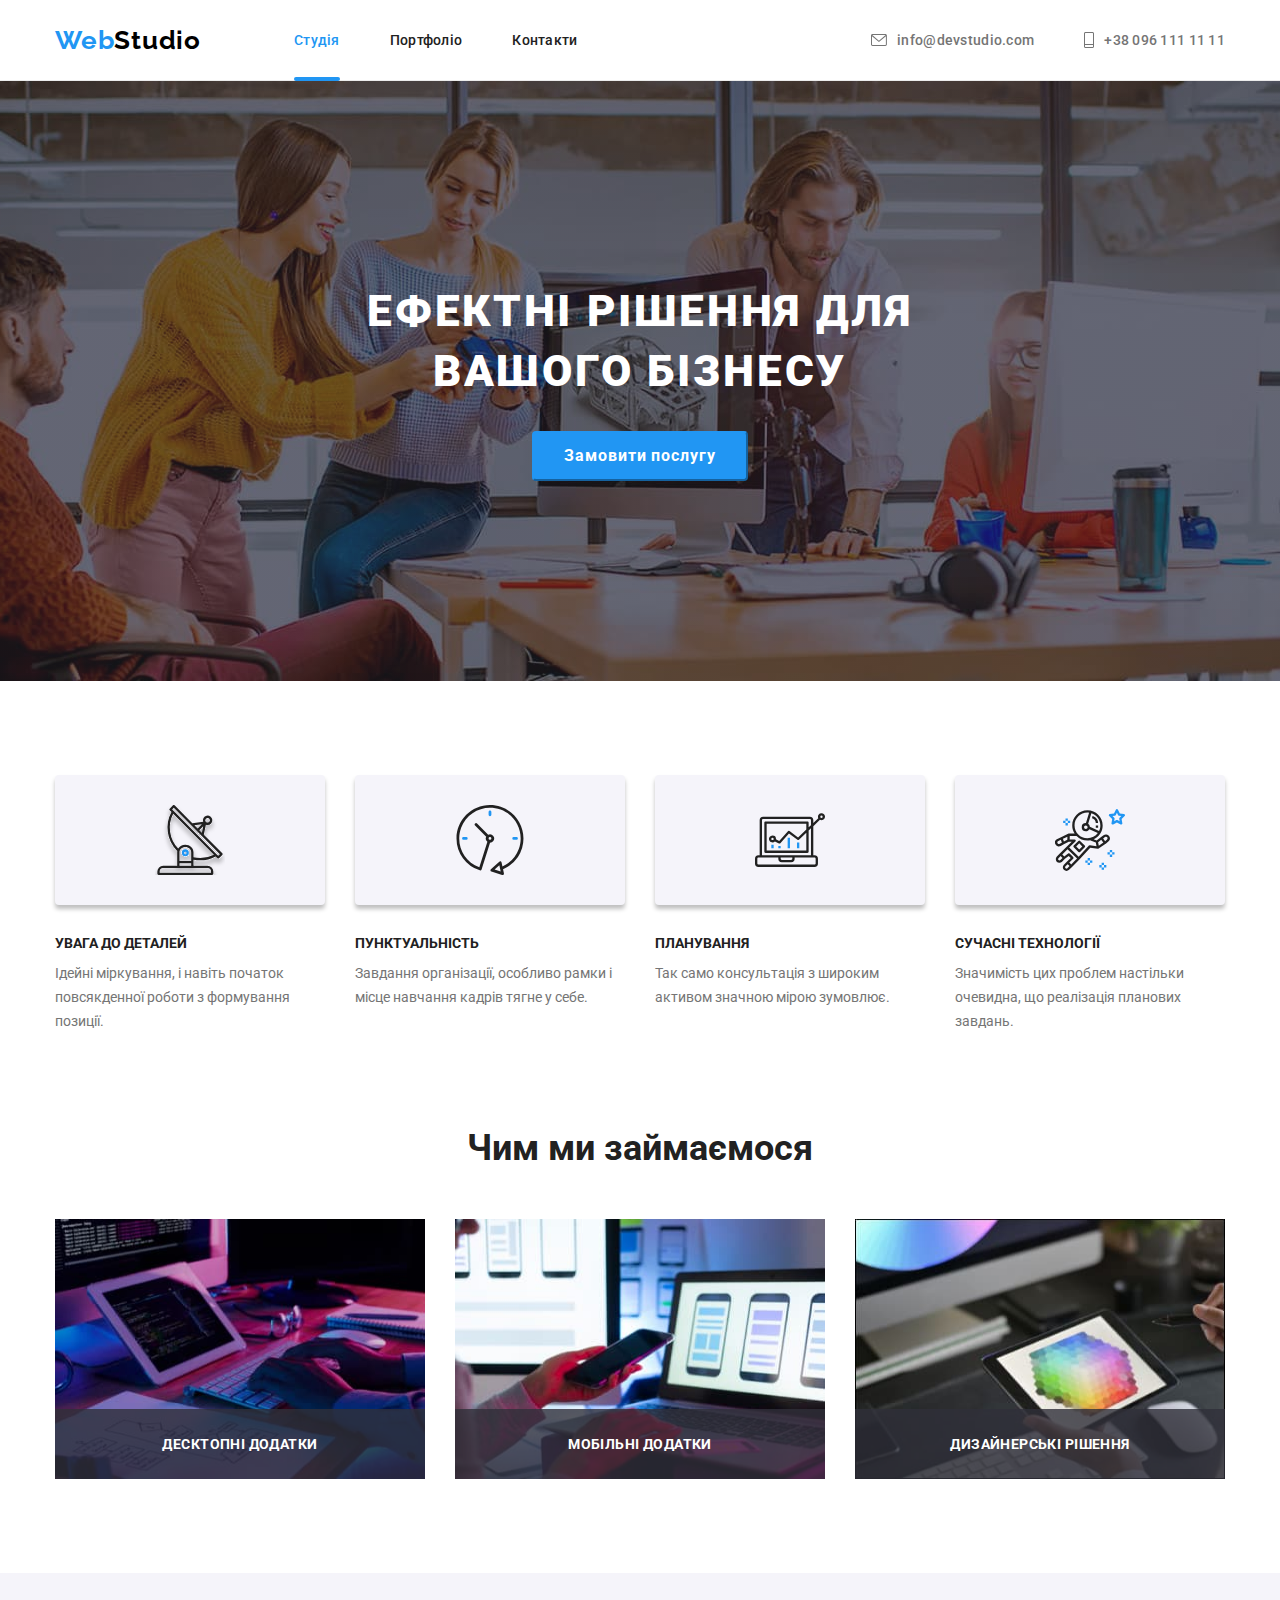
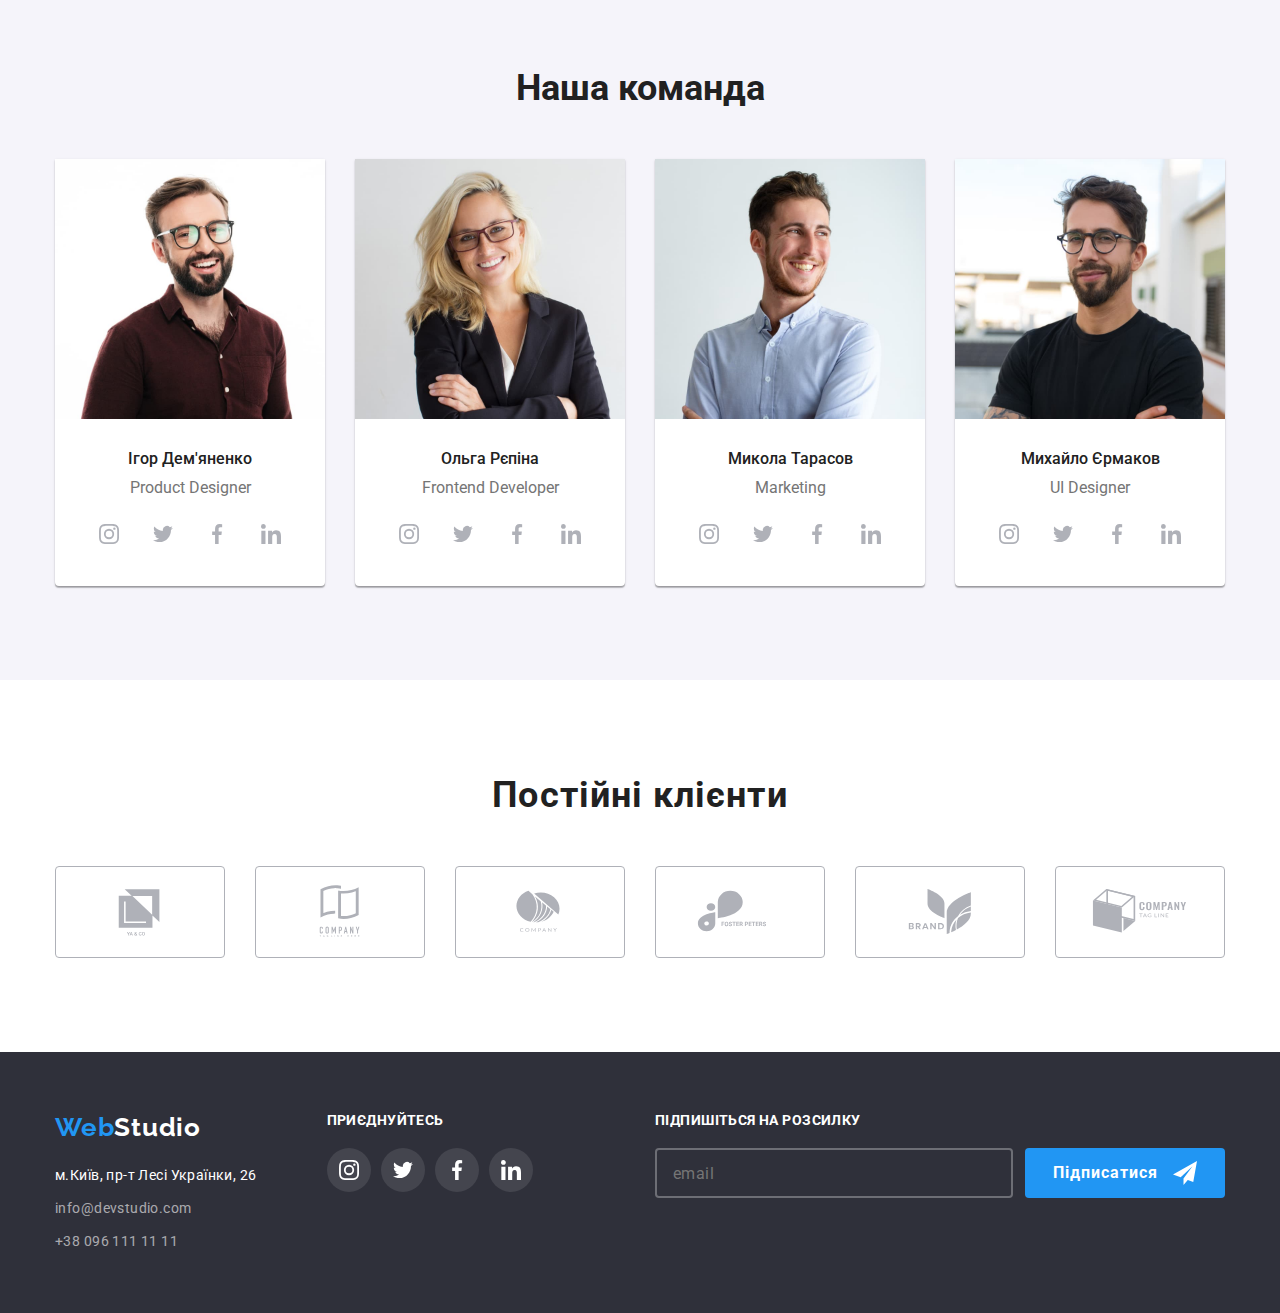
==== index.html @ 6671d9d4 "HM7" ====
<!DOCTYPE html>
<html lang="uk">

<head>
    <meta charset="UTF-8">
    <meta http-equiv="X-UA-Compatible" content="IE=edge">
    <meta name="viewport" content="width=device-width, initial-scale=1.0">
    <title>Home Work 6</title>
    <link
        href="https://fonts.googleapis.com/css2?family=Raleway:wght@700&family=Roboto:wght@400;500;700;900&display=swap"
        rel="stylesheet">
    <link rel="stylesheet"
        href="https://cdnjs.cloudflare.com/ajax/libs/modern-normalize/1.0.0/modern-normalize.min.css">
    <link rel="stylesheet" href="./css/styles.css" />
</head>

<body>
    <!--Header-->
    <header class="header">
        <div class="container header-container">
            <nav class="header-nav">
                <a class="link-logo link" href="./index.html" title="Посилання на початкову сторінку"><span
                        class="logo-web">Web</span>Studio</a>
                <ul class="header-list list">
                    <li class="header-list-text">
                        <a class="link current" href="./index.html" title="Посилання на сторінку: Студія">Студія</a>
                    </li>
                    <li class="header-list-text">
                        <a class="link" href="./portfolio.html" title="Посилання на сторінку: Портфоліо">Портфоліо</a>
                    </li>
                    <li class="header-list-text"> <a class="link" href="#"
                            title="Посилання на сторінку: Контакти">Контакти</a> </li>
                </ul>
            </nav>
            <ul class="header-contact list">
                <li class="header-contact-text">
                    <a class="contact-mail link" href="mailto:info@devstudio.com"
                        title="Посилання на електронну скриньку">
                        <svg class="header-icon" width="16" height="32">
                            <use href="./images/icons.svg#icon-envelope"> </use>
                        </svg>
                        info@devstudio.com
                    </a>
                </li>
                <li class="header-contact-text">
                    <a class="contact-tel link" href="tel:+380961111111" title="За телефонувати">
                        <svg class="header-icon" width="10" height="16">
                            <use href="./images/icons.svg#icon-vector"> </use>
                        </svg>
                        +38 096 111 11 11
                    </a>
                </li>
            </ul>

        </div>
    </header>
    <main>
        <!-- Hero-->
        <section class="hero hero-background">
            <div class="hero-container container">
                <h1 class="hero-title">Ефектні рішення для <br> вашого бізнесу</h1>
                <button class="btn" type="button" data-modal-open>Замовити послугу</button>
                <div class="backdrop is-hidden" data-modal>
                    <div class="modal">
                        <button type="button" class="button-modal-close" data-modal-close>
                            <svg class="button-modal-svg" width="14" height="14">
                                <use href="./images/icons.svg#icon-close"> </use>
                            </svg>
                        </button>
                        <h2 class="modal-title">Залиште свої дані, ми вам передзвонимо</h2>
                        <form class="modal-form js-speaker-form" name="signup_form" autocomplete="on" novalidate>

                            <label class="input-field">
                                <span class="input-name">Ім'я</span>
                                <input class="input-text" type="text" name="username" autofocus placeholder=" " />
                                <span class="input-icon">
                                    <svg width="18" height="18">
                                        <use href="./images/icons.svg#icon-person"> </use>
                                </span>
                            </label>

                            <label class="input-field">
                                <span class="input-name"> Телефон </span>
                                <input class="input-text" type="tel" name="phone-number" placeholder=" " />

                                <span class="input-icon">
                                    <svg width="18" height="18">
                                        <use href="./images/icons.svg#icon-phone"> </use>
                                </span>
                            </label>

                            <label class="input-field">
                                <span class="input-name">Пошта</span>
                                <input class="input-text" type="email" name="email" placeholder=" " />
                                <span class="input-icon">
                                    <svg width="18" height="18">
                                        <use href="./images/icons.svg#icon-email"> </use>
                                </span>
                            </label>

                            <label class="input-field">
                                <span class="input-name">Коментар</span>
                                <textarea class="input-feetback" name="feedback" placeholder="Введіть текст"></textarea>
                            </label>

                            <div>
                                <label class="input-field">
                                    <input class="checkbox" type="checkbox" name="License" value="License" id="License">
                                    <span class="checkbox-icon"></span>
                                    <span class="checkbox-text">Погоджуюся з розсилкою та приймаю <a
                                            class="checkbox-link link" href="">Умови договору</a> </span>

                                </label>
                            </div>

                            <button class="button-submit" type="submit">Submit</button>
                        </form>
                    </div>
                </div>
            </div>
        </section>
        <!-- Our rules for success-->
        <section class="rules">
            <div class="container rules-container">
                <h2 class="rules-title visually-hidden">Наші правила успіху</h2>
                <ul class="rules-list list">
                    <li class="rules-list-text">
                        <h3 class="rules-list-title">УВАГА ДО ДЕТАЛЕЙ</h3>
                        <p class="rules-list-item">Ідейні міркування, і навіть початок повсякденної роботи з формування
                            позиції.</p>
                    </li>
                    <li class="rules-list-text">
                        <h3 class="rules-list-title">ПУНКТУАЛЬНІСТЬ</h3>
                        <p class="rules-list-item">Завдання організації, особливо рамки і місце навчання кадрів тягне у
                            себе.</p>

                    <li class="rules-list-text">
                        <h3 class="rules-list-title">ПЛАНУВАННЯ</h3>
                        <p class="rules-list-item">Так само консультація з широким активом значною мірою зумовлює.</p>
                    </li>
                    <li class="rules-list-text">
                        <h3 class="rules-list-title">СУЧАСНІ ТЕХНОЛОГІЇ</h3>
                        <p class="rules-list-item">Значимість цих проблем настільки очевидна, що реалізація планових
                            завдань.</p>
                    </li>
                </ul>
            </div>
        </section>
        <!-- Development -->
        <section class="development">
            <div class="development-container container">
                <h2 class="development-title">Чим ми займаємося</h2>
                <ul class="development-list list">
                    <li class="development-list-text">
                        <img width="370" height="260" src="./images/box-1.jpg" alt="Розробка сайту">
                        <h3 class="development-list-title">Десктопні додатки</h3>
                    </li>
                    <li class="development-list-text">
                        <img width="370" height="260" src="./images/box-2.jpg" alt="Дизайн сайту">
                        <h3 class="development-list-title">Мобільні додатки</h3>
                    </li>
                    <li class="development-list-text">
                        <img width="370" height="260" src="./images/box-3.jpg" alt="Оформлення сайту">
                        <h3 class="development-list-title">Дизайнерські рішення</h3>
                    </li>
                </ul>
            </div>
        </section>
        <!--Our Team-->
        <section class="team">
            <div class="team-container container">
                <h2 class="team-title">Наша команда</h2>
                <ul class="team-list list">
                    <li class="team-list-item">
                        <img width="270" src="./images/team-1-igor_demyanenko.jpg" alt="Ігор Дем'яненко">
                        <div class="team-profession">
                            <h3 class="team-list-title">Ігор Дем'яненко</h3>
                            <p class="team-list-text" lang="en">Product Designer</p>
                            <ul class="team-soc-list list">
                                <li class="team-soc-text">
                                    <a class="team-soc-link link" href="#">
                                        <svg class="team-soc-icon" width="20" height="20">
                                            <use href="./images/icons.svg#icon-instagram"> </use>
                                        </svg>
                                    </a>
                                </li>
                                <li class="team-soc-text">
                                    <a class="team-soc-link link" href="#">
                                        <svg class="team-soc-icon" width="20" height="20">
                                            <use href="./images/icons.svg#icon-twitter" widht="20"> </use>
                                        </svg>
                                    </a>
                                </li>
                                <li class="team-soc-text">
                                    <a class="team-soc-link link" href="">
                                        <svg class="team-soc-icon" width="20" height="20">
                                            <use href="./images/icons.svg#icon-facebook"> </use>
                                        </svg>
                                    </a>
                                </li>
                                <li class="team-soc-text">
                                    <a class="team-soc-link link" href="">
                                        <svg class="team-soc-icon" width="20" height="20">
                                            <use href="./images/icons.svg#icon-linkedin"> </use>
                                        </svg>
                                    </a>
                                </li>
                            </ul>
                        </div>
                    </li>
                    <li class="team-list-item">
                        <img width="270" src="./images/team-2-olga_repina.jpg" alt="Ольга Рєпіна">
                        <div class="team-profession">
                            <h3 class="team-list-title">Ольга Рєпіна</h3>
                            <p class="team-list-text" lang="en">Frontend Developer</p>
                            <ul class="team-soc-list list">
                                <li class="team-soc-text">
                                    <a class="team-soc-link link" href="#">
                                        <svg class="team-soc-icon" width="20" height="20">
                                            <use href="./images/icons.svg#icon-instagram"> </use>
                                        </svg>
                                    </a>
                                </li>
                                <li class="team-soc-text">
                                    <a class="team-soc-link link" href="#">
                                        <svg class="team-soc-icon" width="20" height="20">
                                            <use href="./images/icons.svg#icon-twitter" widht="20"> </use>
                                        </svg>
                                    </a>
                                </li>
                                <li class="team-soc-text">
                                    <a class="team-soc-link link" href="">
                                        <svg class="team-soc-icon" width="20" height="20">
                                            <use href="./images/icons.svg#icon-facebook"> </use>
                                        </svg>
                                    </a>
                                </li>
                                <li class="team-soc-text">
                                    <a class="team-soc-link link" href="">
                                        <svg class="team-soc-icon" width="20" height="20">
                                            <use href="./images/icons.svg#icon-linkedin"> </use>
                                        </svg>
                                    </a>
                                </li>
                            </ul>
                        </div>
                    </li>
                    <li class="team-list-item">
                        <img width="270" src="./images/team-3-mykola_tarasov.jpg" alt="Микола Тарасов">
                        <div class="team-profession">
                            <h3 class="team-list-title">Микола Тарасов</h3>
                            <p class="team-list-text" lang="en">Marketing</p>
                            <ul class="team-soc-list list">
                                <li class="team-soc-text">
                                    <a class="team-soc-link link" href="#">
                                        <svg class="team-soc-icon" width="20" height="20">
                                            <use href="./images/icons.svg#icon-instagram"> </use>
                                        </svg>
                                    </a>
                                </li>
                                <li class="team-soc-text">
                                    <a class="team-soc-link link" href="#">
                                        <svg class="team-soc-icon" width="20" height="20">
                                            <use href="./images/icons.svg#icon-twitter" widht="20"> </use>
                                        </svg>
                                    </a>
                                </li>
                                <li class="team-soc-text">
                                    <a class="team-soc-link link" href="">
                                        <svg class="team-soc-icon" width="20" height="20">
                                            <use href="./images/icons.svg#icon-facebook"> </use>
                                        </svg>
                                    </a>
                                </li>
                                <li class="team-soc-text">
                                    <a class="team-soc-link link" href="">
                                        <svg class="team-soc-icon" width="20" height="20">
                                            <use href="./images/icons.svg#icon-linkedin"> </use>
                                        </svg>
                                    </a>
                                </li>
                            </ul>
                        </div>
                    </li>
                    <li class="team-list-item">
                        <img width="270" src="./images/team-4-myschajlo_jermakov.jpg" alt="Михайло Єрмаков">
                        <div class="team-profession">
                            <h3 class="team-list-title">Михайло Єрмаков</h3>
                            <p class="team-list-text" lang="en">UI Designer</p>
                            <ul class="team-soc-list list">
                                <li class="team-soc-text">
                                    <a class="team-soc-link link" href="#">
                                        <svg class="team-soc-icon" width="20" height="20">
                                            <use href="./images/icons.svg#icon-instagram"> </use>
                                        </svg>
                                    </a>
                                </li>
                                <li class="team-soc-text">
                                    <a class="team-soc-link link" href="#">
                                        <svg class="team-soc-icon" width="20" height="20">
                                            <use href="./images/icons.svg#icon-twitter" widht="20"> </use>
                                        </svg>
                                    </a>
                                </li>
                                <li class="team-soc-text">
                                    <a class="team-soc-link link" href="">
                                        <svg class="team-soc-icon" width="20" height="20">
                                            <use href="./images/icons.svg#icon-facebook"> </use>
                                        </svg>
                                    </a>
                                </li>
                                <li class="team-soc-text">
                                    <a class="team-soc-link link" href="">
                                        <svg class="team-soc-icon" width="20" height="20">
                                            <use href="./images/icons.svg#icon-linkedin"> </use>
                                        </svg>
                                    </a>
                                </li>
                            </ul>
                    </li>
            </div>
            </ul>
            </div>
        </section>
        <!-- Section Customers -->
        <section class="customers">
            <div class="customers-container container">
                <h2 class="customers-title">Постійні клієнти</h2>
                <ul class="customers-list list">
                    <li class="customers-list-item">
                        <a class="customers-list-link" href="">
                            <svg class="customers-link-text" width="106px" height="60px">
                                <use href="./images/icons.svg#icon-logo-1">
                                </use>
                            </svg>
                        </a>
                    </li>
                    <li class="customers-list-item">
                        <a class="customers-list-link" href="#">
                            <svg class="customers-link-text" width="106px" height="60px">
                                <use href="./images/icons.svg#icon-logo-2">
                                </use>
                            </svg>
                        </a>
                    </li>
                    <li class="customers-list-item">
                        <a class="customers-list-link" href="#">
                            <svg class="customers-link-text" width="106px" height="60px">
                                <use href="./images/icons.svg#icon-logo-3">
                                </use>
                            </svg>
                        </a>
                    </li>
                    <li class="customers-list-item">
                        <a class="customers-list-link" href="#">
                            <svg class="customers-link-text" width="106px" height="60px">
                                <use href="./images/icons.svg#icon-logo-4">
                                </use>
                            </svg>
                        </a>
                    </li>
                    <li class="customers-list-item">
                        <a class="customers-list-link" href="#">
                            <svg class="customers-link-text" width="106px" height="60px">
                                <use href="./images/icons.svg#icon-logo-5">
                                </use>
                            </svg>
                        </a>
                    </li>
                    <li class="customers-list-item">
                        <a class="customers-list-link" href="#">
                            <svg class="customers-link-text" width="106px" height="60px">
                                <use href="./images/icons.svg#icon-logo-6">
                                </use>
                            </svg>
                        </a>
                    </li>
                </ul>
            </div>
        </section>
    </main>
    <!-- Footer -->
    <footer class="footer">
        <div class="footer-container container">
            <div>
                <a class="link-logo link" href="./index.html" title="Посилання на початкову сторінку"><span
                        class="logo-web">Web</span>Studio</a>
                <address class="footer-address">
                    <ul class="footer-list list">
                        <li> <a class="footer-item link" href="https://goo.gl/maps/MokrkqMKt1EXJKq38" target="_blank"
                                rel="noopener noreferrer" title="Google Maps"> м.Київ,
                                пр-т Лесі Українки, 26 </a> </li>
                        <li><a class="footer-item link" href="mailto:info@devstudio.com"
                                title="Посилання на електронну скриньку">info@devstudio.com</a></li>
                        <li><a class="footer-item link" href="tel:+380961111111" title="За телефонувати">+38 096 111 11
                                11</a>
                        </li>
                    </ul>
                </address>
            </div>

            <div class="footer-soc">
                <h2 class="footer-soc-title">Приєднуйтесь</h2>
                <ul class="footer-soc-list list">
                    <li class="footer-soc-text">
                        <a class="footer-soc-link link" href="#">
                            <svg class="footer-soc-icon" width="20" height="20">
                                <use href="./images/icons.svg#icon-instagram"> </use>
                            </svg>
                        </a>
                    </li>
                    <li class="footer-soc-text">
                        <a class="footer-soc-link link" href="#">
                            <svg class="footer-soc-icon" width="20" height="20">
                                <use href="./images/icons.svg#icon-twitter" widht="20"> </use>
                            </svg>
                        </a>
                    </li>
                    <li class="footer-soc-text">
                        <a class="footer-soc-link link" href="">
                            <svg class="footer-soc-icon" width="20" height="20">
                                <use href="./images/icons.svg#icon-facebook"> </use>
                            </svg>
                        </a>
                    </li>
                    <li class="footer-soc-text">
                        <a class="footer-soc-link link" href="">
                            <svg class="footer-soc-icon" width="20" height="20">
                                <use href="./images/icons.svg#icon-linkedin"> </use>
                            </svg>
                        </a>
                    </li>
                </ul>
            </div>
            <div class="subscribe">
                <h2 class="subscribe-title">Підпишіться на розсилку</h2>

                <div class="subscribe-input-field">
                    <!-- <span class="input-name">Пошта</span> -->
                    <input class="subscribe-input-text" type="email" name="email" placeholder="email" />
                    <div class="qwert">
                        <button class="footer-btn" type="submit">Підписатися <svg class="subscribe-icon" width="24"
                                height="24">
                                <use href="./images/icons.svg#icon-icon-send-1"> </use></button>
                        <!-- <svg class="subscribe-icon" width="24" height="24">
                            <use href="./images/icons.svg#icon-icon-send-1"> </use> -->
                    </div>
                </div>
            </div>

        </div>
    </footer>
    <script>
        (() => {
            document
                .querySelector('.js-speaker-form')
                .addEventListener('submit', e => {
                    e.preventDefault();

                    new FormData(e.currentTarget).forEach((value, name) =>
                        console.log(`${name}: ${value}`),
                    );

                    e.currentTarget.reset();
                });
        })();
    </script>
    <script src="./js/modal.js"></script>
</body>

</html>
---- css/styles.css ----
/*  
logo                  #000000
logo                  #2196F3
active page           #2196F3
nav text              #212121
h1                    #ffffff
h2,h3                 #212121
P                     #757575

background:
nav                   #FFFFFF
header                #2F303A 
Our rules for succes  #F5F5F5
Development           #F5F5F5
Our Team              #F5F4FA

footer                #2F303A
portfolio             #F5F5F5

*/
:root {
  /* General colors */
  --general-black: #000000;
  --general-wight: #ffffff;
  /* Text color */
  --primary-text-color: #212121;
  --secondary-text-color: #757575;
  --accent-color: #2196f3;
  /* Background color */
  --background-color: #f5f5f5;
  --hero-background: #c4c4c4;
  --section-bgr: #f5f4fa;
  --hero-bgr-color: #2f303a;
  --btn-background: #f5f4fa;
  --btn-hover-color: #188ce8;
  --frame-color: #eeeeee;
  --secondary-frame-color: #ececec;
  --svg-gray: #afb1b8;
}

h1,
h2,
h3,
h4,
h5,
h6,
a,
p {
  margin: 0;
}

ul {
  /* list-style: none; */
  margin: 0;
  padding: 0;
}
img {
  display: block;
}

.container {
  width: 1200px;
  padding-left: 15px;
  padding-right: 15px;
  margin: 0 auto;
  /* outline: 2px solid orange; */
}

.visually-hidden {
  position: absolute;
  width: 1px;
  height: 1px;
  margin: -1px;
  border: 0;
  padding: 0;
  white-space: nowrap;
  clip-path: inset(100%);
  clip: rect(0 0 0 0);
  overflow: hidden;
}

body {
  /* background-color: var(--background-color); */
  color: var(--primary-text-color);
  font-family: Roboto, sans-serif;
  font-style: normal;
  font-size: 16px;
  line-height: 1.2;
}
.link {
  text-decoration: none;
  list-style: none;

  transition-property: color, transform;
  transition-duration: 250ms;
  transition-timing-function: cubic-bezier(0.4, 0, 0.2, 1);
}

.link:hover,
.link:focus {
  color: var(--accent-color);
  transform: color;
}

.list {
  list-style: none;
  margin: 0;
  padding: 0;
}

/* Heder */
.header {
  background-color: var(--general-wight);
  border-bottom: 1px solid var(--secondary-frame-color);
}

.header-container {
  display: flex;
  align-items: center;
  height: 80px;
}

.link-logo {
  display: flex;
  align-items: center;
  font-family: "Raleway";
  font-weight: 700;
  font-size: 26px;
  line-height: calc(31 / 26);
  letter-spacing: 0.03em;
}

.header .link-logo {
  color: var(--general-black);
}
.logo-web {
  color: var(--accent-color);
  font-family: "Raleway";
  font-weight: 700;
  font-size: 26px;
  line-height: calc(31 / 26);
}
.link-logo:hover,
.link-logo:focus {
  color: var(--accent-color);
}

.header-nav {
  display: flex;
  margin-right: auto;
  height: 100%;
}
.header-list-text {
}
.header-list-text .current {
  color: var(--accent-color);
  width: 100%;
  height: 100%;
  position: relative;
}
.current::after {
  display: inline-flex;
  content: "";
  width: 100%;
  height: 4px;
  border-radius: 2px;
  bottom: -1px;
  left: 0;
  background-color: #2196f3;
  position: absolute;
}

.header-list {
  display: flex;
  margin-left: 93px;
  gap: 50px;
  font-family: "Roboto";
  font-weight: 500;
  font-size: 14px;
  line-height: calc(16 / 14);
  letter-spacing: 0.02em;
}
.header-list .link {
  display: block;
  padding-top: 32px;
  padding-bottom: 32px;
}
.header-contact {
  display: flex;
  align-items: center;
  gap: 50px;
  font-family: "Roboto";
  font-weight: 500;
  font-size: 14px;
  line-height: calc(16 / 14);
  letter-spacing: 0.02em;
}
.header-list a {
  color: var(--primary-text-color);
}
.header-contact a {
}
.header-contact-text a {
  padding-top: 32px;
  padding-bottom: 32px;
  color: var(--secondary-text-color);
  fill: var(--secondary-text-color);
  transition-property: fill, color, transform;
  transition-duration: 250ms;
  transition-timing-function: cubic-bezier(0.4, 0, 0.2, 1);
}

.header-contact-text .contact-mail:hover,
.header-contact-text .contact-mail:focus,
.header-contact-text .contact-tel:hover,
.header-contact-text .contact-tel:focus {
  color: var(--accent-color);
  fill: var(--accent-color);
  transform: fill, color;
}
.contact-tel {
}
.contact-mail,
.contact-tel {
  display: flex;
  align-items: center;
  margin-right: auto;
}
.header-icon {
  margin-right: 10px;
}
/* ---------------- Main ---------------- */
/* **************** Hero **************** */
.hero {
  padding-top: 200px;
  padding-bottom: 200px;
}
.hero-background {
  max-width: 1600px;
  height: 600px;
  margin-left: auto;
  margin-right: auto;

  background-image: linear-gradient(
      rgba(47, 48, 58, 0.4),
      rgba(47, 48, 58, 0.4)
    ),
    url(../images/hero-image.jpg);
  background-repeat: no-repeat;
  background-position: center;
  background-size: cover;
  background-color: var(--hero-background);
}
.hero-container {
  display: flex;
  flex-direction: column;
  align-items: center;
}
.hero-title {
  margin-bottom: 30px;
  color: var(--general-wight);
  text-transform: uppercase;
  font-weight: 900;
  font-size: 44px;
  line-height: calc(60 / 44);
  text-align: center;
  letter-spacing: 0.06em;

  /* **************** Our rules for success**************** */
}

.rules {
  padding-top: 94px;
  padding-bottom: 94px;
  background-color: var(--general-wight);
}

.rules-container {
}
.rules-title {
}
.rules-list-text {
  display: inline-flex;
  flex-direction: column;
}
.rules-list-text::before {
  margin-bottom: 30px;
  content: "";
  width: 270px;
  height: 130px;
  background-color: var(--section-bgr);
  background-repeat: no-repeat;
  background-position: 50% 50%;
  background-size: 70px 70px;
  border-radius: 4px;
  box-shadow: 0px 4px 4px rgba(0, 0, 0, 0.25);
}
.rules-list-text:nth-child(1)::before {
  background-image: url(../images/antenna.svg);
}
.rules-list-text:nth-child(2)::before {
  background-image: url(../images/clock.svg);
}
.rules-list-text:nth-child(3)::before {
  background-image: url(../images/diagram.svg);
}
.rules-list-text:nth-child(4)::before {
  background-image: url(../images/astronaut.svg);
}

.rules-list {
  display: flex;
  gap: 30px;
}
.rules-list li {
  /* width: 270px; */
}

.rules-list-title {
  margin-bottom: 10px;
  font-weight: 700;
  font-size: 14px;
  line-height: calc(16 / 14);
}
.rules-list-item {
  color: var(--secondary-text-color);
  font-size: 14px;
  line-height: calc(24 / 14);
}
/* ****************Development *****************/
.development {
  /* padding-top: 94px; */
  padding-bottom: 94px;
  background-color: var(--general-wight);
}
.development-container {
}
.development-title {
  font-size: 36px;
  line-height: calc(42 / 36);
  text-align: center;
}

.development-list {
  display: flex;
  justify-content: center;
  gap: 30px;
  margin-top: 50px;
}
.development-list-text {
  display: flex;
  justify-content: center;
  margin: 0 auto;
  position: relative;
}

.development-list-title {
  display: flex;
  justify-content: center;
  align-items: center;
  width: 100%;
  height: 70px;

  font-size: 14px;
  line-height: calc(16 / 14);
  text-align: center;
  letter-spacing: 0.03em;
  text-transform: uppercase;
  color: var(--general-wight);
  background: rgba(47, 48, 58, 0.8);
  position: absolute;
  bottom: 0;
}

/* Our Team */
.team {
  padding-top: 94px;
  padding-bottom: 94px;
  background-color: var(--section-bgr);
}
.team-container {
}

.team-title {
  margin-bottom: 50px;
  font-weight: 700;
  font-size: 36px;
  line-height: calc(42 / 36);
  text-align: center;
}
.team-list {
  display: flex;
  justify-content: center;
  gap: 30px;
  /* padding-top: 50px;
  padding-bottom: 94px; */
  text-align: center;
}
.team-list-item {
  background-color: var(--general-wight);
  box-shadow: 0px 1px 3px rgba(0, 0, 0, 0.12), 0px 1px 1px rgba(0, 0, 0, 0.14),
    0px 2px 1px rgba(0, 0, 0, 0.2);
  border-radius: 0px 0px 4px 4px;
}

.team-list-item img {
  display: block;
}
.team-list-title {
  font-weight: 500;
  font-size: 16px;
  line-height: calc(19 / 16);
}
.team .team-list-text {
  margin-top: 10px;
  color: var(--secondary-text-color);
  font-size: 16px;
  line-height: calc(19 / 16);
}
.team-profession {
  padding-top: 30px;
  padding-bottom: 30px;
}
/* _________________Team soc_______________ */
.team-soc-list {
  margin-top: 15px;
  display: flex;
  justify-content: center;
  gap: 10px;
}
.team-soc-text {
  width: 44px;
  height: 44px;
}
.team-soc-link {
  width: 100%;
  height: 100%;
  display: flex;
  justify-content: center;
  align-items: center;
  background-color: rgba(255, 255, 255, 0.1);
  border-radius: 50%;
  transition-property: background-color, transform;
  transition-duration: 250ms;
  transition-timing-function: cubic-bezier(0.4, 0, 0.2, 1);
}
.team-soc-icon {
  fill: var(--svg-gray);
  transition-property: fill, transform;
  transition-duration: 250ms;
  transition-timing-function: cubic-bezier(0.4, 0, 0.2, 1);
}
.team-soc-link:hover,
.team-soc-link:focus {
  background-color: var(--accent-color);
  transform: background-color;
}
.team-soc-link:hover .team-soc-icon,
.team-soc-link:focus .team-soc-icon {
  fill: var(--general-wight);
  transform: fill;
}
/* _________________Customers_______________ */
.customers-container {
  padding-top: 94px;
  padding-bottom: 94px;
}
.customers-title {
  margin-bottom: 50px;
  font-size: 36px;
  line-height: calc(42 / 36);
  text-align: center;
  letter-spacing: 0.03em;
}
.customers-list {
  display: flex;
  gap: 30px;
}
.customers-list-item {
  width: 172px;
  height: 92px;
}

.customers-list-link {
  display: flex;
  justify-content: center;
  align-items: center;

  width: 100%;
  height: 100%;
  border: 1px solid #afb1b8;
  border-radius: 4px;
  fill: var(--svg-gray);

  transition-property: fill, border-color, transform;
  transition-duration: 250ms;
  transition-timing-function: cubic-bezier(0.4, 0, 0.2, 1);
}
.customers-link-text {
}
.customers-list-link:hover,
.customers-list-link:focus,
.customers-list-item:hover {
  border-color: var(--accent-color);
  fill: var(--accent-color);
  transform: fill;
}
/* _________________footer_______________ */

.footer {
  padding-top: 60px;
  padding-bottom: 60px;
  background-color: var(--hero-bgr-color);

}
.footer-container {
  display: flex;
}

.footer .link-logo {
  padding-bottom: 20px;
  color: var(--general-wight);
}

.footer-address {
}

.footer-list {
  display: flex;
  flex-direction: column;
  gap: 9px;

  color: var(--general-wight);
  font-style: normal;
  font-size: 14px;
  line-height: calc(24 / 14);
  letter-spacing: 0.03em;
}
.footer-item {
}

.footer [href*="https:"] {
  color: var(--general-wight);
}

.footer [href*="mailto"],
.footer [href*="tel"] {
  color: rgba(255, 255, 255, 0.6);
}
.footer .link:hover,
.footer .link:focus {
  color: var(--accent-color);
}

.footer-soc {
  margin-left: 70px;
}
.footer-soc-title {
  margin-bottom: 20px;
  font-weight: 700;
  font-size: 14px;
  line-height: calc(16 / 14);
  letter-spacing: 0.03em;
  text-transform: uppercase;
  color: var(--general-wight);
}
.footer-soc-list {
  display: flex;
  justify-content: center;
  gap: 10px;
}
.footer-soc-text {
  width: 44px;
  height: 44px;
}
.footer-soc-link {
  width: 100%;
  height: 100%;
  display: flex;
  justify-content: center;
  align-items: center;
  background-color: rgba(255, 255, 255, 0.1);
  border-radius: 50%;

  transition-property: background-color, transform;
  transition-duration: 250ms;
  transition-timing-function: cubic-bezier(0.4, 0, 0.2, 1);
}
.footer-soc-icon {
  fill: var(--general-wight);
}
.footer-soc-link:hover,
.footer-soc-link:focus {
  background-color: var(--accent-color);
  transform: background-color;
}
.footer-soc-link:hover .footer-soc-icon,
.footer-soc-link:focus .footer-soc-icon {
  fill: var(--general-wight);
  transform: ;
}

.subscribe {
  margin-left: auto;
  /* margin-left: 93px; */
}

.subscribe-title {
  margin-bottom: 20px;
  font-size: 14px;
  line-height: calc(16 / 14);
  letter-spacing: 0.03em;
  text-transform: uppercase;
  color: var(--general-wight);
}
.subscribe-input-field {
  display: flex;
  justify-content: center;
  align-items: center;
  gap: 12px;
}
.subscribe-input-text {
  width: 358px;
  height: 50px;

  padding-top: 15px;
  padding-bottom: 15px;
  padding-left: 16px;

  font-style: normal;
  font-weight: 400;
  font-size: 16px;
  color: rgba(255, 255, 255, 0.6);
  line-height: calc(20 / 16);
  letter-spacing: 0.03em;

  border: 2px solid rgba(255, 255, 255, 0.3);
  border-radius: 4px;
  background-color: var(--hero-bgr-color);
  outline: none;
}
.footer-btn {
  display: flex;
  justify-content: left;
  align-items: center;

  padding-left: 28px;
  width: 200px;
  height: 50px;

  font-style: normal;
  font-weight: 700;
  font-size: 16px;
  line-height: calc(30/16);
  letter-spacing: 0.06em;
  color: var(--general-wight);

  background-color: var(--accent-color);
  border-radius: 4px;
  border-style: none;
}
.qwert{position: relative;
}
.subscribe-icon{
  margin-left: 10px;
  top:50%;
  right: 28px;
  transform: translateY(-50%);
  position: absolute;
  fill:var(--general-wight)
}
/*============= Portfolio =============*/
/* Section Example */
.example {
  padding-top: 92px;
  padding-bottom: 96px;
  background-color: var(--general-wight);
}
.container-example {
}

.filters {
}

.filters-list {
  display: flex;
  justify-content: center;
  gap: 8px;
}

.example-list {
  display: flex;
  flex-wrap: wrap;
  gap: 30px;
  text-align: left;
  margin-top: 50px;
}

.example-list-item {
  display: block;
  box-sizing: border-box;
  width: 370px;
}
.example-list-item img {
}

.example-link {
  display: block;
  box-sizing: border-box;
  width: 100%;
  height: 100%;
  transition-property: box-shadow, transform;
  transition-duration: 250ms;
  transition-timing-function: cubic-bezier(0.4, 0, 0.2, 1);
}
.example-hidden {
  position: relative;
  overflow: hidden;
}
.example-hidden-text {
  display: flex;
  position: absolute;
  top: 0;

  height: 100%;

  padding-top: 63px;
  padding-bottom: 63px;
  padding-left: 24px;
  padding-right: 24px;

  font-family: "Roboto";
  font-style: normal;
  font-weight: 400;
  font-size: 18px;
  line-height: calc(28 / 18);
  color: var(--general-wight);
  letter-spacing: 0.03em;
  background-color: rgba(33, 150, 243, 0.9);

  transform: translateY(100%);
  transition-property: transform;
  transition-duration: 250ms;
  transition-timing-function: cubic-bezier(0.4, 0, 0.2, 1);
  overflow: auto;
}

.example-list-item:hover .example-hidden-text {
  /* opacity: 1; */
  transform: translateY(0%);
}

.example-link:hover,
.example-link:focus {
  box-shadow: 0px 1px 1px rgba(0, 0, 0, 0.12), 0px 4px 4px rgba(0, 0, 0, 0.06),
    1px 4px 6px rgba(0, 0, 0, 0.16);
  transform: box-shadow;
}

.example-item {
  position: relative;
  padding-top: 20px;
  padding-bottom: 20px;
  padding-left: 24px;
  padding-right: 24px;
  border-right: 1px solid var(--frame-color);
  border-bottom: 1px solid var(--frame-color);
  border-left: 1px solid var(--frame-color);
}
.example-title {
  margin-bottom: 4px;
  color: var(--primary-text-color);
  font-weight: 700;
  font-size: 18px;
  line-height: calc(36 / 18);
  letter-spacing: 0.06em;
}
.example-text {
  color: var(--secondary-text-color);
  font-weight: 400;
  font-size: 16px;
  line-height: calc(30 / 18);
  letter-spacing: 0.03em;
}
/* Buttons styles */
.btn {
  display: flex;
  justify-content: center;
  align-items: center;
  font-family: "Roboto";
  font-style: normal;
  text-align: center;
}
.hero .btn {
  width: 216px;
  height: 50px;
  font-weight: 700;
  font-size: 16px;
  line-height: calc(30 / 16);
  letter-spacing: 0.06em;
  color: var(--general-wight);
  background-color: var(--accent-color);
  border-color: var(--accent-color);
  border-radius: 4px;
}
.filters-list .btn {
  padding-top: 6px;
  padding-bottom: 6px;
  padding-left: 22px;
  padding-right: 22px;

  font-weight: 500;
  font-size: 16px;
  line-height: calc(26 / 16);
  letter-spacing: 0.03em;
  color: var(--general-black);
  background-color: var(--btn-background);
  border-color: transparent;
  border-radius: 4px;

  transition-property: background-color, color, transform;
  transition-duration: 250ms;
  transition-timing-function: cubic-bezier(0.4, 0, 0.2, 1);
}
.filters-list .btn-all {
  padding-top: 6px;
  padding-bottom: 6px;
  padding-left: 25px;
  padding-right: 25px;
}
.btn:hover,
.btn:focus {
  color: var(--general-wight);
  background-color: var(--accent-color);
  transform: color, background-color;
}

.filters-list .btn:hover,
.filters-list .btn:focus {
  color: var(--general-wight);
  background-color: var(--accent-color);
  box-shadow: 0px 3px 1px rgba(0, 0, 0, 0.1), 0px 1px 2px rgba(0, 0, 0, 0.08),
    0px 2px 2px rgba(0, 0, 0, 0.12);
}

.backdrop {
  z-index: 10;
  position: fixed;
  top: 0;
  left: 0;
  width: 100%;
  height: 100%;

  background-color: rgba(0, 0, 0, 0.2);
  transition: opacity 250ms cubic-bezier(0.4, 0, 0.2, 1),
    visibility 250ms cubic-bezier(0.4, 0, 0.2, 1);
}

.modal {
  position: absolute;
  width: 528px;
  min-height: 581px;
  left: 50%;
  top: 50%;
  transform: translate(-50%, -50%);

  background-color: var(--general-wight);
  box-shadow: 0px 1px 3px rgba(0, 0, 0, 0.12), 0px 1px 1px rgba(0, 0, 0, 0.14),
    0px 2px 1px rgba(0, 0, 0, 0.2);
  border-radius: 4px;

  transform: translate(-50%, -50%) scale(1);
  transition: transform 250ms cubic-bezier(0.4, 0, 0.2, 1);
  padding-top: 40px;
  padding-bottom: 40px;
  padding-left: 40px;
  padding-right: 40px;
}
.backdrop.is-hidden .modal {
  transform: translate(-50%, -50%) scale(0);
}
.button-modal-close {
  position: absolute;
  top: 8px;
  right: 8px;

  display: flex;
  justify-content: center;
  align-items: center;
  width: 30px;
  height: 30px;

  border-radius: 50%;
  background: var(--general-wight);
  border: 1px solid rgba(0, 0, 0, 0.1);
  fill: var(--general-black);
}

.button-modal-close:focus,
.button-modal-close:hover {
  fill: var(--accent-color);
}
.is-hidden {
  opacity: 0;
  visibility: hidden;
  pointer-events: none;
}
/* //------------------------------------------------------------- */
.modal-title {
  /* padding-top: 40px; */
  margin-bottom: 40px;
  font-family: "Roboto";
  font-style: normal;
  font-weight: 700;
  font-size: 20px;
  line-height: calc(23 / 20);
  text-align: center;
  letter-spacing: 0.03em;
  color: var(--primary-text-color);
}
.modal-form {
  display: flex;
  flex-direction: column;
  justify-content: center;
  align-items: center;
  gap: 28px;
}

.input-field {
  position: relative;
  display: flex;
  justify-content: center;
  align-items: center;
  /* outline: 1px solid black; */
}

.input-text {
  padding-top: 12px;
  padding-bottom: 12px;
  padding-left: 42px;

  width: 448px;
  height: 40px;

  font-family: "Roboto";
  font-style: normal;
  font-weight: 400;
  font-size: 12px;
  color: var(--secondary-text-color);
  line-height: calc(14 / 12);
  letter-spacing: 0.01em;

  border: 1px solid rgba(33, 33, 33, 0.2);
  border-radius: 4px;
  outline: transparent;

  transition-property: outline, transform;
  transition-duration: 250ms;
  transition-timing-function: cubic-bezier(0.4, 0, 0.2, 1);
}

.input-name {
  display: block;
  position: absolute;
  top: 0;
  left: 0;
  padding-bottom: 4px;

  transform: translateY(-100%);

  font-weight: 400;
  font-size: 12px;
  line-height: calc(14 / 12);
  letter-spacing: 0.01em;

  color: var(--secondary-text-color);
}
.input-icon {
  display: block;
  margin-left: 12px;
  margin-right: 12px;
  position: absolute;
  width: 20px;
  height: 20px;
  top: 50%;
  left: 0;
  transform: translateY(-50%);

  transition-property: fill, transform;
  transition-duration: 250ms;
  transition-timing-function: cubic-bezier(0.4, 0, 0.2, 1);
}

.input-feetback {
  resize: none;
  width: 448px;
  height: 120px;

  padding-top: 12px;
  padding-bottom: 12px;
  padding-left: 16px;
  padding-right: 16px;

  font-size: 12px;
  line-height: calc(14 / 12);
  letter-spacing: 0.01em;
  color: rgba(117, 117, 117, 0.5);

  border: 1px solid rgba(33, 33, 33, 0.2);
  border-radius: 4px;

  transition-property: outline, transform;
  transition-duration: 250ms;
  transition-timing-function: cubic-bezier(0.4, 0, 0.2, 1);
}

.input-text:hover,
.input-text:focus,
.input-feetback:hover,
.input-feetback:focus {
  transform: outline;
  outline: 1px solid var(--accent-color);
}

.input-text:hover + .input-icon {
  transform: fill;
  fill: var(--accent-color);
}

.input-field:focus-within > .input-icon {
  fill: var(--accent-color);
}

.button-submit {
  display: flex;
  justify-content: center;
  align-items: center;
  text-align: center;
  width: 200px;
  height: 50px;

  font-weight: 700;
  font-size: 16px;
  line-height: calc(30 / 16);
  color: var(--general-wight);

  background-color: var(--accent-color);
  border-radius: 4px;
  border-style: none;

  transition-property: background-color;
  transition-duration: 250ms;
  transition-timing-function: cubic-bezier(0.4, 0, 0.2, 1);
}

.button-submit:hover,
.button-submit:focus {
  transform: background-color;
  background-color: var(--btn-hover-color);
}

.checkbox {
  -webkit-appearance: none;
  -moz-appearance: none;
  appearance: none;
  position: absolute;
}

.checkbox-icon {
  width: 16px;
  height: 15px;
  border: 2px solid var(--primary-text-color);
  border-radius: 2px;
}
.checkbox:checked + .checkbox-icon {
  border-color: var(--accent-color);
  background-color: var(--accent-color);
  background-image: url(../images/checkbox.svg);
  fill: var(--accent-color);
  background-size: contain;
  background-origin: content-box;
}
.checkbox-text {
  margin-left: 8px;
  font-size: 14px;
  line-height: calc(24 / 14);
  letter-spacing: 0.03em;
  color: var(--secondary-text-color);
}
.checkbox-link {
  color: var(--accent-color);
  text-decoration: none;
  position: relative;
}

.checkbox-link::after {
  display: inline-flex;
  content: "";
  width: 100%;
  height: 1px;
  border-radius: 2px;
  bottom: 0px;
  left: 0;
  background-color: var(--accent-color);
  position: absolute;
}
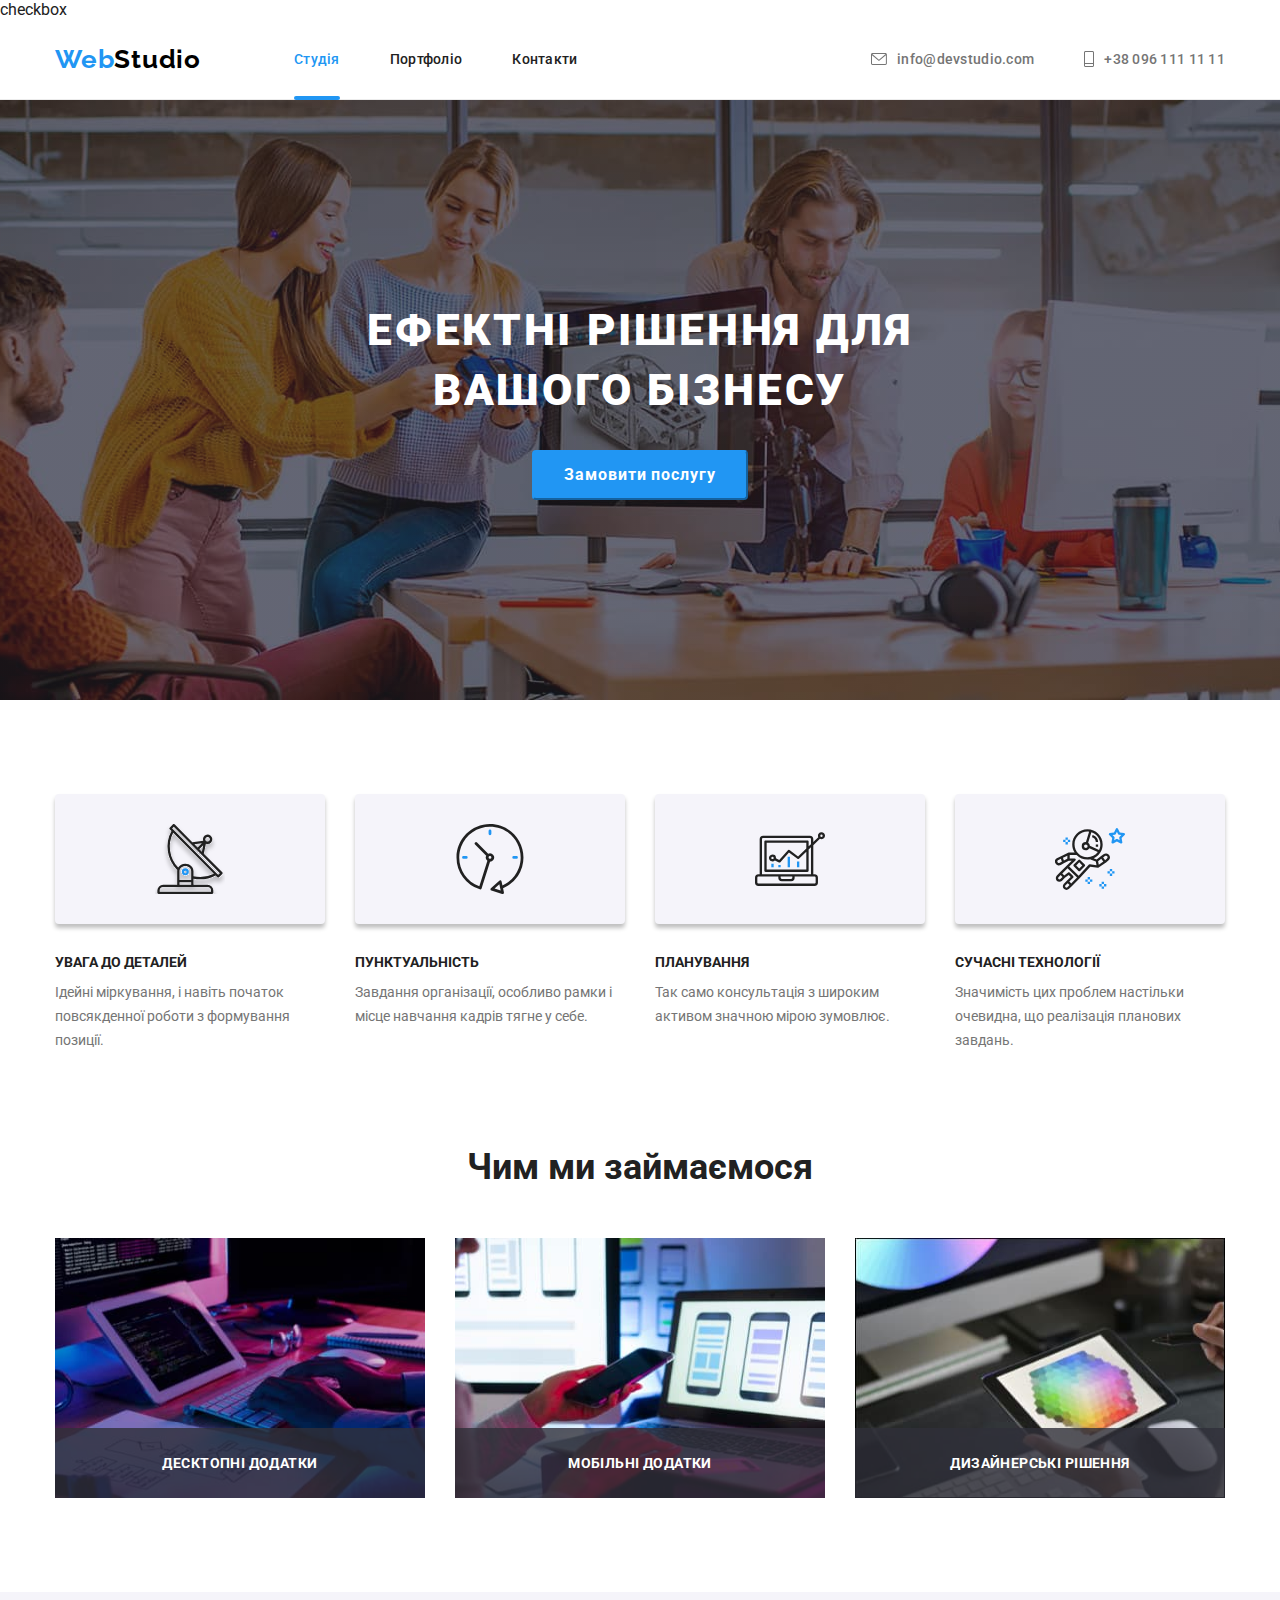
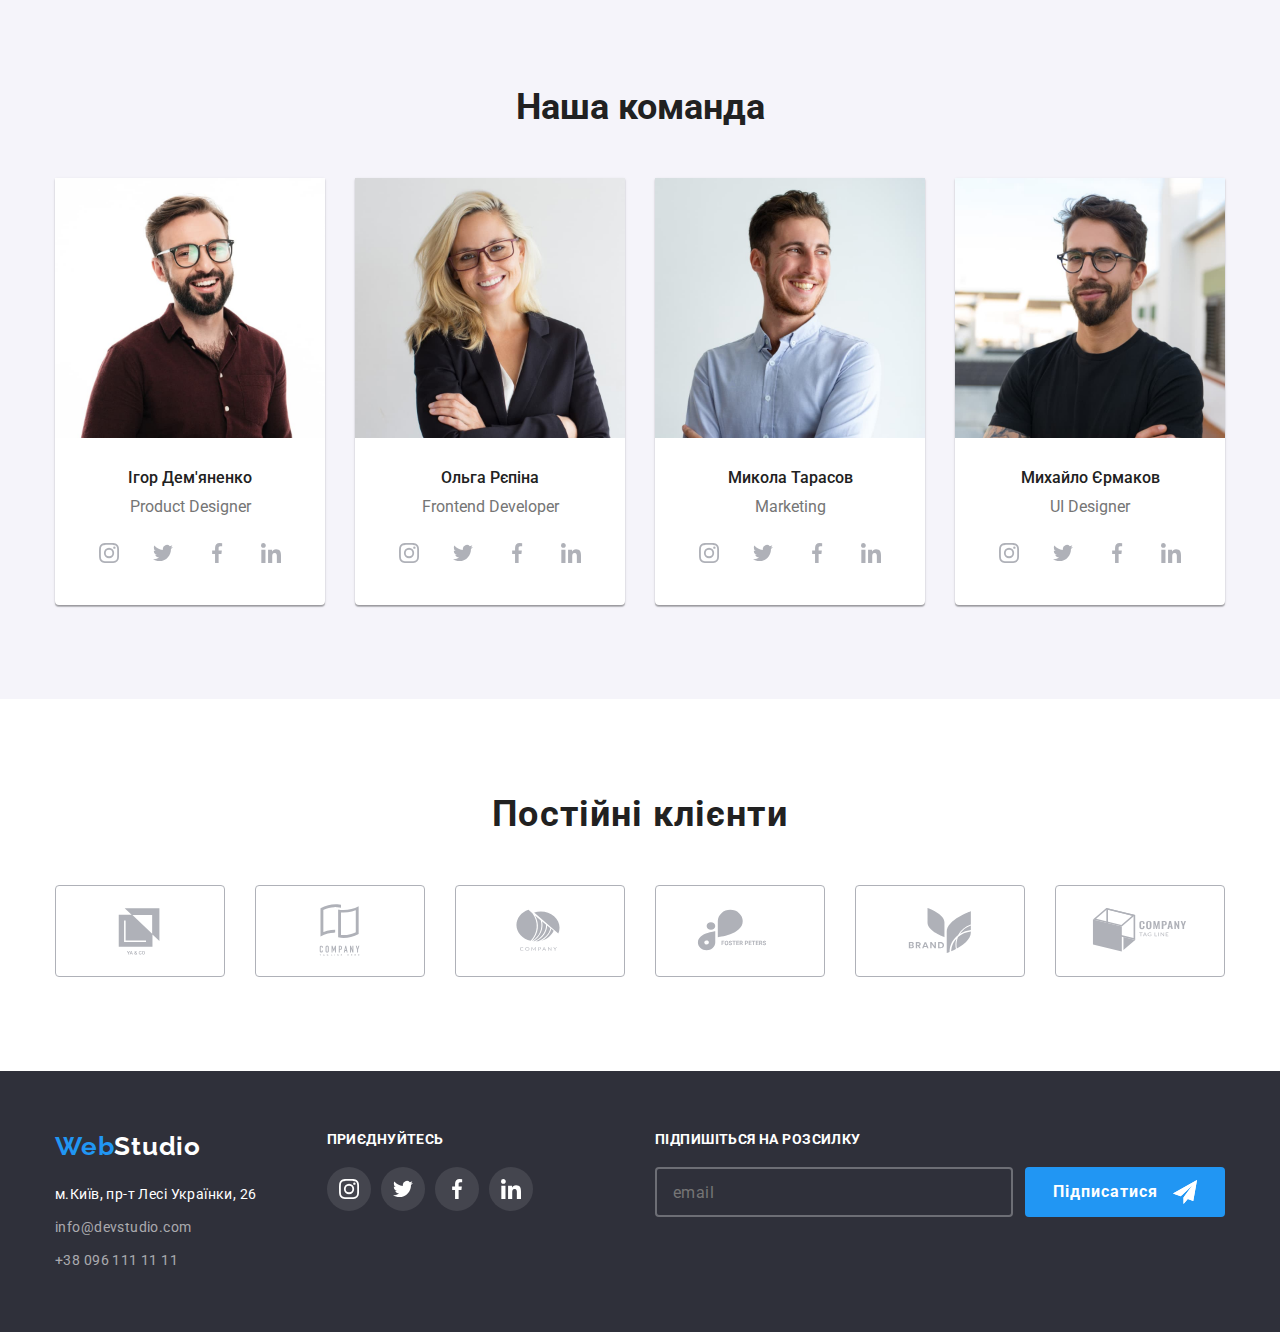
==== commit 8043808b: "scss" ====
--- a/index.html
+++ b/index.html
@@ -1,4 +1,4 @@
-<!DOCTYPE html>
+<!DOCTYPE html>checkbox
 <html lang="uk">
 
 <head>
@@ -11,7 +11,8 @@
         rel="stylesheet">
     <link rel="stylesheet"
         href="https://cdnjs.cloudflare.com/ajax/libs/modern-normalize/1.0.0/modern-normalize.min.css">
-    <link rel="stylesheet" href="./css/styles.css" />
+    <link rel="stylesheet" href="./css/styles.css">
+    <link rel="stylesheet" href="./css/main.min.css">
 </head>
 
 <body>
@@ -438,12 +439,12 @@
                 <div class="subscribe-input-field">
                     <!-- <span class="input-name">Пошта</span> -->
                     <input class="subscribe-input-text" type="email" name="email" placeholder="email" />
-                    <div class="qwert">
+                    <div class="subscribe-qwert">
                         <button class="footer-btn" type="submit">Підписатися <svg class="subscribe-icon" width="24"
                                 height="24">
                                 <use href="./images/icons.svg#icon-icon-send-1"> </use></button>
-                        <!-- <svg class="subscribe-icon" width="24" height="24">
-                            <use href="./images/icons.svg#icon-icon-send-1"> </use> -->
+                        <svg class="subscribe-icon" width="24" height="24">
+                            <use href="./images/icons.svg#icon-icon-send-1"> </use>
                     </div>
                 </div>
             </div>
--- a/css/styles.css
+++ b/css/styles.css
@@ -1,1106 +1,25 @@
-/*  
-logo                  #000000
-logo                  #2196F3
-active page           #2196F3
-nav text              #212121
-h1                    #ffffff
-h2,h3                 #212121
-P                     #757575
 
-background:
-nav                   #FFFFFF
-header                #2F303A 
-Our rules for succes  #F5F5F5
-Development           #F5F5F5
-Our Team              #F5F4FA
 
-footer                #2F303A
-portfolio             #F5F5F5
 
-*/
-:root {
-  /* General colors */
-  --general-black: #000000;
-  --general-wight: #ffffff;
-  /* Text color */
-  --primary-text-color: #212121;
-  --secondary-text-color: #757575;
-  --accent-color: #2196f3;
-  /* Background color */
-  --background-color: #f5f5f5;
-  --hero-background: #c4c4c4;
-  --section-bgr: #f5f4fa;
-  --hero-bgr-color: #2f303a;
-  --btn-background: #f5f4fa;
-  --btn-hover-color: #188ce8;
-  --frame-color: #eeeeee;
-  --secondary-frame-color: #ececec;
-  --svg-gray: #afb1b8;
-}
 
-h1,
-h2,
-h3,
-h4,
-h5,
-h6,
-a,
-p {
-  margin: 0;
-}
-
-ul {
-  /* list-style: none; */
-  margin: 0;
-  padding: 0;
-}
-img {
-  display: block;
-}
-
-.container {
-  width: 1200px;
-  padding-left: 15px;
-  padding-right: 15px;
-  margin: 0 auto;
-  /* outline: 2px solid orange; */
-}
-
-.visually-hidden {
-  position: absolute;
-  width: 1px;
-  height: 1px;
-  margin: -1px;
-  border: 0;
-  padding: 0;
-  white-space: nowrap;
-  clip-path: inset(100%);
-  clip: rect(0 0 0 0);
-  overflow: hidden;
-}
-
-body {
-  /* background-color: var(--background-color); */
-  color: var(--primary-text-color);
-  font-family: Roboto, sans-serif;
-  font-style: normal;
-  font-size: 16px;
-  line-height: 1.2;
-}
-.link {
-  text-decoration: none;
-  list-style: none;
-
-  transition-property: color, transform;
-  transition-duration: 250ms;
-  transition-timing-function: cubic-bezier(0.4, 0, 0.2, 1);
-}
-
-.link:hover,
-.link:focus {
-  color: var(--accent-color);
-  transform: color;
-}
-
-.list {
-  list-style: none;
-  margin: 0;
-  padding: 0;
-}
 
 /* Heder */
-.header {
-  background-color: var(--general-wight);
-  border-bottom: 1px solid var(--secondary-frame-color);
-}
 
-.header-container {
-  display: flex;
-  align-items: center;
-  height: 80px;
-}
-
-.link-logo {
-  display: flex;
-  align-items: center;
-  font-family: "Raleway";
-  font-weight: 700;
-  font-size: 26px;
-  line-height: calc(31 / 26);
-  letter-spacing: 0.03em;
-}
-
-.header .link-logo {
-  color: var(--general-black);
-}
-.logo-web {
-  color: var(--accent-color);
-  font-family: "Raleway";
-  font-weight: 700;
-  font-size: 26px;
-  line-height: calc(31 / 26);
-}
-.link-logo:hover,
-.link-logo:focus {
-  color: var(--accent-color);
-}
-
-.header-nav {
-  display: flex;
-  margin-right: auto;
-  height: 100%;
-}
-.header-list-text {
-}
-.header-list-text .current {
-  color: var(--accent-color);
-  width: 100%;
-  height: 100%;
-  position: relative;
-}
-.current::after {
-  display: inline-flex;
-  content: "";
-  width: 100%;
-  height: 4px;
-  border-radius: 2px;
-  bottom: -1px;
-  left: 0;
-  background-color: #2196f3;
-  position: absolute;
-}
-
-.header-list {
-  display: flex;
-  margin-left: 93px;
-  gap: 50px;
-  font-family: "Roboto";
-  font-weight: 500;
-  font-size: 14px;
-  line-height: calc(16 / 14);
-  letter-spacing: 0.02em;
-}
-.header-list .link {
-  display: block;
-  padding-top: 32px;
-  padding-bottom: 32px;
-}
-.header-contact {
-  display: flex;
-  align-items: center;
-  gap: 50px;
-  font-family: "Roboto";
-  font-weight: 500;
-  font-size: 14px;
-  line-height: calc(16 / 14);
-  letter-spacing: 0.02em;
-}
-.header-list a {
-  color: var(--primary-text-color);
-}
-.header-contact a {
-}
-.header-contact-text a {
-  padding-top: 32px;
-  padding-bottom: 32px;
-  color: var(--secondary-text-color);
-  fill: var(--secondary-text-color);
-  transition-property: fill, color, transform;
-  transition-duration: 250ms;
-  transition-timing-function: cubic-bezier(0.4, 0, 0.2, 1);
-}
-
-.header-contact-text .contact-mail:hover,
-.header-contact-text .contact-mail:focus,
-.header-contact-text .contact-tel:hover,
-.header-contact-text .contact-tel:focus {
-  color: var(--accent-color);
-  fill: var(--accent-color);
-  transform: fill, color;
-}
-.contact-tel {
-}
-.contact-mail,
-.contact-tel {
-  display: flex;
-  align-items: center;
-  margin-right: auto;
-}
-.header-icon {
-  margin-right: 10px;
-}
 /* ---------------- Main ---------------- */
 /* **************** Hero **************** */
-.hero {
-  padding-top: 200px;
-  padding-bottom: 200px;
-}
-.hero-background {
-  max-width: 1600px;
-  height: 600px;
-  margin-left: auto;
-  margin-right: auto;
 
-  background-image: linear-gradient(
-      rgba(47, 48, 58, 0.4),
-      rgba(47, 48, 58, 0.4)
-    ),
-    url(../images/hero-image.jpg);
-  background-repeat: no-repeat;
-  background-position: center;
-  background-size: cover;
-  background-color: var(--hero-background);
-}
-.hero-container {
-  display: flex;
-  flex-direction: column;
-  align-items: center;
-}
-.hero-title {
-  margin-bottom: 30px;
-  color: var(--general-wight);
-  text-transform: uppercase;
-  font-weight: 900;
-  font-size: 44px;
-  line-height: calc(60 / 44);
-  text-align: center;
-  letter-spacing: 0.06em;
 
   /* **************** Our rules for success**************** */
-}
 
-.rules {
-  padding-top: 94px;
-  padding-bottom: 94px;
-  background-color: var(--general-wight);
-}
 
-.rules-container {
-}
-.rules-title {
-}
-.rules-list-text {
-  display: inline-flex;
-  flex-direction: column;
-}
-.rules-list-text::before {
-  margin-bottom: 30px;
-  content: "";
-  width: 270px;
-  height: 130px;
-  background-color: var(--section-bgr);
-  background-repeat: no-repeat;
-  background-position: 50% 50%;
-  background-size: 70px 70px;
-  border-radius: 4px;
-  box-shadow: 0px 4px 4px rgba(0, 0, 0, 0.25);
-}
-.rules-list-text:nth-child(1)::before {
-  background-image: url(../images/antenna.svg);
-}
-.rules-list-text:nth-child(2)::before {
-  background-image: url(../images/clock.svg);
-}
-.rules-list-text:nth-child(3)::before {
-  background-image: url(../images/diagram.svg);
-}
-.rules-list-text:nth-child(4)::before {
-  background-image: url(../images/astronaut.svg);
-}
 
-.rules-list {
-  display: flex;
-  gap: 30px;
-}
-.rules-list li {
-  /* width: 270px; */
-}
+/* ****************Development *****************/
 
-.rules-list-title {
-  margin-bottom: 10px;
-  font-weight: 700;
-  font-size: 14px;
-  line-height: calc(16 / 14);
-}
-.rules-list-item {
-  color: var(--secondary-text-color);
-  font-size: 14px;
-  line-height: calc(24 / 14);
-}
-/* ****************Development *****************/
-.development {
-  /* padding-top: 94px; */
-  padding-bottom: 94px;
-  background-color: var(--general-wight);
-}
-.development-container {
-}
-.development-title {
-  font-size: 36px;
-  line-height: calc(42 / 36);
-  text-align: center;
-}
-
-.development-list {
-  display: flex;
-  justify-content: center;
-  gap: 30px;
-  margin-top: 50px;
-}
-.development-list-text {
-  display: flex;
-  justify-content: center;
-  margin: 0 auto;
-  position: relative;
-}
-
-.development-list-title {
-  display: flex;
-  justify-content: center;
-  align-items: center;
-  width: 100%;
-  height: 70px;
-
-  font-size: 14px;
-  line-height: calc(16 / 14);
-  text-align: center;
-  letter-spacing: 0.03em;
-  text-transform: uppercase;
-  color: var(--general-wight);
-  background: rgba(47, 48, 58, 0.8);
-  position: absolute;
-  bottom: 0;
-}
 
 /* Our Team */
-.team {
-  padding-top: 94px;
-  padding-bottom: 94px;
-  background-color: var(--section-bgr);
-}
-.team-container {
-}
 
-.team-title {
-  margin-bottom: 50px;
-  font-weight: 700;
-  font-size: 36px;
-  line-height: calc(42 / 36);
-  text-align: center;
-}
-.team-list {
-  display: flex;
-  justify-content: center;
-  gap: 30px;
-  /* padding-top: 50px;
-  padding-bottom: 94px; */
-  text-align: center;
-}
-.team-list-item {
-  background-color: var(--general-wight);
-  box-shadow: 0px 1px 3px rgba(0, 0, 0, 0.12), 0px 1px 1px rgba(0, 0, 0, 0.14),
-    0px 2px 1px rgba(0, 0, 0, 0.2);
-  border-radius: 0px 0px 4px 4px;
-}
-
-.team-list-item img {
-  display: block;
-}
-.team-list-title {
-  font-weight: 500;
-  font-size: 16px;
-  line-height: calc(19 / 16);
-}
-.team .team-list-text {
-  margin-top: 10px;
-  color: var(--secondary-text-color);
-  font-size: 16px;
-  line-height: calc(19 / 16);
-}
-.team-profession {
-  padding-top: 30px;
-  padding-bottom: 30px;
-}
-/* _________________Team soc_______________ */
-.team-soc-list {
-  margin-top: 15px;
-  display: flex;
-  justify-content: center;
-  gap: 10px;
-}
-.team-soc-text {
-  width: 44px;
-  height: 44px;
-}
-.team-soc-link {
-  width: 100%;
-  height: 100%;
-  display: flex;
-  justify-content: center;
-  align-items: center;
-  background-color: rgba(255, 255, 255, 0.1);
-  border-radius: 50%;
-  transition-property: background-color, transform;
-  transition-duration: 250ms;
-  transition-timing-function: cubic-bezier(0.4, 0, 0.2, 1);
-}
-.team-soc-icon {
-  fill: var(--svg-gray);
-  transition-property: fill, transform;
-  transition-duration: 250ms;
-  transition-timing-function: cubic-bezier(0.4, 0, 0.2, 1);
-}
-.team-soc-link:hover,
-.team-soc-link:focus {
-  background-color: var(--accent-color);
-  transform: background-color;
-}
-.team-soc-link:hover .team-soc-icon,
-.team-soc-link:focus .team-soc-icon {
-  fill: var(--general-wight);
-  transform: fill;
-}
-/* _________________Customers_______________ */
-.customers-container {
-  padding-top: 94px;
-  padding-bottom: 94px;
-}
-.customers-title {
-  margin-bottom: 50px;
-  font-size: 36px;
-  line-height: calc(42 / 36);
-  text-align: center;
-  letter-spacing: 0.03em;
-}
-.customers-list {
-  display: flex;
-  gap: 30px;
-}
-.customers-list-item {
-  width: 172px;
-  height: 92px;
-}
-
-.customers-list-link {
-  display: flex;
-  justify-content: center;
-  align-items: center;
-
-  width: 100%;
-  height: 100%;
-  border: 1px solid #afb1b8;
-  border-radius: 4px;
-  fill: var(--svg-gray);
-
-  transition-property: fill, border-color, transform;
-  transition-duration: 250ms;
-  transition-timing-function: cubic-bezier(0.4, 0, 0.2, 1);
-}
-.customers-link-text {
-}
-.customers-list-link:hover,
-.customers-list-link:focus,
-.customers-list-item:hover {
-  border-color: var(--accent-color);
-  fill: var(--accent-color);
-  transform: fill;
-}
 /* _________________footer_______________ */
 
-.footer {
-  padding-top: 60px;
-  padding-bottom: 60px;
-  background-color: var(--hero-bgr-color);
-
-}
-.footer-container {
-  display: flex;
-}
-
-.footer .link-logo {
-  padding-bottom: 20px;
-  color: var(--general-wight);
-}
-
-.footer-address {
-}
-
-.footer-list {
-  display: flex;
-  flex-direction: column;
-  gap: 9px;
-
-  color: var(--general-wight);
-  font-style: normal;
-  font-size: 14px;
-  line-height: calc(24 / 14);
-  letter-spacing: 0.03em;
-}
-.footer-item {
-}
-
-.footer [href*="https:"] {
-  color: var(--general-wight);
-}
-
-.footer [href*="mailto"],
-.footer [href*="tel"] {
-  color: rgba(255, 255, 255, 0.6);
-}
-.footer .link:hover,
-.footer .link:focus {
-  color: var(--accent-color);
-}
-
-.footer-soc {
-  margin-left: 70px;
-}
-.footer-soc-title {
-  margin-bottom: 20px;
-  font-weight: 700;
-  font-size: 14px;
-  line-height: calc(16 / 14);
-  letter-spacing: 0.03em;
-  text-transform: uppercase;
-  color: var(--general-wight);
-}
-.footer-soc-list {
-  display: flex;
-  justify-content: center;
-  gap: 10px;
-}
-.footer-soc-text {
-  width: 44px;
-  height: 44px;
-}
-.footer-soc-link {
-  width: 100%;
-  height: 100%;
-  display: flex;
-  justify-content: center;
-  align-items: center;
-  background-color: rgba(255, 255, 255, 0.1);
-  border-radius: 50%;
-
-  transition-property: background-color, transform;
-  transition-duration: 250ms;
-  transition-timing-function: cubic-bezier(0.4, 0, 0.2, 1);
-}
-.footer-soc-icon {
-  fill: var(--general-wight);
-}
-.footer-soc-link:hover,
-.footer-soc-link:focus {
-  background-color: var(--accent-color);
-  transform: background-color;
-}
-.footer-soc-link:hover .footer-soc-icon,
-.footer-soc-link:focus .footer-soc-icon {
-  fill: var(--general-wight);
-  transform: ;
-}
-
-.subscribe {
-  margin-left: auto;
-  /* margin-left: 93px; */
-}
-
-.subscribe-title {
-  margin-bottom: 20px;
-  font-size: 14px;
-  line-height: calc(16 / 14);
-  letter-spacing: 0.03em;
-  text-transform: uppercase;
-  color: var(--general-wight);
-}
-.subscribe-input-field {
-  display: flex;
-  justify-content: center;
-  align-items: center;
-  gap: 12px;
-}
-.subscribe-input-text {
-  width: 358px;
-  height: 50px;
-
-  padding-top: 15px;
-  padding-bottom: 15px;
-  padding-left: 16px;
-
-  font-style: normal;
-  font-weight: 400;
-  font-size: 16px;
-  color: rgba(255, 255, 255, 0.6);
-  line-height: calc(20 / 16);
-  letter-spacing: 0.03em;
-
-  border: 2px solid rgba(255, 255, 255, 0.3);
-  border-radius: 4px;
-  background-color: var(--hero-bgr-color);
-  outline: none;
-}
-.footer-btn {
-  display: flex;
-  justify-content: left;
-  align-items: center;
-
-  padding-left: 28px;
-  width: 200px;
-  height: 50px;
-
-  font-style: normal;
-  font-weight: 700;
-  font-size: 16px;
-  line-height: calc(30/16);
-  letter-spacing: 0.06em;
-  color: var(--general-wight);
-
-  background-color: var(--accent-color);
-  border-radius: 4px;
-  border-style: none;
-}
-.qwert{position: relative;
-}
-.subscribe-icon{
-  margin-left: 10px;
-  top:50%;
-  right: 28px;
-  transform: translateY(-50%);
-  position: absolute;
-  fill:var(--general-wight)
-}
 /*============= Portfolio =============*/
 /* Section Example */
-.example {
-  padding-top: 92px;
-  padding-bottom: 96px;
-  background-color: var(--general-wight);
-}
-.container-example {
-}
 
-.filters {
-}
-
-.filters-list {
-  display: flex;
-  justify-content: center;
-  gap: 8px;
-}
-
-.example-list {
-  display: flex;
-  flex-wrap: wrap;
-  gap: 30px;
-  text-align: left;
-  margin-top: 50px;
-}
-
-.example-list-item {
-  display: block;
-  box-sizing: border-box;
-  width: 370px;
-}
-.example-list-item img {
-}
-
-.example-link {
-  display: block;
-  box-sizing: border-box;
-  width: 100%;
-  height: 100%;
-  transition-property: box-shadow, transform;
-  transition-duration: 250ms;
-  transition-timing-function: cubic-bezier(0.4, 0, 0.2, 1);
-}
-.example-hidden {
-  position: relative;
-  overflow: hidden;
-}
-.example-hidden-text {
-  display: flex;
-  position: absolute;
-  top: 0;
-
-  height: 100%;
-
-  padding-top: 63px;
-  padding-bottom: 63px;
-  padding-left: 24px;
-  padding-right: 24px;
-
-  font-family: "Roboto";
-  font-style: normal;
-  font-weight: 400;
-  font-size: 18px;
-  line-height: calc(28 / 18);
-  color: var(--general-wight);
-  letter-spacing: 0.03em;
-  background-color: rgba(33, 150, 243, 0.9);
-
-  transform: translateY(100%);
-  transition-property: transform;
-  transition-duration: 250ms;
-  transition-timing-function: cubic-bezier(0.4, 0, 0.2, 1);
-  overflow: auto;
-}
-
-.example-list-item:hover .example-hidden-text {
-  /* opacity: 1; */
-  transform: translateY(0%);
-}
-
-.example-link:hover,
-.example-link:focus {
-  box-shadow: 0px 1px 1px rgba(0, 0, 0, 0.12), 0px 4px 4px rgba(0, 0, 0, 0.06),
-    1px 4px 6px rgba(0, 0, 0, 0.16);
-  transform: box-shadow;
-}
-
-.example-item {
-  position: relative;
-  padding-top: 20px;
-  padding-bottom: 20px;
-  padding-left: 24px;
-  padding-right: 24px;
-  border-right: 1px solid var(--frame-color);
-  border-bottom: 1px solid var(--frame-color);
-  border-left: 1px solid var(--frame-color);
-}
-.example-title {
-  margin-bottom: 4px;
-  color: var(--primary-text-color);
-  font-weight: 700;
-  font-size: 18px;
-  line-height: calc(36 / 18);
-  letter-spacing: 0.06em;
-}
-.example-text {
-  color: var(--secondary-text-color);
-  font-weight: 400;
-  font-size: 16px;
-  line-height: calc(30 / 18);
-  letter-spacing: 0.03em;
-}
-/* Buttons styles */
-.btn {
-  display: flex;
-  justify-content: center;
-  align-items: center;
-  font-family: "Roboto";
-  font-style: normal;
-  text-align: center;
-}
-.hero .btn {
-  width: 216px;
-  height: 50px;
-  font-weight: 700;
-  font-size: 16px;
-  line-height: calc(30 / 16);
-  letter-spacing: 0.06em;
-  color: var(--general-wight);
-  background-color: var(--accent-color);
-  border-color: var(--accent-color);
-  border-radius: 4px;
-}
-.filters-list .btn {
-  padding-top: 6px;
-  padding-bottom: 6px;
-  padding-left: 22px;
-  padding-right: 22px;
-
-  font-weight: 500;
-  font-size: 16px;
-  line-height: calc(26 / 16);
-  letter-spacing: 0.03em;
-  color: var(--general-black);
-  background-color: var(--btn-background);
-  border-color: transparent;
-  border-radius: 4px;
-
-  transition-property: background-color, color, transform;
-  transition-duration: 250ms;
-  transition-timing-function: cubic-bezier(0.4, 0, 0.2, 1);
-}
-.filters-list .btn-all {
-  padding-top: 6px;
-  padding-bottom: 6px;
-  padding-left: 25px;
-  padding-right: 25px;
-}
-.btn:hover,
-.btn:focus {
-  color: var(--general-wight);
-  background-color: var(--accent-color);
-  transform: color, background-color;
-}
-
-.filters-list .btn:hover,
-.filters-list .btn:focus {
-  color: var(--general-wight);
-  background-color: var(--accent-color);
-  box-shadow: 0px 3px 1px rgba(0, 0, 0, 0.1), 0px 1px 2px rgba(0, 0, 0, 0.08),
-    0px 2px 2px rgba(0, 0, 0, 0.12);
-}
-
-.backdrop {
-  z-index: 10;
-  position: fixed;
-  top: 0;
-  left: 0;
-  width: 100%;
-  height: 100%;
-
-  background-color: rgba(0, 0, 0, 0.2);
-  transition: opacity 250ms cubic-bezier(0.4, 0, 0.2, 1),
-    visibility 250ms cubic-bezier(0.4, 0, 0.2, 1);
-}
-
-.modal {
-  position: absolute;
-  width: 528px;
-  min-height: 581px;
-  left: 50%;
-  top: 50%;
-  transform: translate(-50%, -50%);
-
-  background-color: var(--general-wight);
-  box-shadow: 0px 1px 3px rgba(0, 0, 0, 0.12), 0px 1px 1px rgba(0, 0, 0, 0.14),
-    0px 2px 1px rgba(0, 0, 0, 0.2);
-  border-radius: 4px;
-
-  transform: translate(-50%, -50%) scale(1);
-  transition: transform 250ms cubic-bezier(0.4, 0, 0.2, 1);
-  padding-top: 40px;
-  padding-bottom: 40px;
-  padding-left: 40px;
-  padding-right: 40px;
-}
-.backdrop.is-hidden .modal {
-  transform: translate(-50%, -50%) scale(0);
-}
-.button-modal-close {
-  position: absolute;
-  top: 8px;
-  right: 8px;
-
-  display: flex;
-  justify-content: center;
-  align-items: center;
-  width: 30px;
-  height: 30px;
-
-  border-radius: 50%;
-  background: var(--general-wight);
-  border: 1px solid rgba(0, 0, 0, 0.1);
-  fill: var(--general-black);
-}
-
-.button-modal-close:focus,
-.button-modal-close:hover {
-  fill: var(--accent-color);
-}
-.is-hidden {
-  opacity: 0;
-  visibility: hidden;
-  pointer-events: none;
-}
-/* //------------------------------------------------------------- */
-.modal-title {
-  /* padding-top: 40px; */
-  margin-bottom: 40px;
-  font-family: "Roboto";
-  font-style: normal;
-  font-weight: 700;
-  font-size: 20px;
-  line-height: calc(23 / 20);
-  text-align: center;
-  letter-spacing: 0.03em;
-  color: var(--primary-text-color);
-}
-.modal-form {
-  display: flex;
-  flex-direction: column;
-  justify-content: center;
-  align-items: center;
-  gap: 28px;
-}
-
-.input-field {
-  position: relative;
-  display: flex;
-  justify-content: center;
-  align-items: center;
-  /* outline: 1px solid black; */
-}
-
-.input-text {
-  padding-top: 12px;
-  padding-bottom: 12px;
-  padding-left: 42px;
-
-  width: 448px;
-  height: 40px;
-
-  font-family: "Roboto";
-  font-style: normal;
-  font-weight: 400;
-  font-size: 12px;
-  color: var(--secondary-text-color);
-  line-height: calc(14 / 12);
-  letter-spacing: 0.01em;
-
-  border: 1px solid rgba(33, 33, 33, 0.2);
-  border-radius: 4px;
-  outline: transparent;
-
-  transition-property: outline, transform;
-  transition-duration: 250ms;
-  transition-timing-function: cubic-bezier(0.4, 0, 0.2, 1);
-}
-
-.input-name {
-  display: block;
-  position: absolute;
-  top: 0;
-  left: 0;
-  padding-bottom: 4px;
-
-  transform: translateY(-100%);
-
-  font-weight: 400;
-  font-size: 12px;
-  line-height: calc(14 / 12);
-  letter-spacing: 0.01em;
-
-  color: var(--secondary-text-color);
-}
-.input-icon {
-  display: block;
-  margin-left: 12px;
-  margin-right: 12px;
-  position: absolute;
-  width: 20px;
-  height: 20px;
-  top: 50%;
-  left: 0;
-  transform: translateY(-50%);
-
-  transition-property: fill, transform;
-  transition-duration: 250ms;
-  transition-timing-function: cubic-bezier(0.4, 0, 0.2, 1);
-}
-
-.input-feetback {
-  resize: none;
-  width: 448px;
-  height: 120px;
-
-  padding-top: 12px;
-  padding-bottom: 12px;
-  padding-left: 16px;
-  padding-right: 16px;
-
-  font-size: 12px;
-  line-height: calc(14 / 12);
-  letter-spacing: 0.01em;
-  color: rgba(117, 117, 117, 0.5);
-
-  border: 1px solid rgba(33, 33, 33, 0.2);
-  border-radius: 4px;
-
-  transition-property: outline, transform;
-  transition-duration: 250ms;
-  transition-timing-function: cubic-bezier(0.4, 0, 0.2, 1);
-}
-
-.input-text:hover,
-.input-text:focus,
-.input-feetback:hover,
-.input-feetback:focus {
-  transform: outline;
-  outline: 1px solid var(--accent-color);
-}
-
-.input-text:hover + .input-icon {
-  transform: fill;
-  fill: var(--accent-color);
-}
-
-.input-field:focus-within > .input-icon {
-  fill: var(--accent-color);
-}
-
-.button-submit {
-  display: flex;
-  justify-content: center;
-  align-items: center;
-  text-align: center;
-  width: 200px;
-  height: 50px;
-
-  font-weight: 700;
-  font-size: 16px;
-  line-height: calc(30 / 16);
-  color: var(--general-wight);
-
-  background-color: var(--accent-color);
-  border-radius: 4px;
-  border-style: none;
-
-  transition-property: background-color;
-  transition-duration: 250ms;
-  transition-timing-function: cubic-bezier(0.4, 0, 0.2, 1);
-}
-
-.button-submit:hover,
-.button-submit:focus {
-  transform: background-color;
-  background-color: var(--btn-hover-color);
-}
-
-.checkbox {
-  -webkit-appearance: none;
-  -moz-appearance: none;
-  appearance: none;
-  position: absolute;
-}
-
-.checkbox-icon {
-  width: 16px;
-  height: 15px;
-  border: 2px solid var(--primary-text-color);
-  border-radius: 2px;
-}
-.checkbox:checked + .checkbox-icon {
-  border-color: var(--accent-color);
-  background-color: var(--accent-color);
-  background-image: url(../images/checkbox.svg);
-  fill: var(--accent-color);
-  background-size: contain;
-  background-origin: content-box;
-}
-.checkbox-text {
-  margin-left: 8px;
-  font-size: 14px;
-  line-height: calc(24 / 14);
-  letter-spacing: 0.03em;
-  color: var(--secondary-text-color);
-}
-.checkbox-link {
-  color: var(--accent-color);
-  text-decoration: none;
-  position: relative;
-}
-
-.checkbox-link::after {
-  display: inline-flex;
-  content: "";
-  width: 100%;
-  height: 1px;
-  border-radius: 2px;
-  bottom: 0px;
-  left: 0;
-  background-color: var(--accent-color);
-  position: absolute;
-}
--- a/css/main.min.css
+++ b/css/main.min.css
@@ -0,0 +1 @@
+:root{--general-black: #000000;--general-wight: #ffffff;--primary-text-color: #212121;--secondary-text-color: #757575;--accent-color: #2196f3;--background-color: #f5f5f5;--hero-background: #c4c4c4;--section-bgr: #f5f4fa;--hero-bgr-color: #2f303a;--btn-background: #f5f4fa;--btn-hover-color: #188ce8;--frame-color: #eeeeee;--secondary-frame-color: #ececec;--svg-gray: #afb1b8}body{color:var(--primary-text-color);font-family:Roboto,sans-serif;font-style:normal;font-size:16px;line-height:1.2}h1,h2,h3,h4,h5,h6,a,p{margin:0}ul{margin:0;padding:0}img{display:block}.link{text-decoration:none;list-style:none;transition-property:color,transform;transition-duration:250ms;transition-timing-function:cubic-bezier(0.4, 0, 0.2, 1)}.link:hover,.link:focus{color:var(--accent-color);transform:color}.list{list-style:none;margin:0;padding:0}.container{width:1200px;padding-left:15px;padding-right:15px;margin:0 auto}.visually-hidden{position:absolute;width:1px;height:1px;margin:-1px;border:0;padding:0;white-space:nowrap;-webkit-clip-path:inset(100%);clip-path:inset(100%);clip:rect(0 0 0 0);overflow:hidden}.btn{display:flex;justify-content:center;align-items:center;font-family:"Roboto";font-style:normal;text-align:center}.btn:hover,.btn:focus{color:var(--general-wight);background-color:var(--accent-color);transform:color,background-color}.hero .btn{width:216px;height:50px;font-weight:700;font-size:16px;line-height:1.875;letter-spacing:.06em;color:var(--general-wight);background-color:var(--accent-color);border-color:var(--accent-color);border-radius:4px}.filters-list .btn{padding-top:6px;padding-bottom:6px;padding-left:22px;padding-right:22px;font-weight:500;font-size:16px;line-height:1.625;letter-spacing:.03em;color:var(--general-black);background-color:var(--btn-background);border-color:rgba(0,0,0,0);border-radius:4px;transition-property:background-color,color,transform;transition-duration:250ms;transition-timing-function:cubic-bezier(0.4, 0, 0.2, 1)}.filters-list .btn:hover,.filters-list .btn:focus{color:var(--general-wight);background-color:var(--accent-color);box-shadow:0px 3px 1px rgba(0,0,0,.1),0px 1px 2px rgba(0,0,0,.08),0px 2px 2px rgba(0,0,0,.12)}.filters-list .btn-all{padding-top:6px;padding-bottom:6px;padding-left:25px;padding-right:25px}.backdrop{z-index:10;position:fixed;top:0;left:0;width:100%;height:100%;background-color:rgba(0,0,0,.2);transition:opacity 250ms cubic-bezier(0.4, 0, 0.2, 1),visibility 250ms cubic-bezier(0.4, 0, 0.2, 1)}.modal{position:absolute;width:528px;min-height:581px;left:50%;top:50%;transform:translate(-50%, -50%);background-color:var(--general-wight);box-shadow:0px 1px 3px rgba(0,0,0,.12),0px 1px 1px rgba(0,0,0,.14),0px 2px 1px rgba(0,0,0,.2);border-radius:4px;transform:translate(-50%, -50%) scale(1);transition:transform 250ms cubic-bezier(0.4, 0, 0.2, 1);padding-top:40px;padding-bottom:40px;padding-left:40px;padding-right:40px}.modal-title{margin-bottom:40px;font-family:"Roboto";font-style:normal;font-weight:700;font-size:20px;line-height:1.15;text-align:center;letter-spacing:.03em;color:var(--primary-text-color)}.modal-form{display:flex;flex-direction:column;justify-content:center;align-items:center;gap:28px}.backdrop.is-hidden .modal{transform:translate(-50%, -50%) scale(0)}.button-modal-close{position:absolute;top:8px;right:8px;display:flex;justify-content:center;align-items:center;width:30px;height:30px;border-radius:50%;background:var(--general-wight);border:1px solid rgba(0,0,0,.1);fill:var(--general-black)}.button-modal-close:focus,.button-modal-close:hover{fill:var(--accent-color)}.is-hidden{opacity:0;visibility:hidden;pointer-events:none}.input-field{position:relative;display:flex;justify-content:center;align-items:center}.input-text{padding-top:12px;padding-bottom:12px;padding-left:42px;width:448px;height:40px;font-family:"Roboto";font-style:normal;font-weight:400;font-size:12px;color:var(--secondary-text-color);line-height:1.1666666667;letter-spacing:.01em;border:1px solid rgba(33,33,33,.2);border-radius:4px;outline:rgba(0,0,0,0);transition-property:outline,transform;transition-duration:250ms;transition-timing-function:cubic-bezier(0.4, 0, 0.2, 1)}.input-name{display:block;position:absolute;top:0;left:0;padding-bottom:4px;transform:translateY(-100%);font-weight:400;font-size:12px;line-height:1.1666666667;letter-spacing:.01em;color:var(--secondary-text-color)}.input-icon{display:block;margin-left:12px;margin-right:12px;position:absolute;width:20px;height:20px;top:50%;left:0;transform:translateY(-50%);transition-property:fill,transform;transition-duration:250ms;transition-timing-function:cubic-bezier(0.4, 0, 0.2, 1)}.input-feetback{resize:none;width:448px;height:120px;padding-top:12px;padding-bottom:12px;padding-left:16px;padding-right:16px;font-size:12px;line-height:1.1666666667;letter-spacing:.01em;color:rgba(117,117,117,.5);border:1px solid rgba(33,33,33,.2);border-radius:4px;transition-property:outline,transform;transition-duration:250ms;transition-timing-function:cubic-bezier(0.4, 0, 0.2, 1)}.input-text:hover,.input-text:focus,.input-feetback:hover,.input-feetback:focus{transform:outline;outline:1px solid var(--accent-color)}.input-text:hover+.input-icon{transform:fill;fill:var(--accent-color)}.input-field:focus-within>.input-icon{fill:var(--accent-color)}.button-submit{display:flex;justify-content:center;align-items:center;text-align:center;width:200px;height:50px;font-weight:700;font-size:16px;line-height:1.875;color:var(--general-wight);background-color:var(--accent-color);border-radius:4px;border-style:none;transition-property:background-color;transition-duration:250ms;transition-timing-function:cubic-bezier(0.4, 0, 0.2, 1)}.button-submit:hover,.button-submit:focus{transform:background-color;background-color:var(--btn-hover-color)}.checkbox{-webkit-appearance:none;-moz-appearance:none;appearance:none;position:absolute}.checkbox-text{margin-left:8px;font-size:14px;line-height:1.7142857143;letter-spacing:.03em;color:var(--secondary-text-color)}.checkbox-link{color:var(--accent-color);text-decoration:none;position:relative}.checkbox-link::after{display:inline-flex;content:"";width:100%;height:1px;border-radius:2px;bottom:0px;left:0;background-color:var(--accent-color);position:absolute}.checkbox-icon{width:16px;height:15px;border:2px solid var(--primary-text-color);border-radius:2px}.checkbox-icon:checked+.checkbox-icon{border-color:var(--accent-color);background-color:var(--accent-color);background-image:url(../images/checkbox.svg);fill:var(--accent-color);background-size:contain;background-origin:content-box}.header{background-color:var(--general-wight);border-bottom:1px solid var(--secondary-frame-color)}.header-container{display:flex;align-items:center;height:80px}.link-logo{display:flex;align-items:center;font-family:"Raleway";font-weight:700;font-size:26px;line-height:1.1923076923;letter-spacing:.03em}.header .link-logo{color:var(--general-black)}.logo-web{color:var(--accent-color);font-family:"Raleway";font-weight:700;font-size:26px;line-height:1.1923076923}.link-logo:hover,.link-logo:focus{color:var(--accent-color)}.header-nav{display:flex;margin-right:auto;height:100%}.header-list-text .current{color:var(--accent-color);width:100%;height:100%;position:relative}.current::after{display:inline-flex;content:"";width:100%;height:4px;border-radius:2px;bottom:-1px;left:0;background-color:#2196f3;position:absolute}.header-list{display:flex;margin-left:93px;gap:50px;font-family:"Roboto";font-weight:500;font-size:14px;line-height:1.1428571429;letter-spacing:.02em}.header-list .link{display:block;padding-top:32px;padding-bottom:32px}.header-contact{display:flex;align-items:center;gap:50px;font-family:"Roboto";font-weight:500;font-size:14px;line-height:1.1428571429;letter-spacing:.02em}.header-list a{color:var(--primary-text-color)}.header-contact-text a{padding-top:32px;padding-bottom:32px;color:var(--secondary-text-color);fill:var(--secondary-text-color);transition-property:fill,color,transform;transition-duration:250ms;transition-timing-function:cubic-bezier(0.4, 0, 0.2, 1)}.header-contact-text .contact-mail:hover,.header-contact-text .contact-mail:focus,.header-contact-text .contact-tel:hover,.header-contact-text .contact-tel:focus{color:var(--accent-color);fill:var(--accent-color);transform:fill,color}.contact-mail,.contact-tel{display:flex;align-items:center;margin-right:auto}.header-icon{margin-right:10px}.hero{padding-top:200px;padding-bottom:200px}.hero-background{max-width:1600px;height:600px;margin-left:auto;margin-right:auto;background-image:linear-gradient(rgba(47, 48, 58, 0.4), rgba(47, 48, 58, 0.4)),url(../images/hero-image.jpg);background-repeat:no-repeat;background-position:center;background-size:cover;background-color:var(--hero-background)}.hero-container{display:flex;flex-direction:column;align-items:center}.hero-title{margin-bottom:30px;color:var(--general-wight);text-transform:uppercase;font-weight:900;font-size:44px;line-height:1.3636363636;text-align:center;letter-spacing:.06em}.rules{padding-top:94px;padding-bottom:94px;background-color:var(--general-wight)}.rules-list-text{display:inline-flex;flex-direction:column}.rules-list-text::before{margin-bottom:30px;content:"";width:270px;height:130px;background-color:var(--section-bgr);background-repeat:no-repeat;background-position:50% 50%;background-size:70px 70px;border-radius:4px;box-shadow:0px 4px 4px rgba(0,0,0,.25)}.rules-list-text:nth-child(1)::before{background-image:url(../images/antenna.svg)}.rules-list-text:nth-child(2)::before{background-image:url(../images/clock.svg)}.rules-list-text:nth-child(3)::before{background-image:url(../images/diagram.svg)}.rules-list-text:nth-child(4)::before{background-image:url(../images/astronaut.svg)}.rules-list{display:flex;gap:30px}.rules-list-title{margin-bottom:10px;font-weight:700;font-size:14px;line-height:1.1428571429}.rules-list-item{color:var(--secondary-text-color);font-size:14px;line-height:1.7142857143}.development{padding-bottom:94px;background-color:var(--general-wight)}.development-title{font-size:36px;line-height:1.1666666667;text-align:center}.development-list{display:flex;justify-content:center;gap:30px;margin-top:50px}.development-list-text{display:flex;justify-content:center;margin:0 auto;position:relative}.development-list-title{display:flex;justify-content:center;align-items:center;width:100%;height:70px;font-size:14px;line-height:1.1428571429;text-align:center;letter-spacing:.03em;text-transform:uppercase;color:var(--general-wight);background:rgba(47,48,58,.8);position:absolute;bottom:0}.team{padding-top:94px;padding-bottom:94px;background-color:var(--section-bgr)}.team-title{margin-bottom:50px;font-weight:700;font-size:36px;line-height:1.1666666667;text-align:center}.team-list{display:flex;justify-content:center;gap:30px;text-align:center}.team-list-item{background-color:var(--general-wight);box-shadow:0px 1px 3px rgba(0,0,0,.12),0px 1px 1px rgba(0,0,0,.14),0px 2px 1px rgba(0,0,0,.2);border-radius:0px 0px 4px 4px}.team-list-item img{display:block}.team-list-title{font-weight:500;font-size:16px;line-height:1.1875}.team .team-list-text{margin-top:10px;color:var(--secondary-text-color);font-size:16px;line-height:1.1875}.team-profession{padding-top:30px;padding-bottom:30px}.team-soc-list{margin-top:15px;display:flex;justify-content:center;gap:10px}.team-soc-text{width:44px;height:44px}.team-soc-link{width:100%;height:100%;display:flex;justify-content:center;align-items:center;background-color:rgba(255,255,255,.1);border-radius:50%;transition-property:background-color,transform;transition-duration:250ms;transition-timing-function:cubic-bezier(0.4, 0, 0.2, 1)}.team-soc-icon{fill:var(--svg-gray);transition-property:fill,transform;transition-duration:250ms;transition-timing-function:cubic-bezier(0.4, 0, 0.2, 1)}.team-soc-link:hover,.team-soc-link:focus{background-color:var(--accent-color);transform:background-color}.team-soc-link:hover .team-soc-icon,.team-soc-link:focus .team-soc-icon{fill:var(--general-wight);transform:fill}.customers-container{padding-top:94px;padding-bottom:94px}.customers-title{margin-bottom:50px;font-size:36px;line-height:1.1666666667;text-align:center;letter-spacing:.03em}.customers-list{display:flex;gap:30px}.customers-list-item{width:172px;height:92px}.customers-list-item:hover{border-color:var(--accent-color);fill:var(--accent-color);transform:fill}.customers-list-link{display:flex;justify-content:center;align-items:center;width:100%;height:100%;border:1px solid #afb1b8;border-radius:4px;fill:var(--svg-gray);transition-property:fill,border-color,transform;transition-duration:250ms;transition-timing-function:cubic-bezier(0.4, 0, 0.2, 1)}.customers-list-link:hover,.customers-list-link:focus{border-color:var(--accent-color);fill:var(--accent-color);transform:fill}.footer{padding-top:60px;padding-bottom:60px;background-color:var(--hero-bgr-color)}.footer-container{display:flex}.footer .link-logo{padding-bottom:20px;color:var(--general-wight)}.footer-list{display:flex;flex-direction:column;gap:9px;color:var(--general-wight);font-style:normal;font-size:14px;line-height:1.7142857143;letter-spacing:.03em}.footer [href*="https:"]{color:var(--general-wight)}.footer [href*=mailto],.footer [href*=tel]{color:rgba(255,255,255,.6)}.footer .link:hover,.footer .link:focus{color:var(--accent-color)}.footer-soc{margin-left:70px}.footer-soc-title{margin-bottom:20px;font-weight:700;font-size:14px;line-height:1.1428571429;letter-spacing:.03em;text-transform:uppercase;color:var(--general-wight)}.footer-soc-list{display:flex;justify-content:center;gap:10px}.footer-soc-text{width:44px;height:44px}.footer-soc-link{width:100%;height:100%;display:flex;justify-content:center;align-items:center;background-color:rgba(255,255,255,.1);border-radius:50%;transition-property:background-color,transform;transition-duration:250ms;transition-timing-function:cubic-bezier(0.4, 0, 0.2, 1)}.footer-soc-link:hover,.footer-soc-link:focus{background-color:var(--accent-color);transform:background-color}.footer-soc-link:hover .footer-soc-icon,.footer-soc-link:focus .footer-soc-icon{fill:var(--general-wight)}.footer-soc-icon{fill:var(--general-wight)}.subscribe{margin-left:auto}.subscribe-title{margin-bottom:20px;font-size:14px;line-height:1.1428571429;letter-spacing:.03em;text-transform:uppercase;color:var(--general-wight)}.subscribe-input-field{display:flex;justify-content:center;align-items:center;gap:12px}.subscribe-input-text{width:358px;height:50px;padding-top:15px;padding-bottom:15px;padding-left:16px;font-style:normal;font-weight:400;font-size:16px;color:rgba(255,255,255,.6);line-height:1.25;letter-spacing:.03em;border:2px solid rgba(255,255,255,.3);border-radius:4px;background-color:var(--hero-bgr-color);outline:none}.subscribe-icon{margin-left:10px;top:50%;right:28px;transform:translateY(-50%);position:absolute;fill:var(--general-wight)}.subscribe-qwert{position:relative}.footer-btn{display:flex;justify-content:left;align-items:center;padding-left:28px;width:200px;height:50px;font-style:normal;font-weight:700;font-size:16px;line-height:1.875;letter-spacing:.06em;color:var(--general-wight);background-color:var(--accent-color);border-radius:4px;border-style:none}.example{padding-top:92px;padding-bottom:96px;background-color:var(--general-wight)}.example-list{display:flex;flex-wrap:wrap;gap:30px;text-align:left;margin-top:50px}.example-list-item{display:block;box-sizing:border-box;width:370px}.example-list-item:hover .example-hidden-text{transform:translateY(0%)}.example-link{display:block;box-sizing:border-box;width:100%;height:100%;transition-property:box-shadow,transform;transition-duration:250ms;transition-timing-function:cubic-bezier(0.4, 0, 0.2, 1)}.example-link:hover,.example-link:focus{box-shadow:0px 1px 1px rgba(0,0,0,.12),0px 4px 4px rgba(0,0,0,.06),1px 4px 6px rgba(0,0,0,.16);transform:box-shadow}.example-hidden{position:relative;overflow:hidden}.example-hidden-text{display:flex;position:absolute;top:0;height:100%;padding-top:63px;padding-bottom:63px;padding-left:24px;padding-right:24px;font-family:"Roboto";font-style:normal;font-weight:400;font-size:18px;line-height:1.5555555556;color:var(--general-wight);letter-spacing:.03em;background-color:rgba(33,150,243,.9);transform:translateY(100%);transition-property:transform;transition-duration:250ms;transition-timing-function:cubic-bezier(0.4, 0, 0.2, 1);overflow:auto}.example-item{position:relative;padding-top:20px;padding-bottom:20px;padding-left:24px;padding-right:24px;border-right:1px solid var(--frame-color);border-bottom:1px solid var(--frame-color);border-left:1px solid var(--frame-color)}.example-title{margin-bottom:4px;color:var(--primary-text-color);font-weight:700;font-size:18px;line-height:2;letter-spacing:.06em}.example-text{color:var(--secondary-text-color);font-weight:400;font-size:16px;line-height:1.6666666667;letter-spacing:.03em}.filters-list{display:flex;justify-content:center;gap:8px}/*# sourceMappingURL=main.min.css.map */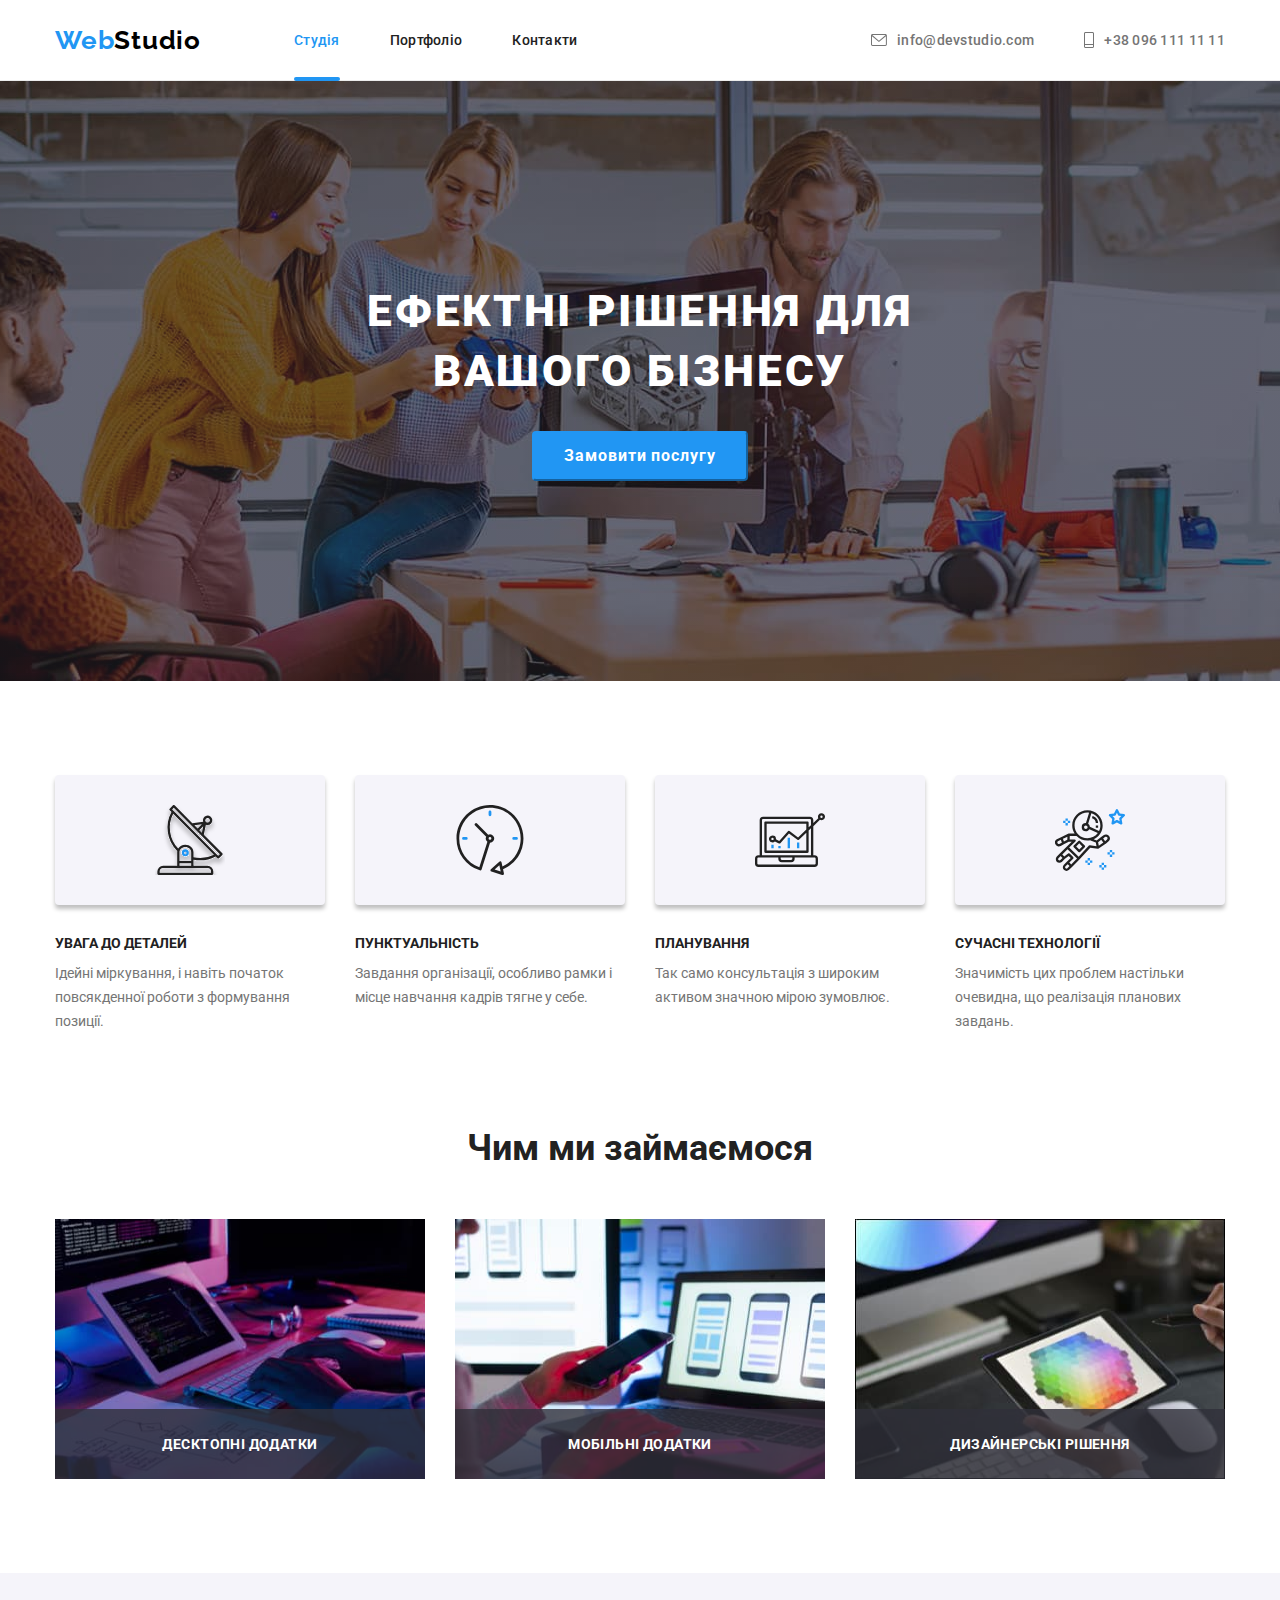
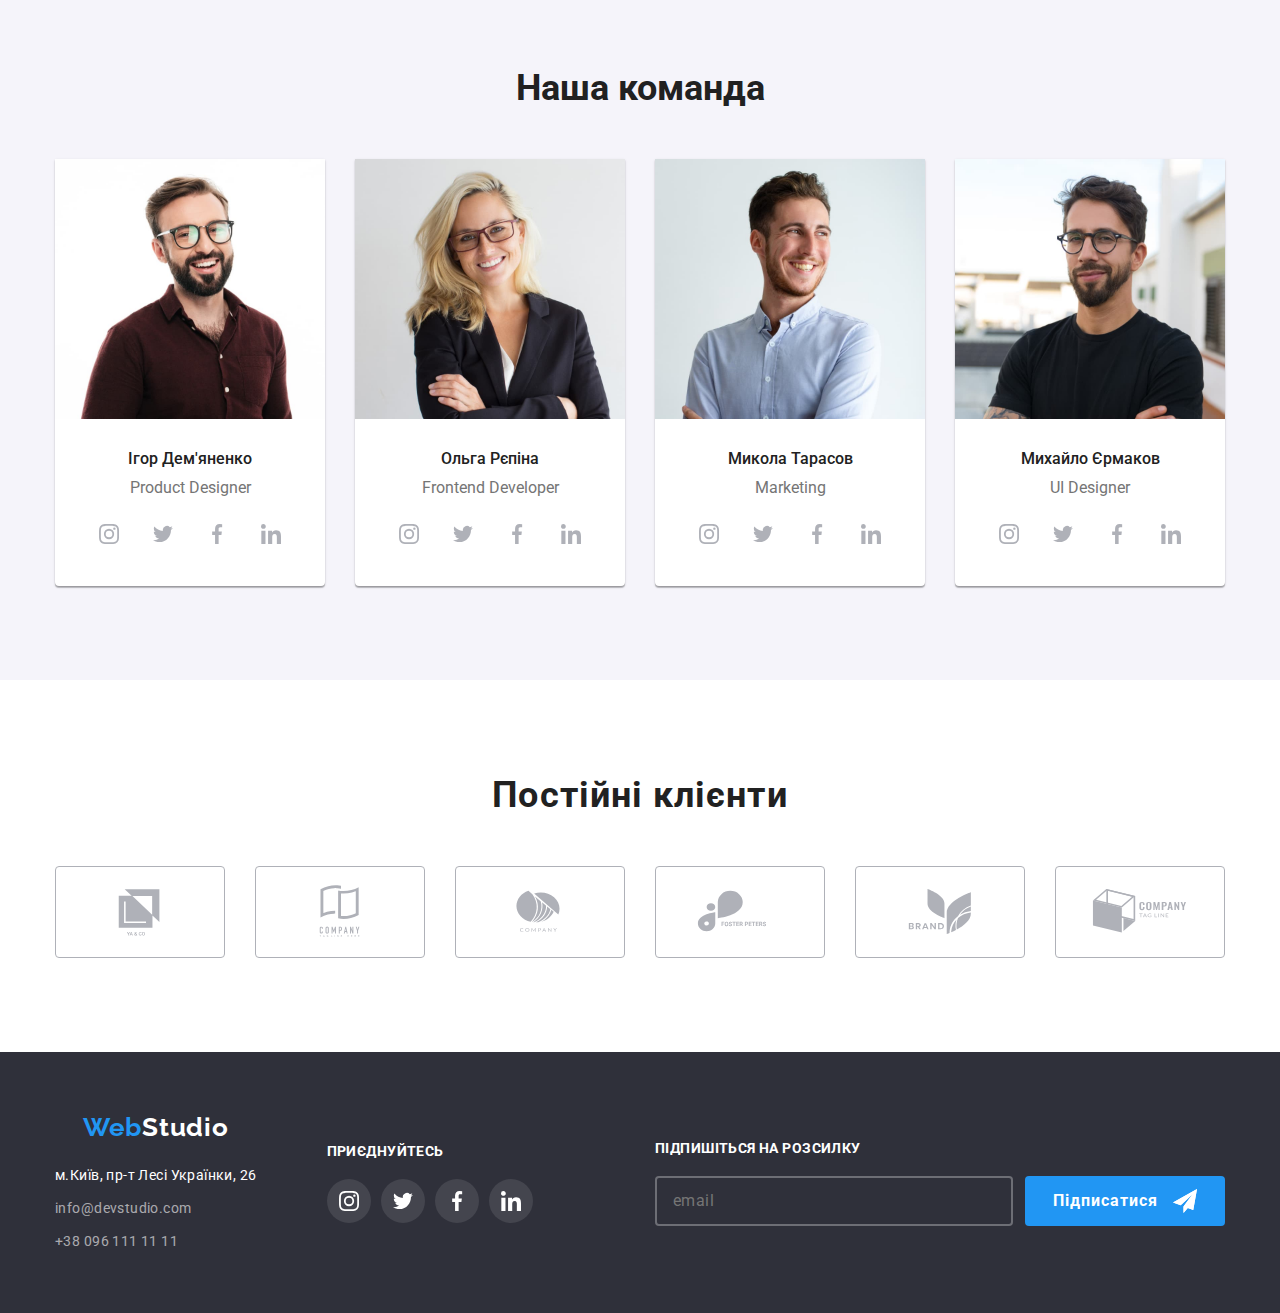
==== commit 841c9394: "Scss" ====
--- a/index.html
+++ b/index.html
@@ -1,4 +1,4 @@
-<!DOCTYPE html>checkbox
+<!DOCTYPE html>
 <html lang="uk">
 
 <head>
@@ -125,23 +125,26 @@
             <div class="container rules-container">
                 <h2 class="rules-title visually-hidden">Наші правила успіху</h2>
                 <ul class="rules-list list">
-                    <li class="rules-list-text">
-                        <h3 class="rules-list-title">УВАГА ДО ДЕТАЛЕЙ</h3>
-                        <p class="rules-list-item">Ідейні міркування, і навіть початок повсякденної роботи з формування
+                    <li class="rules-list__text">
+                        <h3 class="rules-list__title">УВАГА ДО ДЕТАЛЕЙ</h3>
+                        <p class="rules-list__item">Ідейні міркування, і навіть початок повсякденної роботи з формування
                             позиції.</p>
                     </li>
-                    <li class="rules-list-text">
-                        <h3 class="rules-list-title">ПУНКТУАЛЬНІСТЬ</h3>
-                        <p class="rules-list-item">Завдання організації, особливо рамки і місце навчання кадрів тягне у
+
+                    <li class="rules-list__text">
+                        <h3 class="rules-list__title">ПУНКТУАЛЬНІСТЬ</h3>
+                        <p class="rules-list__item">Завдання організації, особливо рамки і місце навчання кадрів тягне у
                             себе.</p>
-
-                    <li class="rules-list-text">
-                        <h3 class="rules-list-title">ПЛАНУВАННЯ</h3>
-                        <p class="rules-list-item">Так само консультація з широким активом значною мірою зумовлює.</p>
-                    </li>
-                    <li class="rules-list-text">
-                        <h3 class="rules-list-title">СУЧАСНІ ТЕХНОЛОГІЇ</h3>
-                        <p class="rules-list-item">Значимість цих проблем настільки очевидна, що реалізація планових
+                    </li>
+
+                    <li class="rules-list__text">
+                        <h3 class="rules-list__title">ПЛАНУВАННЯ</h3>
+                        <p class="rules-list__item">Так само консультація з широким активом значною мірою зумовлює.</p>
+                    </li>
+
+                    <li class="rules-list__text">
+                        <h3 class="rules-list__title">СУЧАСНІ ТЕХНОЛОГІЇ</h3>
+                        <p class="rules-list__item">Значимість цих проблем настільки очевидна, що реалізація планових
                             завдань.</p>
                     </li>
                 </ul>
@@ -152,17 +155,17 @@
             <div class="development-container container">
                 <h2 class="development-title">Чим ми займаємося</h2>
                 <ul class="development-list list">
-                    <li class="development-list-text">
+                    <li class="development-list__text">
                         <img width="370" height="260" src="./images/box-1.jpg" alt="Розробка сайту">
-                        <h3 class="development-list-title">Десктопні додатки</h3>
-                    </li>
-                    <li class="development-list-text">
+                        <h3 class="development-list__title">Десктопні додатки</h3>
+                    </li>
+                    <li class="development-list__text">
                         <img width="370" height="260" src="./images/box-2.jpg" alt="Дизайн сайту">
-                        <h3 class="development-list-title">Мобільні додатки</h3>
-                    </li>
-                    <li class="development-list-text">
+                        <h3 class="development-list__title">Мобільні додатки</h3>
+                    </li>
+                    <li class="development-list__text">
                         <img width="370" height="260" src="./images/box-3.jpg" alt="Оформлення сайту">
-                        <h3 class="development-list-title">Дизайнерські рішення</h3>
+                        <h3 class="development-list__title">Дизайнерські рішення</h3>
                     </li>
                 </ul>
             </div>
@@ -174,7 +177,7 @@
                 <ul class="team-list list">
                     <li class="team-list-item">
                         <img width="270" src="./images/team-1-igor_demyanenko.jpg" alt="Ігор Дем'яненко">
-                        <div class="team-profession">
+                        <div class="team-list-profession">
                             <h3 class="team-list-title">Ігор Дем'яненко</h3>
                             <p class="team-list-text" lang="en">Product Designer</p>
                             <ul class="team-soc-list list">
@@ -211,7 +214,7 @@
                     </li>
                     <li class="team-list-item">
                         <img width="270" src="./images/team-2-olga_repina.jpg" alt="Ольга Рєпіна">
-                        <div class="team-profession">
+                        <div class="team-list-profession">
                             <h3 class="team-list-title">Ольга Рєпіна</h3>
                             <p class="team-list-text" lang="en">Frontend Developer</p>
                             <ul class="team-soc-list list">
@@ -248,7 +251,7 @@
                     </li>
                     <li class="team-list-item">
                         <img width="270" src="./images/team-3-mykola_tarasov.jpg" alt="Микола Тарасов">
-                        <div class="team-profession">
+                        <div class="team-list-profession">
                             <h3 class="team-list-title">Микола Тарасов</h3>
                             <p class="team-list-text" lang="en">Marketing</p>
                             <ul class="team-soc-list list">
@@ -285,7 +288,7 @@
                     </li>
                     <li class="team-list-item">
                         <img width="270" src="./images/team-4-myschajlo_jermakov.jpg" alt="Михайло Єрмаков">
-                        <div class="team-profession">
+                        <div class="team-list-profession">
                             <h3 class="team-list-title">Михайло Єрмаков</h3>
                             <p class="team-list-text" lang="en">UI Designer</p>
                             <ul class="team-soc-list list">
--- a/css/main.min.css
+++ b/css/main.min.css
@@ -1 +1 @@
-:root{--general-black: #000000;--general-wight: #ffffff;--primary-text-color: #212121;--secondary-text-color: #757575;--accent-color: #2196f3;--background-color: #f5f5f5;--hero-background: #c4c4c4;--section-bgr: #f5f4fa;--hero-bgr-color: #2f303a;--btn-background: #f5f4fa;--btn-hover-color: #188ce8;--frame-color: #eeeeee;--secondary-frame-color: #ececec;--svg-gray: #afb1b8}body{color:var(--primary-text-color);font-family:Roboto,sans-serif;font-style:normal;font-size:16px;line-height:1.2}h1,h2,h3,h4,h5,h6,a,p{margin:0}ul{margin:0;padding:0}img{display:block}.link{text-decoration:none;list-style:none;transition-property:color,transform;transition-duration:250ms;transition-timing-function:cubic-bezier(0.4, 0, 0.2, 1)}.link:hover,.link:focus{color:var(--accent-color);transform:color}.list{list-style:none;margin:0;padding:0}.container{width:1200px;padding-left:15px;padding-right:15px;margin:0 auto}.visually-hidden{position:absolute;width:1px;height:1px;margin:-1px;border:0;padding:0;white-space:nowrap;-webkit-clip-path:inset(100%);clip-path:inset(100%);clip:rect(0 0 0 0);overflow:hidden}.btn{display:flex;justify-content:center;align-items:center;font-family:"Roboto";font-style:normal;text-align:center}.btn:hover,.btn:focus{color:var(--general-wight);background-color:var(--accent-color);transform:color,background-color}.hero .btn{width:216px;height:50px;font-weight:700;font-size:16px;line-height:1.875;letter-spacing:.06em;color:var(--general-wight);background-color:var(--accent-color);border-color:var(--accent-color);border-radius:4px}.filters-list .btn{padding-top:6px;padding-bottom:6px;padding-left:22px;padding-right:22px;font-weight:500;font-size:16px;line-height:1.625;letter-spacing:.03em;color:var(--general-black);background-color:var(--btn-background);border-color:rgba(0,0,0,0);border-radius:4px;transition-property:background-color,color,transform;transition-duration:250ms;transition-timing-function:cubic-bezier(0.4, 0, 0.2, 1)}.filters-list .btn:hover,.filters-list .btn:focus{color:var(--general-wight);background-color:var(--accent-color);box-shadow:0px 3px 1px rgba(0,0,0,.1),0px 1px 2px rgba(0,0,0,.08),0px 2px 2px rgba(0,0,0,.12)}.filters-list .btn-all{padding-top:6px;padding-bottom:6px;padding-left:25px;padding-right:25px}.backdrop{z-index:10;position:fixed;top:0;left:0;width:100%;height:100%;background-color:rgba(0,0,0,.2);transition:opacity 250ms cubic-bezier(0.4, 0, 0.2, 1),visibility 250ms cubic-bezier(0.4, 0, 0.2, 1)}.modal{position:absolute;width:528px;min-height:581px;left:50%;top:50%;transform:translate(-50%, -50%);background-color:var(--general-wight);box-shadow:0px 1px 3px rgba(0,0,0,.12),0px 1px 1px rgba(0,0,0,.14),0px 2px 1px rgba(0,0,0,.2);border-radius:4px;transform:translate(-50%, -50%) scale(1);transition:transform 250ms cubic-bezier(0.4, 0, 0.2, 1);padding-top:40px;padding-bottom:40px;padding-left:40px;padding-right:40px}.modal-title{margin-bottom:40px;font-family:"Roboto";font-style:normal;font-weight:700;font-size:20px;line-height:1.15;text-align:center;letter-spacing:.03em;color:var(--primary-text-color)}.modal-form{display:flex;flex-direction:column;justify-content:center;align-items:center;gap:28px}.backdrop.is-hidden .modal{transform:translate(-50%, -50%) scale(0)}.button-modal-close{position:absolute;top:8px;right:8px;display:flex;justify-content:center;align-items:center;width:30px;height:30px;border-radius:50%;background:var(--general-wight);border:1px solid rgba(0,0,0,.1);fill:var(--general-black)}.button-modal-close:focus,.button-modal-close:hover{fill:var(--accent-color)}.is-hidden{opacity:0;visibility:hidden;pointer-events:none}.input-field{position:relative;display:flex;justify-content:center;align-items:center}.input-text{padding-top:12px;padding-bottom:12px;padding-left:42px;width:448px;height:40px;font-family:"Roboto";font-style:normal;font-weight:400;font-size:12px;color:var(--secondary-text-color);line-height:1.1666666667;letter-spacing:.01em;border:1px solid rgba(33,33,33,.2);border-radius:4px;outline:rgba(0,0,0,0);transition-property:outline,transform;transition-duration:250ms;transition-timing-function:cubic-bezier(0.4, 0, 0.2, 1)}.input-name{display:block;position:absolute;top:0;left:0;padding-bottom:4px;transform:translateY(-100%);font-weight:400;font-size:12px;line-height:1.1666666667;letter-spacing:.01em;color:var(--secondary-text-color)}.input-icon{display:block;margin-left:12px;margin-right:12px;position:absolute;width:20px;height:20px;top:50%;left:0;transform:translateY(-50%);transition-property:fill,transform;transition-duration:250ms;transition-timing-function:cubic-bezier(0.4, 0, 0.2, 1)}.input-feetback{resize:none;width:448px;height:120px;padding-top:12px;padding-bottom:12px;padding-left:16px;padding-right:16px;font-size:12px;line-height:1.1666666667;letter-spacing:.01em;color:rgba(117,117,117,.5);border:1px solid rgba(33,33,33,.2);border-radius:4px;transition-property:outline,transform;transition-duration:250ms;transition-timing-function:cubic-bezier(0.4, 0, 0.2, 1)}.input-text:hover,.input-text:focus,.input-feetback:hover,.input-feetback:focus{transform:outline;outline:1px solid var(--accent-color)}.input-text:hover+.input-icon{transform:fill;fill:var(--accent-color)}.input-field:focus-within>.input-icon{fill:var(--accent-color)}.button-submit{display:flex;justify-content:center;align-items:center;text-align:center;width:200px;height:50px;font-weight:700;font-size:16px;line-height:1.875;color:var(--general-wight);background-color:var(--accent-color);border-radius:4px;border-style:none;transition-property:background-color;transition-duration:250ms;transition-timing-function:cubic-bezier(0.4, 0, 0.2, 1)}.button-submit:hover,.button-submit:focus{transform:background-color;background-color:var(--btn-hover-color)}.checkbox{-webkit-appearance:none;-moz-appearance:none;appearance:none;position:absolute}.checkbox-text{margin-left:8px;font-size:14px;line-height:1.7142857143;letter-spacing:.03em;color:var(--secondary-text-color)}.checkbox-link{color:var(--accent-color);text-decoration:none;position:relative}.checkbox-link::after{display:inline-flex;content:"";width:100%;height:1px;border-radius:2px;bottom:0px;left:0;background-color:var(--accent-color);position:absolute}.checkbox-icon{width:16px;height:15px;border:2px solid var(--primary-text-color);border-radius:2px}.checkbox-icon:checked+.checkbox-icon{border-color:var(--accent-color);background-color:var(--accent-color);background-image:url(../images/checkbox.svg);fill:var(--accent-color);background-size:contain;background-origin:content-box}.header{background-color:var(--general-wight);border-bottom:1px solid var(--secondary-frame-color)}.header-container{display:flex;align-items:center;height:80px}.link-logo{display:flex;align-items:center;font-family:"Raleway";font-weight:700;font-size:26px;line-height:1.1923076923;letter-spacing:.03em}.header .link-logo{color:var(--general-black)}.logo-web{color:var(--accent-color);font-family:"Raleway";font-weight:700;font-size:26px;line-height:1.1923076923}.link-logo:hover,.link-logo:focus{color:var(--accent-color)}.header-nav{display:flex;margin-right:auto;height:100%}.header-list-text .current{color:var(--accent-color);width:100%;height:100%;position:relative}.current::after{display:inline-flex;content:"";width:100%;height:4px;border-radius:2px;bottom:-1px;left:0;background-color:#2196f3;position:absolute}.header-list{display:flex;margin-left:93px;gap:50px;font-family:"Roboto";font-weight:500;font-size:14px;line-height:1.1428571429;letter-spacing:.02em}.header-list .link{display:block;padding-top:32px;padding-bottom:32px}.header-contact{display:flex;align-items:center;gap:50px;font-family:"Roboto";font-weight:500;font-size:14px;line-height:1.1428571429;letter-spacing:.02em}.header-list a{color:var(--primary-text-color)}.header-contact-text a{padding-top:32px;padding-bottom:32px;color:var(--secondary-text-color);fill:var(--secondary-text-color);transition-property:fill,color,transform;transition-duration:250ms;transition-timing-function:cubic-bezier(0.4, 0, 0.2, 1)}.header-contact-text .contact-mail:hover,.header-contact-text .contact-mail:focus,.header-contact-text .contact-tel:hover,.header-contact-text .contact-tel:focus{color:var(--accent-color);fill:var(--accent-color);transform:fill,color}.contact-mail,.contact-tel{display:flex;align-items:center;margin-right:auto}.header-icon{margin-right:10px}.hero{padding-top:200px;padding-bottom:200px}.hero-background{max-width:1600px;height:600px;margin-left:auto;margin-right:auto;background-image:linear-gradient(rgba(47, 48, 58, 0.4), rgba(47, 48, 58, 0.4)),url(../images/hero-image.jpg);background-repeat:no-repeat;background-position:center;background-size:cover;background-color:var(--hero-background)}.hero-container{display:flex;flex-direction:column;align-items:center}.hero-title{margin-bottom:30px;color:var(--general-wight);text-transform:uppercase;font-weight:900;font-size:44px;line-height:1.3636363636;text-align:center;letter-spacing:.06em}.rules{padding-top:94px;padding-bottom:94px;background-color:var(--general-wight)}.rules-list-text{display:inline-flex;flex-direction:column}.rules-list-text::before{margin-bottom:30px;content:"";width:270px;height:130px;background-color:var(--section-bgr);background-repeat:no-repeat;background-position:50% 50%;background-size:70px 70px;border-radius:4px;box-shadow:0px 4px 4px rgba(0,0,0,.25)}.rules-list-text:nth-child(1)::before{background-image:url(../images/antenna.svg)}.rules-list-text:nth-child(2)::before{background-image:url(../images/clock.svg)}.rules-list-text:nth-child(3)::before{background-image:url(../images/diagram.svg)}.rules-list-text:nth-child(4)::before{background-image:url(../images/astronaut.svg)}.rules-list{display:flex;gap:30px}.rules-list-title{margin-bottom:10px;font-weight:700;font-size:14px;line-height:1.1428571429}.rules-list-item{color:var(--secondary-text-color);font-size:14px;line-height:1.7142857143}.development{padding-bottom:94px;background-color:var(--general-wight)}.development-title{font-size:36px;line-height:1.1666666667;text-align:center}.development-list{display:flex;justify-content:center;gap:30px;margin-top:50px}.development-list-text{display:flex;justify-content:center;margin:0 auto;position:relative}.development-list-title{display:flex;justify-content:center;align-items:center;width:100%;height:70px;font-size:14px;line-height:1.1428571429;text-align:center;letter-spacing:.03em;text-transform:uppercase;color:var(--general-wight);background:rgba(47,48,58,.8);position:absolute;bottom:0}.team{padding-top:94px;padding-bottom:94px;background-color:var(--section-bgr)}.team-title{margin-bottom:50px;font-weight:700;font-size:36px;line-height:1.1666666667;text-align:center}.team-list{display:flex;justify-content:center;gap:30px;text-align:center}.team-list-item{background-color:var(--general-wight);box-shadow:0px 1px 3px rgba(0,0,0,.12),0px 1px 1px rgba(0,0,0,.14),0px 2px 1px rgba(0,0,0,.2);border-radius:0px 0px 4px 4px}.team-list-item img{display:block}.team-list-title{font-weight:500;font-size:16px;line-height:1.1875}.team .team-list-text{margin-top:10px;color:var(--secondary-text-color);font-size:16px;line-height:1.1875}.team-profession{padding-top:30px;padding-bottom:30px}.team-soc-list{margin-top:15px;display:flex;justify-content:center;gap:10px}.team-soc-text{width:44px;height:44px}.team-soc-link{width:100%;height:100%;display:flex;justify-content:center;align-items:center;background-color:rgba(255,255,255,.1);border-radius:50%;transition-property:background-color,transform;transition-duration:250ms;transition-timing-function:cubic-bezier(0.4, 0, 0.2, 1)}.team-soc-icon{fill:var(--svg-gray);transition-property:fill,transform;transition-duration:250ms;transition-timing-function:cubic-bezier(0.4, 0, 0.2, 1)}.team-soc-link:hover,.team-soc-link:focus{background-color:var(--accent-color);transform:background-color}.team-soc-link:hover .team-soc-icon,.team-soc-link:focus .team-soc-icon{fill:var(--general-wight);transform:fill}.customers-container{padding-top:94px;padding-bottom:94px}.customers-title{margin-bottom:50px;font-size:36px;line-height:1.1666666667;text-align:center;letter-spacing:.03em}.customers-list{display:flex;gap:30px}.customers-list-item{width:172px;height:92px}.customers-list-item:hover{border-color:var(--accent-color);fill:var(--accent-color);transform:fill}.customers-list-link{display:flex;justify-content:center;align-items:center;width:100%;height:100%;border:1px solid #afb1b8;border-radius:4px;fill:var(--svg-gray);transition-property:fill,border-color,transform;transition-duration:250ms;transition-timing-function:cubic-bezier(0.4, 0, 0.2, 1)}.customers-list-link:hover,.customers-list-link:focus{border-color:var(--accent-color);fill:var(--accent-color);transform:fill}.footer{padding-top:60px;padding-bottom:60px;background-color:var(--hero-bgr-color)}.footer-container{display:flex}.footer .link-logo{padding-bottom:20px;color:var(--general-wight)}.footer-list{display:flex;flex-direction:column;gap:9px;color:var(--general-wight);font-style:normal;font-size:14px;line-height:1.7142857143;letter-spacing:.03em}.footer [href*="https:"]{color:var(--general-wight)}.footer [href*=mailto],.footer [href*=tel]{color:rgba(255,255,255,.6)}.footer .link:hover,.footer .link:focus{color:var(--accent-color)}.footer-soc{margin-left:70px}.footer-soc-title{margin-bottom:20px;font-weight:700;font-size:14px;line-height:1.1428571429;letter-spacing:.03em;text-transform:uppercase;color:var(--general-wight)}.footer-soc-list{display:flex;justify-content:center;gap:10px}.footer-soc-text{width:44px;height:44px}.footer-soc-link{width:100%;height:100%;display:flex;justify-content:center;align-items:center;background-color:rgba(255,255,255,.1);border-radius:50%;transition-property:background-color,transform;transition-duration:250ms;transition-timing-function:cubic-bezier(0.4, 0, 0.2, 1)}.footer-soc-link:hover,.footer-soc-link:focus{background-color:var(--accent-color);transform:background-color}.footer-soc-link:hover .footer-soc-icon,.footer-soc-link:focus .footer-soc-icon{fill:var(--general-wight)}.footer-soc-icon{fill:var(--general-wight)}.subscribe{margin-left:auto}.subscribe-title{margin-bottom:20px;font-size:14px;line-height:1.1428571429;letter-spacing:.03em;text-transform:uppercase;color:var(--general-wight)}.subscribe-input-field{display:flex;justify-content:center;align-items:center;gap:12px}.subscribe-input-text{width:358px;height:50px;padding-top:15px;padding-bottom:15px;padding-left:16px;font-style:normal;font-weight:400;font-size:16px;color:rgba(255,255,255,.6);line-height:1.25;letter-spacing:.03em;border:2px solid rgba(255,255,255,.3);border-radius:4px;background-color:var(--hero-bgr-color);outline:none}.subscribe-icon{margin-left:10px;top:50%;right:28px;transform:translateY(-50%);position:absolute;fill:var(--general-wight)}.subscribe-qwert{position:relative}.footer-btn{display:flex;justify-content:left;align-items:center;padding-left:28px;width:200px;height:50px;font-style:normal;font-weight:700;font-size:16px;line-height:1.875;letter-spacing:.06em;color:var(--general-wight);background-color:var(--accent-color);border-radius:4px;border-style:none}.example{padding-top:92px;padding-bottom:96px;background-color:var(--general-wight)}.example-list{display:flex;flex-wrap:wrap;gap:30px;text-align:left;margin-top:50px}.example-list-item{display:block;box-sizing:border-box;width:370px}.example-list-item:hover .example-hidden-text{transform:translateY(0%)}.example-link{display:block;box-sizing:border-box;width:100%;height:100%;transition-property:box-shadow,transform;transition-duration:250ms;transition-timing-function:cubic-bezier(0.4, 0, 0.2, 1)}.example-link:hover,.example-link:focus{box-shadow:0px 1px 1px rgba(0,0,0,.12),0px 4px 4px rgba(0,0,0,.06),1px 4px 6px rgba(0,0,0,.16);transform:box-shadow}.example-hidden{position:relative;overflow:hidden}.example-hidden-text{display:flex;position:absolute;top:0;height:100%;padding-top:63px;padding-bottom:63px;padding-left:24px;padding-right:24px;font-family:"Roboto";font-style:normal;font-weight:400;font-size:18px;line-height:1.5555555556;color:var(--general-wight);letter-spacing:.03em;background-color:rgba(33,150,243,.9);transform:translateY(100%);transition-property:transform;transition-duration:250ms;transition-timing-function:cubic-bezier(0.4, 0, 0.2, 1);overflow:auto}.example-item{position:relative;padding-top:20px;padding-bottom:20px;padding-left:24px;padding-right:24px;border-right:1px solid var(--frame-color);border-bottom:1px solid var(--frame-color);border-left:1px solid var(--frame-color)}.example-title{margin-bottom:4px;color:var(--primary-text-color);font-weight:700;font-size:18px;line-height:2;letter-spacing:.06em}.example-text{color:var(--secondary-text-color);font-weight:400;font-size:16px;line-height:1.6666666667;letter-spacing:.03em}.filters-list{display:flex;justify-content:center;gap:8px}/*# sourceMappingURL=main.min.css.map */+:root{--general-black: #000000;--general-wight: #ffffff;--primary-text-color: #212121;--secondary-text-color: #757575;--accent-color: #2196f3;--background-color: #f5f5f5;--hero-background: #c4c4c4;--section-bgr: #f5f4fa;--hero-bgr-color: #2f303a;--btn-background: #f5f4fa;--btn-hover-color: #188ce8;--frame-color: #eeeeee;--secondary-frame-color: #ececec;--svg-gray: #afb1b8}body{color:var(--primary-text-color);font-family:Roboto,sans-serif;font-style:normal;font-size:16px;line-height:1.2}h1,h2,h3,h4,h5,h6,a,p{margin:0}ul{margin:0;padding:0}img{display:block}.link{text-decoration:none;list-style:none;transition-property:color,transform;transition-duration:250ms;transition-timing-function:cubic-bezier(0.4, 0, 0.2, 1)}.link:hover,.link:focus{color:var(--accent-color);transform:color}.list{list-style:none;margin:0;padding:0}.container{width:1200px;padding-left:15px;padding-right:15px;margin:0 auto}.visually-hidden{position:absolute;width:1px;height:1px;margin:-1px;border:0;padding:0;white-space:nowrap;-webkit-clip-path:inset(100%);clip-path:inset(100%);clip:rect(0 0 0 0);overflow:hidden}.btn{display:flex;align-items:center;justify-content:center;font-family:"Roboto";font-style:normal;text-align:center}.btn:hover,.btn:focus{color:var(--general-wight);background-color:var(--accent-color);transform:color,background-color}.hero .btn{width:216px;height:50px;font-weight:700;font-size:16px;line-height:1.875;letter-spacing:.06em;color:var(--general-wight);background-color:var(--accent-color);border-color:var(--accent-color);border-radius:4px}.filters-list .btn{padding-top:6px;padding-bottom:6px;padding-left:22px;padding-right:22px;font-weight:500;font-size:16px;line-height:1.625;letter-spacing:.03em;color:var(--general-black);background-color:var(--btn-background);border-color:rgba(0,0,0,0);border-radius:4px;transition-property:background-color,color,transform;transition-duration:250ms;transition-timing-function:cubic-bezier(0.4, 0, 0.2, 1)}.filters-list .btn:hover,.filters-list .btn:focus{color:var(--general-wight);background-color:var(--accent-color);box-shadow:0px 3px 1px rgba(0,0,0,.1),0px 1px 2px rgba(0,0,0,.08),0px 2px 2px rgba(0,0,0,.12)}.filters-list .btn-all{padding-top:6px;padding-bottom:6px;padding-left:25px;padding-right:25px}.backdrop{z-index:10;position:fixed;top:0;left:0;width:100%;height:100%;background-color:rgba(0,0,0,.2);transition:opacity 250ms cubic-bezier(0.4, 0, 0.2, 1),visibility 250ms cubic-bezier(0.4, 0, 0.2, 1)}.modal{position:absolute;width:528px;min-height:581px;left:50%;top:50%;transform:translate(-50%, -50%);background-color:var(--general-wight);box-shadow:0px 1px 3px rgba(0,0,0,.12),0px 1px 1px rgba(0,0,0,.14),0px 2px 1px rgba(0,0,0,.2);border-radius:4px;transform:translate(-50%, -50%) scale(1);transition:transform 250ms cubic-bezier(0.4, 0, 0.2, 1);padding-top:40px;padding-bottom:40px;padding-left:40px;padding-right:40px}.modal-title{margin-bottom:40px;font-family:"Roboto";font-style:normal;font-weight:700;font-size:20px;line-height:1.15;text-align:center;letter-spacing:.03em;color:var(--primary-text-color)}.modal-form{display:flex;flex-direction:column;justify-content:center;align-items:center;gap:28px}.backdrop.is-hidden .modal{transform:translate(-50%, -50%) scale(0)}.button-modal-close{position:absolute;top:8px;right:8px;display:flex;justify-content:center;align-items:center;width:30px;height:30px;border-radius:50%;background:var(--general-wight);border:1px solid rgba(0,0,0,.1);fill:var(--general-black)}.button-modal-close:focus,.button-modal-close:hover{fill:var(--accent-color)}.is-hidden{opacity:0;visibility:hidden;pointer-events:none}.input-field{position:relative;display:flex;justify-content:center;align-items:center}.input-text{padding-top:12px;padding-bottom:12px;padding-left:42px;width:448px;height:40px;font-family:"Roboto";font-style:normal;font-weight:400;font-size:12px;color:var(--secondary-text-color);line-height:1.1666666667;letter-spacing:.01em;border:1px solid rgba(33,33,33,.2);border-radius:4px;outline:rgba(0,0,0,0);transition-property:outline,transform;transition-duration:250ms;transition-timing-function:cubic-bezier(0.4, 0, 0.2, 1)}.input-name{display:block;position:absolute;top:0;left:0;padding-bottom:4px;transform:translateY(-100%);font-weight:400;font-size:12px;line-height:1.1666666667;letter-spacing:.01em;color:var(--secondary-text-color)}.input-icon{display:block;margin-left:12px;margin-right:12px;position:absolute;width:20px;height:20px;top:50%;left:0;transform:translateY(-50%);transition-property:fill,transform;transition-duration:250ms;transition-timing-function:cubic-bezier(0.4, 0, 0.2, 1)}.input-feetback{resize:none;width:448px;height:120px;padding-top:12px;padding-bottom:12px;padding-left:16px;padding-right:16px;font-size:12px;line-height:1.1666666667;letter-spacing:.01em;color:rgba(117,117,117,.5);border:1px solid rgba(33,33,33,.2);border-radius:4px;transition-property:outline,transform;transition-duration:250ms;transition-timing-function:cubic-bezier(0.4, 0, 0.2, 1)}.input-text:hover,.input-text:focus,.input-feetback:hover,.input-feetback:focus{transform:outline;outline:1px solid var(--accent-color)}.input-text:hover+.input-icon{transform:fill;fill:var(--accent-color)}.input-field:focus-within>.input-icon{fill:var(--accent-color)}.button-submit{display:flex;align-items:center;justify-content:center;text-align:center;width:200px;height:50px;font-weight:700;font-size:16px;line-height:1.875;color:var(--general-wight);background-color:var(--accent-color);border-radius:4px;border-style:none;transition-property:background-color;transition-duration:250ms;transition-timing-function:cubic-bezier(0.4, 0, 0.2, 1)}.button-submit:hover,.button-submit:focus{transform:background-color;background-color:var(--btn-hover-color)}.checkbox{-webkit-appearance:none;-moz-appearance:none;appearance:none;position:absolute}.checkbox-text{margin-left:8px;font-size:14px;line-height:1.7142857143;letter-spacing:.03em;color:var(--secondary-text-color)}.checkbox-link{color:var(--accent-color);text-decoration:none;position:relative}.checkbox-link::after{display:inline-flex;content:"";width:100%;height:1px;border-radius:2px;bottom:0px;left:0;background-color:var(--accent-color);position:absolute}.checkbox-icon{width:16px;height:15px;border:2px solid var(--primary-text-color);border-radius:2px}.checkbox-icon:checked+.checkbox-icon{border-color:var(--accent-color);background-color:var(--accent-color);background-image:url(../images/checkbox.svg);fill:var(--accent-color);background-size:contain;background-origin:content-box}.header{background-color:var(--general-wight);border-bottom:1px solid var(--secondary-frame-color)}.header-container{display:flex;align-items:center;justify-content:center;height:80px}.link-logo{display:flex;align-items:center;justify-content:center;font-family:"Raleway";font-weight:700;font-size:26px;line-height:1.1923076923;letter-spacing:.03em}.header .link-logo{color:var(--general-black)}.logo-web{color:var(--accent-color);font-family:"Raleway";font-weight:700;font-size:26px;line-height:1.1923076923}.link-logo:hover,.link-logo:focus{color:var(--accent-color)}.header-nav{display:flex;margin-right:auto;height:100%}.header-list-text .current{color:var(--accent-color);width:100%;height:100%;position:relative}.current::after{display:inline-flex;content:"";width:100%;height:4px;border-radius:2px;bottom:-1px;left:0;background-color:#2196f3;position:absolute}.header-list{display:flex;margin-left:93px;gap:50px;font-family:"Roboto";font-weight:500;font-size:14px;line-height:1.1428571429;letter-spacing:.02em}.header-list .link{display:block;padding-top:32px;padding-bottom:32px}.header-contact{display:flex;align-items:center;gap:50px;font-family:"Roboto";font-weight:500;font-size:14px;line-height:1.1428571429;letter-spacing:.02em}.header-list a{color:var(--primary-text-color)}.header-contact-text a{padding-top:32px;padding-bottom:32px;color:var(--secondary-text-color);fill:var(--secondary-text-color);transition-property:fill,color,transform;transition-duration:250ms;transition-timing-function:cubic-bezier(0.4, 0, 0.2, 1)}.header-contact-text .contact-mail:hover,.header-contact-text .contact-mail:focus,.header-contact-text .contact-tel:hover,.header-contact-text .contact-tel:focus{color:var(--accent-color);fill:var(--accent-color);transform:fill,color}.contact-mail,.contact-tel{display:flex;align-items:center;margin-right:auto}.header-icon{margin-right:10px}.hero{padding-top:200px;padding-bottom:200px}.hero-background{max-width:1600px;height:600px;margin-left:auto;margin-right:auto;background-image:linear-gradient(rgba(47, 48, 58, 0.4), rgba(47, 48, 58, 0.4)),url(../images/hero-image.jpg);background-repeat:no-repeat;background-position:center;background-size:cover;background-color:var(--hero-background)}.hero-container{display:flex;flex-direction:column;align-items:center}.hero-title{margin-bottom:30px;color:var(--general-wight);text-transform:uppercase;font-weight:900;font-size:44px;line-height:1.3636363636;text-align:center;letter-spacing:.06em}.rules{padding-top:94px;padding-bottom:94px;background-color:var(--general-wight)}.rules-list__text{display:inline-flex;flex-direction:column}.rules-list__text::before{margin-bottom:30px;content:"";width:270px;height:130px;background-color:var(--section-bgr);background-repeat:no-repeat;background-position:50% 50%;background-size:70px 70px;border-radius:4px;box-shadow:0px 4px 4px rgba(0,0,0,.25)}.rules-list__text:nth-child(1)::before{background-image:url(../images/antenna.svg)}.rules-list__text:nth-child(2)::before{background-image:url(../images/clock.svg)}.rules-list__text:nth-child(3)::before{background-image:url(../images/diagram.svg)}.rules-list__text:nth-child(4)::before{background-image:url(../images/astronaut.svg)}.rules-list{display:flex;gap:30px}.rules-list__title{margin-bottom:10px;font-weight:700;font-size:14px;line-height:1.1428571429}.rules-list__item{color:var(--secondary-text-color);font-size:14px;line-height:1.7142857143}.development{padding-bottom:94px;background-color:var(--general-wight)}.development-title{font-size:36px;line-height:1.1666666667;text-align:center}.development-list{display:flex;justify-content:center;gap:30px;margin-top:50px}.development-list__text{display:flex;justify-content:center;margin:0 auto;position:relative}.development-list__title{display:flex;justify-content:center;align-items:center;width:100%;height:70px;font-size:14px;line-height:1.1428571429;text-align:center;letter-spacing:.03em;text-transform:uppercase;color:var(--general-wight);background:rgba(47,48,58,.8);position:absolute;bottom:0}.team{padding-top:94px;padding-bottom:94px;background-color:var(--section-bgr)}.team-title{margin-bottom:50px;font-weight:700;font-size:36px;line-height:1.1666666667;text-align:center}.team-list{display:flex;align-items:center;justify-content:center;gap:30px;text-align:center}.team-list-item{background-color:var(--general-wight);box-shadow:0px 1px 3px rgba(0,0,0,.12),0px 1px 1px rgba(0,0,0,.14),0px 2px 1px rgba(0,0,0,.2);border-radius:0px 0px 4px 4px}.team-list-item img{display:block}.team-list-title{font-weight:500;font-size:16px;line-height:1.1875}.team-list-text{margin-top:10px;color:var(--secondary-text-color);font-size:16px;line-height:1.1875}.team-list-profession{padding-top:30px;padding-bottom:30px}.team-soc-list{margin-top:15px;display:flex;justify-content:center;gap:10px}.team-soc-text{width:44px;height:44px}.team-soc-link{width:100%;height:100%;display:flex;align-items:center;justify-content:center;background-color:rgba(255,255,255,.1);border-radius:50%;transition-property:background-color,transform;transition-duration:250ms;transition-timing-function:cubic-bezier(0.4, 0, 0.2, 1)}.team-soc-link:hover,.team-soc-link:focus{background-color:var(--accent-color);transform:background-color}.team-soc-icon{fill:var(--svg-gray);transition-property:fill,transform;transition-duration:250ms;transition-timing-function:cubic-bezier(0.4, 0, 0.2, 1)}.customers-container{padding-top:94px;padding-bottom:94px}.customers-title{margin-bottom:50px;font-size:36px;line-height:1.1666666667;text-align:center;letter-spacing:.03em}.customers-list{display:flex;gap:30px}.customers-list-item{width:172px;height:92px}.customers-list-item:hover{border-color:var(--accent-color);fill:var(--accent-color);transform:fill}.customers-list-link{display:flex;align-items:center;justify-content:center;width:100%;height:100%;border:1px solid #afb1b8;border-radius:4px;fill:var(--svg-gray);transition-property:fill,border-color,transform;transition-duration:250ms;transition-timing-function:cubic-bezier(0.4, 0, 0.2, 1)}.customers-list-link:hover,.customers-list-link:focus{border-color:var(--accent-color);fill:var(--accent-color);transform:fill}.footer{padding-top:60px;padding-bottom:60px;background-color:var(--hero-bgr-color)}.footer-container{display:flex;align-items:center;justify-content:center}.footer .link-logo{padding-bottom:20px;color:var(--general-wight)}.footer-list{display:flex;flex-direction:column;gap:9px;color:var(--general-wight);font-style:normal;font-size:14px;line-height:1.7142857143;letter-spacing:.03em}.footer [href*="https:"]{color:var(--general-wight)}.footer [href*=mailto],.footer [href*=tel]{color:rgba(255,255,255,.6)}.footer .link:hover,.footer .link:focus{color:var(--accent-color)}.footer-soc{margin-left:70px}.footer-soc-title{margin-bottom:20px;font-weight:700;font-size:14px;line-height:1.1428571429;letter-spacing:.03em;text-transform:uppercase;color:var(--general-wight)}.footer-soc-list{display:flex;justify-content:center;gap:10px}.footer-soc-text{width:44px;height:44px}.footer-soc-link{width:100%;height:100%;display:flex;justify-content:center;align-items:center;background-color:rgba(255,255,255,.1);border-radius:50%;transition-property:background-color,transform;transition-duration:250ms;transition-timing-function:cubic-bezier(0.4, 0, 0.2, 1)}.footer-soc-link:hover,.footer-soc-link:focus{background-color:var(--accent-color);transform:background-color}.footer-soc-link:hover .footer-soc-icon,.footer-soc-link:focus .footer-soc-icon{fill:var(--general-wight)}.footer-soc-icon{fill:var(--general-wight)}.subscribe{margin-left:auto}.subscribe-title{margin-bottom:20px;font-size:14px;line-height:1.1428571429;letter-spacing:.03em;text-transform:uppercase;color:var(--general-wight)}.subscribe-input-field{display:flex;align-items:center;justify-content:center;gap:12px}.subscribe-input-text{width:358px;height:50px;padding-top:15px;padding-bottom:15px;padding-left:16px;font-style:normal;font-weight:400;font-size:16px;color:rgba(255,255,255,.6);line-height:1.25;letter-spacing:.03em;border:2px solid rgba(255,255,255,.3);border-radius:4px;background-color:var(--hero-bgr-color);outline:none}.subscribe-icon{margin-left:10px;top:50%;right:28px;transform:translateY(-50%);position:absolute;fill:var(--general-wight)}.subscribe-qwert{position:relative}.footer-btn{display:flex;justify-content:left;align-items:center;padding-left:28px;width:200px;height:50px;font-style:normal;font-weight:700;font-size:16px;line-height:1.875;letter-spacing:.06em;color:var(--general-wight);background-color:var(--accent-color);border-radius:4px;border-style:none}.example{padding-top:92px;padding-bottom:96px;background-color:var(--general-wight)}.example-list{display:flex;flex-wrap:wrap;gap:30px;text-align:left;margin-top:50px}.example-list-item{display:block;box-sizing:border-box;width:370px}.example-list-item:hover .example-hidden-text{transform:translateY(0%)}.example-link{display:block;box-sizing:border-box;width:100%;height:100%;transition-property:box-shadow,transform;transition-duration:250ms;transition-timing-function:cubic-bezier(0.4, 0, 0.2, 1)}.example-link:hover,.example-link:focus{box-shadow:0px 1px 1px rgba(0,0,0,.12),0px 4px 4px rgba(0,0,0,.06),1px 4px 6px rgba(0,0,0,.16);transform:box-shadow}.example-hidden{position:relative;overflow:hidden}.example-hidden-text{display:flex;position:absolute;top:0;height:100%;padding-top:63px;padding-bottom:63px;padding-left:24px;padding-right:24px;font-family:"Roboto";font-style:normal;font-weight:400;font-size:18px;line-height:1.5555555556;color:var(--general-wight);letter-spacing:.03em;background-color:rgba(33,150,243,.9);transform:translateY(100%);transition-property:transform;transition-duration:250ms;transition-timing-function:cubic-bezier(0.4, 0, 0.2, 1);overflow:auto}.example-item{position:relative;padding-top:20px;padding-bottom:20px;padding-left:24px;padding-right:24px;border-right:1px solid var(--frame-color);border-bottom:1px solid var(--frame-color);border-left:1px solid var(--frame-color)}.example-title{margin-bottom:4px;color:var(--primary-text-color);font-weight:700;font-size:18px;line-height:2;letter-spacing:.06em}.example-text{color:var(--secondary-text-color);font-weight:400;font-size:16px;line-height:1.6666666667;letter-spacing:.03em}.filters-list{display:flex;justify-content:center;gap:8px}/*# sourceMappingURL=main.min.css.map */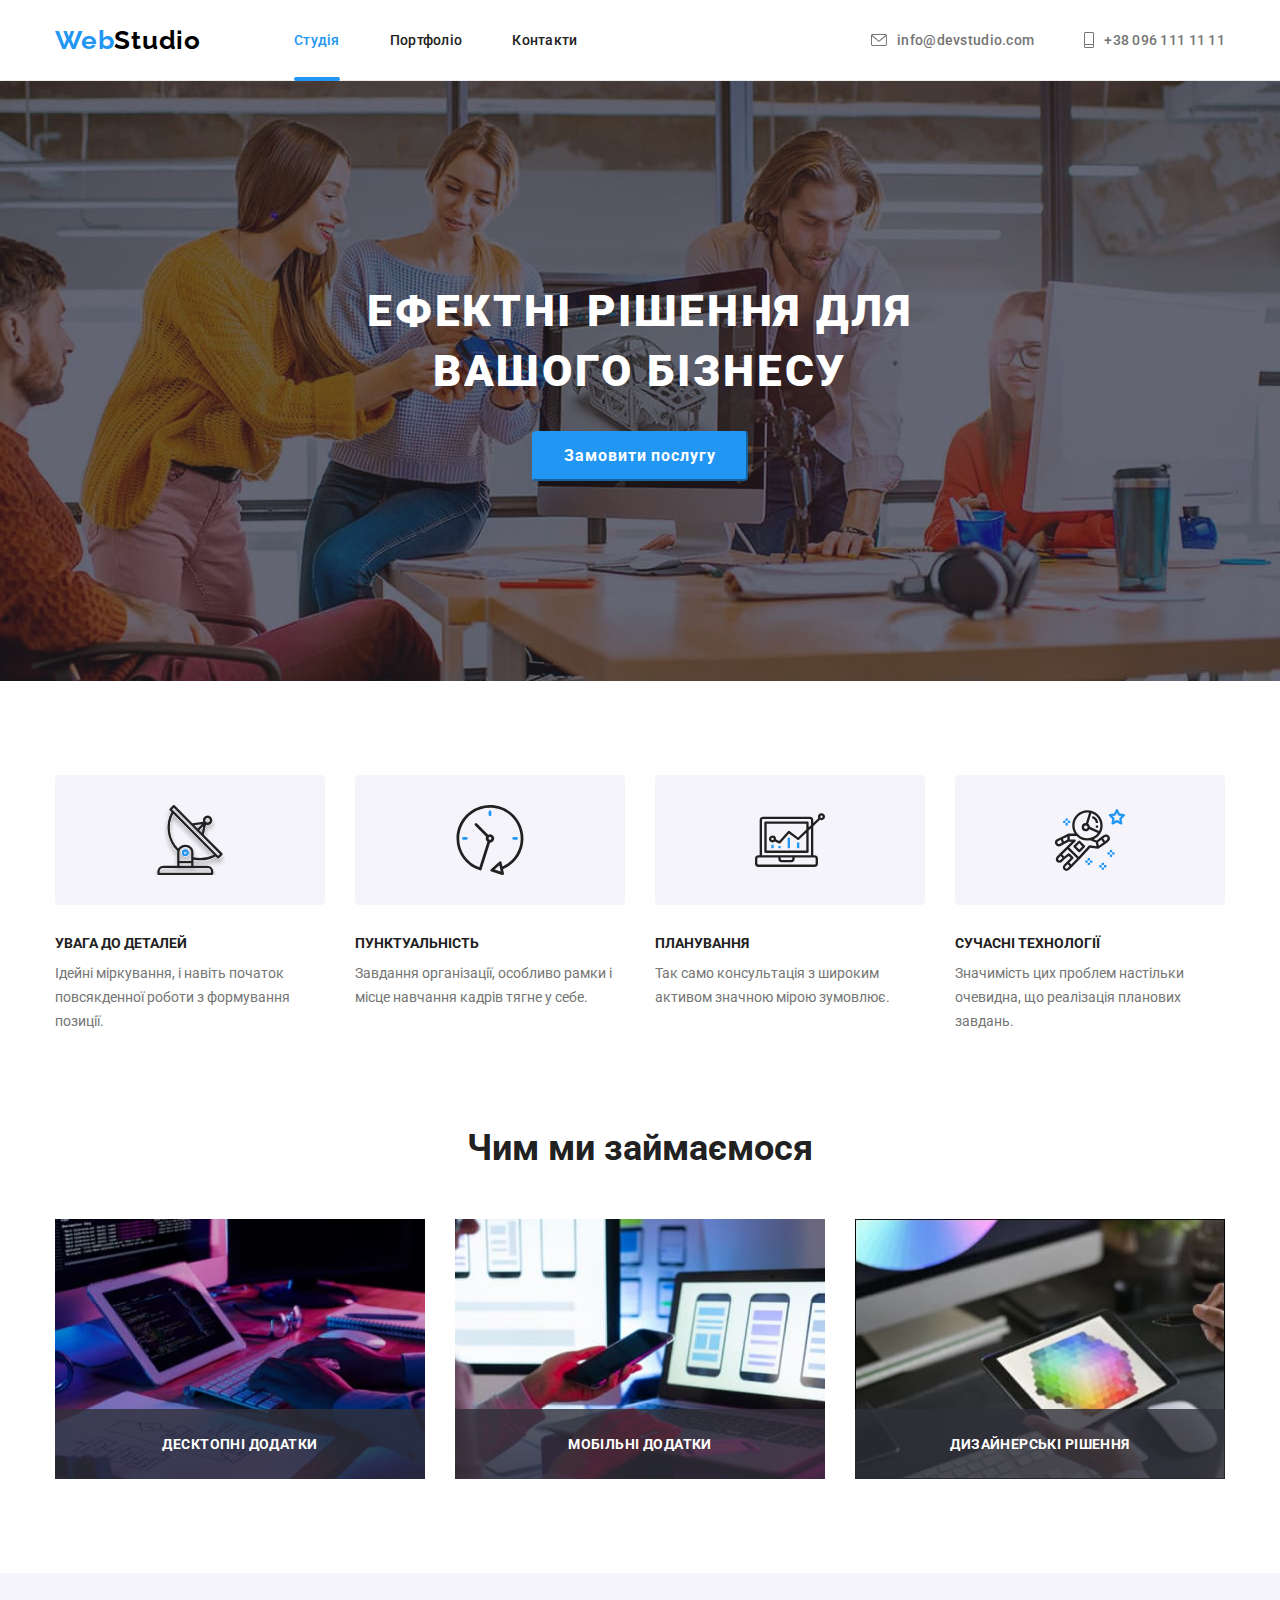
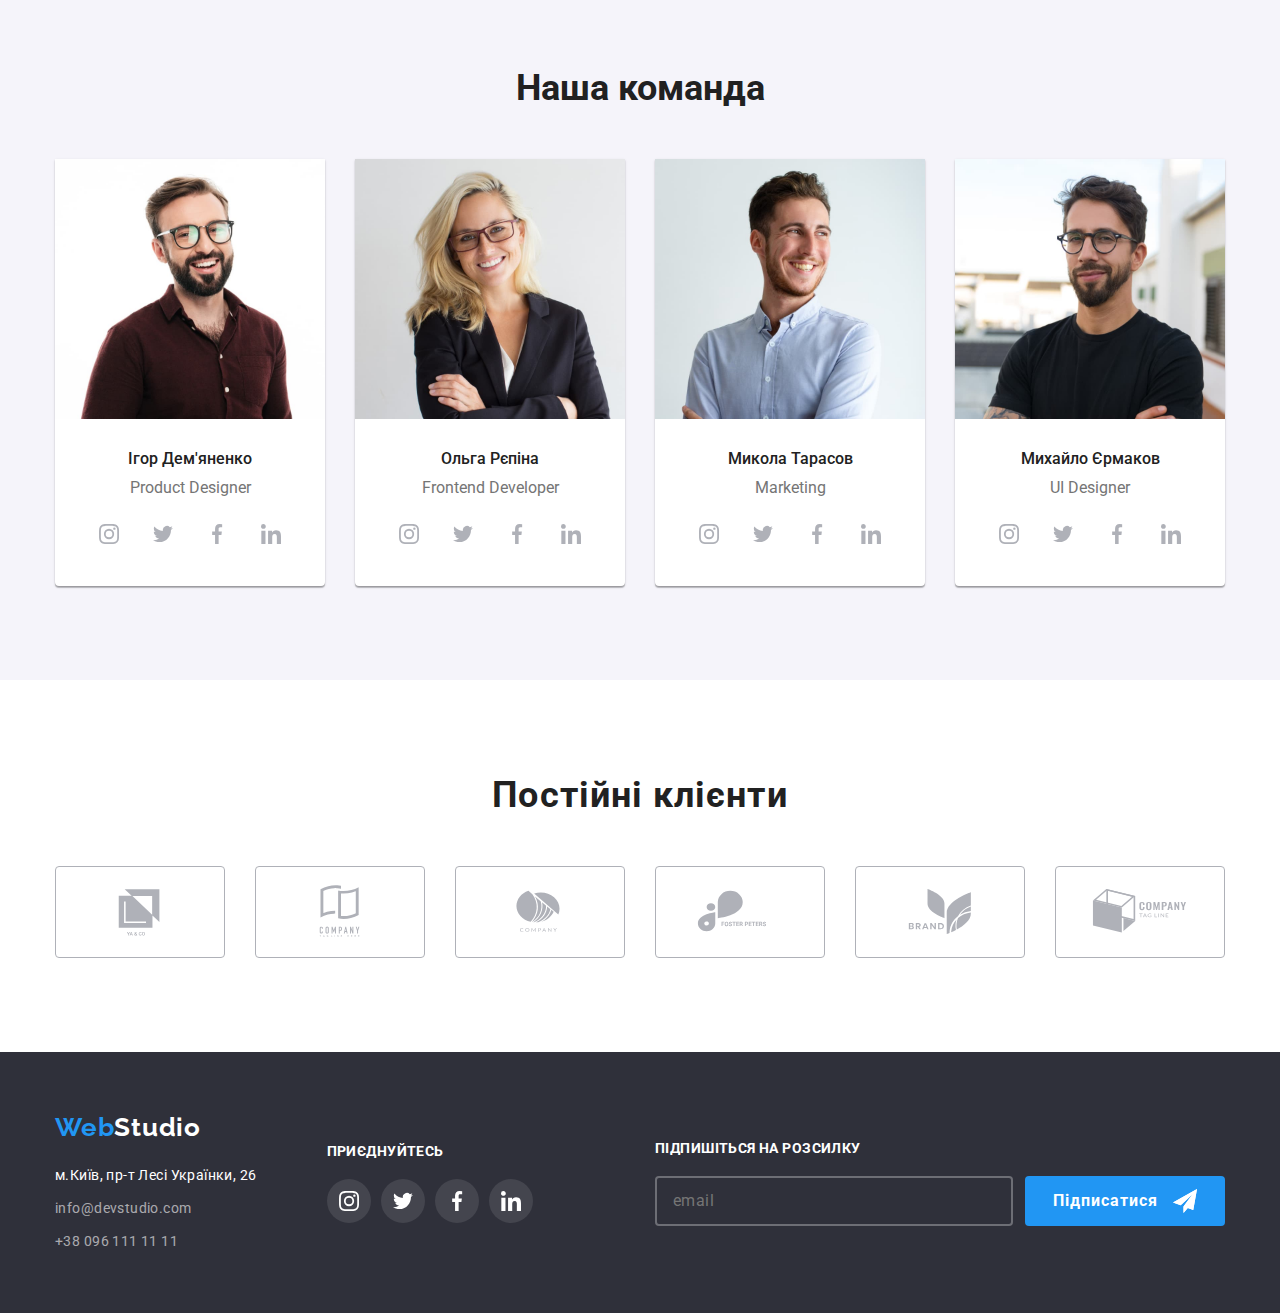
==== commit 1414af10: "BEM" ====
--- a/index.html
+++ b/index.html
@@ -5,7 +5,7 @@
     <meta charset="UTF-8">
     <meta http-equiv="X-UA-Compatible" content="IE=edge">
     <meta name="viewport" content="width=device-width, initial-scale=1.0">
-    <title>Home Work 6</title>
+    <title>Home Work 7</title>
     <link
         href="https://fonts.googleapis.com/css2?family=Raleway:wght@700&family=Roboto:wght@400;500;700;900&display=swap"
         rel="stylesheet">
@@ -180,31 +180,31 @@
                         <div class="team-list-profession">
                             <h3 class="team-list-title">Ігор Дем'яненко</h3>
                             <p class="team-list-text" lang="en">Product Designer</p>
-                            <ul class="team-soc-list list">
-                                <li class="team-soc-text">
-                                    <a class="team-soc-link link" href="#">
-                                        <svg class="team-soc-icon" width="20" height="20">
+                            <ul class="soc__list list">
+                                <li class="soc__text">
+                                    <a class="soc__link link" href="#">
+                                        <svg class="soc__icon" width="20" height="20">
                                             <use href="./images/icons.svg#icon-instagram"> </use>
                                         </svg>
                                     </a>
                                 </li>
-                                <li class="team-soc-text">
-                                    <a class="team-soc-link link" href="#">
-                                        <svg class="team-soc-icon" width="20" height="20">
+                                <li class="soc__text">
+                                    <a class="soc__link link" href="#">
+                                        <svg class="soc__icon" width="20" height="20">
                                             <use href="./images/icons.svg#icon-twitter" widht="20"> </use>
                                         </svg>
                                     </a>
                                 </li>
-                                <li class="team-soc-text">
-                                    <a class="team-soc-link link" href="">
-                                        <svg class="team-soc-icon" width="20" height="20">
+                                <li class="soc__text">
+                                    <a class="soc__link link" href="">
+                                        <svg class="soc__icon" width="20" height="20">
                                             <use href="./images/icons.svg#icon-facebook"> </use>
                                         </svg>
                                     </a>
                                 </li>
-                                <li class="team-soc-text">
-                                    <a class="team-soc-link link" href="">
-                                        <svg class="team-soc-icon" width="20" height="20">
+                                <li class="soc__text">
+                                    <a class="soc__link link" href="">
+                                        <svg class="soc__icon" width="20" height="20">
                                             <use href="./images/icons.svg#icon-linkedin"> </use>
                                         </svg>
                                     </a>
@@ -217,31 +217,31 @@
                         <div class="team-list-profession">
                             <h3 class="team-list-title">Ольга Рєпіна</h3>
                             <p class="team-list-text" lang="en">Frontend Developer</p>
-                            <ul class="team-soc-list list">
-                                <li class="team-soc-text">
-                                    <a class="team-soc-link link" href="#">
-                                        <svg class="team-soc-icon" width="20" height="20">
+                            <ul class="soc__list list">
+                                <li class="soc__text">
+                                    <a class="soc__link link" href="#">
+                                        <svg class="soc__icon" width="20" height="20">
                                             <use href="./images/icons.svg#icon-instagram"> </use>
                                         </svg>
                                     </a>
                                 </li>
-                                <li class="team-soc-text">
-                                    <a class="team-soc-link link" href="#">
-                                        <svg class="team-soc-icon" width="20" height="20">
+                                <li class="soc__text">
+                                    <a class="soc__link link" href="#">
+                                        <svg class="soc__icon" width="20" height="20">
                                             <use href="./images/icons.svg#icon-twitter" widht="20"> </use>
                                         </svg>
                                     </a>
                                 </li>
-                                <li class="team-soc-text">
-                                    <a class="team-soc-link link" href="">
-                                        <svg class="team-soc-icon" width="20" height="20">
+                                <li class="soc__text">
+                                    <a class="soc__link link" href="">
+                                        <svg class="soc__icon" width="20" height="20">
                                             <use href="./images/icons.svg#icon-facebook"> </use>
                                         </svg>
                                     </a>
                                 </li>
-                                <li class="team-soc-text">
-                                    <a class="team-soc-link link" href="">
-                                        <svg class="team-soc-icon" width="20" height="20">
+                                <li class="soc__text">
+                                    <a class="soc__link link" href="">
+                                        <svg class="soc__icon" width="20" height="20">
                                             <use href="./images/icons.svg#icon-linkedin"> </use>
                                         </svg>
                                     </a>
@@ -254,31 +254,31 @@
                         <div class="team-list-profession">
                             <h3 class="team-list-title">Микола Тарасов</h3>
                             <p class="team-list-text" lang="en">Marketing</p>
-                            <ul class="team-soc-list list">
-                                <li class="team-soc-text">
-                                    <a class="team-soc-link link" href="#">
-                                        <svg class="team-soc-icon" width="20" height="20">
+                            <ul class="soc__list list">
+                                <li class="soc__text">
+                                    <a class="soc__link link" href="#">
+                                        <svg class="soc__icon" width="20" height="20">
                                             <use href="./images/icons.svg#icon-instagram"> </use>
                                         </svg>
                                     </a>
                                 </li>
-                                <li class="team-soc-text">
-                                    <a class="team-soc-link link" href="#">
-                                        <svg class="team-soc-icon" width="20" height="20">
+                                <li class="soc__text">
+                                    <a class="soc__link link" href="#">
+                                        <svg class="soc__icon" width="20" height="20">
                                             <use href="./images/icons.svg#icon-twitter" widht="20"> </use>
                                         </svg>
                                     </a>
                                 </li>
-                                <li class="team-soc-text">
-                                    <a class="team-soc-link link" href="">
-                                        <svg class="team-soc-icon" width="20" height="20">
+                                <li class="soc__text">
+                                    <a class="soc__link link" href="">
+                                        <svg class="soc__icon" width="20" height="20">
                                             <use href="./images/icons.svg#icon-facebook"> </use>
                                         </svg>
                                     </a>
                                 </li>
-                                <li class="team-soc-text">
-                                    <a class="team-soc-link link" href="">
-                                        <svg class="team-soc-icon" width="20" height="20">
+                                <li class="soc__text">
+                                    <a class="soc__link link" href="">
+                                        <svg class="soc__icon" width="20" height="20">
                                             <use href="./images/icons.svg#icon-linkedin"> </use>
                                         </svg>
                                     </a>
@@ -291,31 +291,31 @@
                         <div class="team-list-profession">
                             <h3 class="team-list-title">Михайло Єрмаков</h3>
                             <p class="team-list-text" lang="en">UI Designer</p>
-                            <ul class="team-soc-list list">
-                                <li class="team-soc-text">
-                                    <a class="team-soc-link link" href="#">
-                                        <svg class="team-soc-icon" width="20" height="20">
+                            <ul class="soc__list list">
+                                <li class="soc__text">
+                                    <a class="soc__link link" href="#">
+                                        <svg class="soc__icon" width="20" height="20">
                                             <use href="./images/icons.svg#icon-instagram"> </use>
                                         </svg>
                                     </a>
                                 </li>
-                                <li class="team-soc-text">
-                                    <a class="team-soc-link link" href="#">
-                                        <svg class="team-soc-icon" width="20" height="20">
+                                <li class="soc__text">
+                                    <a class="soc__link link" href="#">
+                                        <svg class="soc__icon" width="20" height="20">
                                             <use href="./images/icons.svg#icon-twitter" widht="20"> </use>
                                         </svg>
                                     </a>
                                 </li>
-                                <li class="team-soc-text">
-                                    <a class="team-soc-link link" href="">
-                                        <svg class="team-soc-icon" width="20" height="20">
+                                <li class="soc__text">
+                                    <a class="soc__link link" href="">
+                                        <svg class="soc__icon" width="20" height="20">
                                             <use href="./images/icons.svg#icon-facebook"> </use>
                                         </svg>
                                     </a>
                                 </li>
-                                <li class="team-soc-text">
-                                    <a class="team-soc-link link" href="">
-                                        <svg class="team-soc-icon" width="20" height="20">
+                                <li class="soc__text">
+                                    <a class="soc__link link" href="">
+                                        <svg class="soc__icon" width="20" height="20">
                                             <use href="./images/icons.svg#icon-linkedin"> </use>
                                         </svg>
                                     </a>
@@ -328,52 +328,52 @@
         </section>
         <!-- Section Customers -->
         <section class="customers">
-            <div class="customers-container container">
-                <h2 class="customers-title">Постійні клієнти</h2>
-                <ul class="customers-list list">
-                    <li class="customers-list-item">
-                        <a class="customers-list-link" href="">
-                            <svg class="customers-link-text" width="106px" height="60px">
+            <div class="customers__container container">
+                <h2 class="customers__title">Постійні клієнти</h2>
+                <ul class="labels list">
+                    <li class="labels__item">
+                        <a class="labels__link" href="">
+                            <svg class="customers__icon" width="106px" height="60px">
                                 <use href="./images/icons.svg#icon-logo-1">
                                 </use>
                             </svg>
                         </a>
                     </li>
-                    <li class="customers-list-item">
-                        <a class="customers-list-link" href="#">
-                            <svg class="customers-link-text" width="106px" height="60px">
+                    <li class="labels__item">
+                        <a class="labels__link" href="#">
+                            <svg class="customers__icon" width="106px" height="60px">
                                 <use href="./images/icons.svg#icon-logo-2">
                                 </use>
                             </svg>
                         </a>
                     </li>
-                    <li class="customers-list-item">
-                        <a class="customers-list-link" href="#">
-                            <svg class="customers-link-text" width="106px" height="60px">
+                    <li class="labels__item">
+                        <a class="labels__link" href="#">
+                            <svg class="customers__icon" width="106px" height="60px">
                                 <use href="./images/icons.svg#icon-logo-3">
                                 </use>
                             </svg>
                         </a>
                     </li>
-                    <li class="customers-list-item">
-                        <a class="customers-list-link" href="#">
-                            <svg class="customers-link-text" width="106px" height="60px">
+                    <li class="labels__item">
+                        <a class="labels__link" href="#">
+                            <svg class="customers__icon" width="106px" height="60px">
                                 <use href="./images/icons.svg#icon-logo-4">
                                 </use>
                             </svg>
                         </a>
                     </li>
-                    <li class="customers-list-item">
-                        <a class="customers-list-link" href="#">
-                            <svg class="customers-link-text" width="106px" height="60px">
+                    <li class="labels__item">
+                        <a class="labels__link" href="#">
+                            <svg class="customers__icon" width="106px" height="60px">
                                 <use href="./images/icons.svg#icon-logo-5">
                                 </use>
                             </svg>
                         </a>
                     </li>
-                    <li class="customers-list-item">
-                        <a class="customers-list-link" href="#">
-                            <svg class="customers-link-text" width="106px" height="60px">
+                    <li class="labels__item">
+                        <a class="labels__link" href="#">
+                            <svg class="customers__icon" width="106px" height="60px">
                                 <use href="./images/icons.svg#icon-logo-6">
                                 </use>
                             </svg>
--- a/css/main.min.css
+++ b/css/main.min.css
@@ -1 +1 @@
-:root{--general-black: #000000;--general-wight: #ffffff;--primary-text-color: #212121;--secondary-text-color: #757575;--accent-color: #2196f3;--background-color: #f5f5f5;--hero-background: #c4c4c4;--section-bgr: #f5f4fa;--hero-bgr-color: #2f303a;--btn-background: #f5f4fa;--btn-hover-color: #188ce8;--frame-color: #eeeeee;--secondary-frame-color: #ececec;--svg-gray: #afb1b8}body{color:var(--primary-text-color);font-family:Roboto,sans-serif;font-style:normal;font-size:16px;line-height:1.2}h1,h2,h3,h4,h5,h6,a,p{margin:0}ul{margin:0;padding:0}img{display:block}.link{text-decoration:none;list-style:none;transition-property:color,transform;transition-duration:250ms;transition-timing-function:cubic-bezier(0.4, 0, 0.2, 1)}.link:hover,.link:focus{color:var(--accent-color);transform:color}.list{list-style:none;margin:0;padding:0}.container{width:1200px;padding-left:15px;padding-right:15px;margin:0 auto}.visually-hidden{position:absolute;width:1px;height:1px;margin:-1px;border:0;padding:0;white-space:nowrap;-webkit-clip-path:inset(100%);clip-path:inset(100%);clip:rect(0 0 0 0);overflow:hidden}.btn{display:flex;align-items:center;justify-content:center;font-family:"Roboto";font-style:normal;text-align:center}.btn:hover,.btn:focus{color:var(--general-wight);background-color:var(--accent-color);transform:color,background-color}.hero .btn{width:216px;height:50px;font-weight:700;font-size:16px;line-height:1.875;letter-spacing:.06em;color:var(--general-wight);background-color:var(--accent-color);border-color:var(--accent-color);border-radius:4px}.filters-list .btn{padding-top:6px;padding-bottom:6px;padding-left:22px;padding-right:22px;font-weight:500;font-size:16px;line-height:1.625;letter-spacing:.03em;color:var(--general-black);background-color:var(--btn-background);border-color:rgba(0,0,0,0);border-radius:4px;transition-property:background-color,color,transform;transition-duration:250ms;transition-timing-function:cubic-bezier(0.4, 0, 0.2, 1)}.filters-list .btn:hover,.filters-list .btn:focus{color:var(--general-wight);background-color:var(--accent-color);box-shadow:0px 3px 1px rgba(0,0,0,.1),0px 1px 2px rgba(0,0,0,.08),0px 2px 2px rgba(0,0,0,.12)}.filters-list .btn-all{padding-top:6px;padding-bottom:6px;padding-left:25px;padding-right:25px}.backdrop{z-index:10;position:fixed;top:0;left:0;width:100%;height:100%;background-color:rgba(0,0,0,.2);transition:opacity 250ms cubic-bezier(0.4, 0, 0.2, 1),visibility 250ms cubic-bezier(0.4, 0, 0.2, 1)}.modal{position:absolute;width:528px;min-height:581px;left:50%;top:50%;transform:translate(-50%, -50%);background-color:var(--general-wight);box-shadow:0px 1px 3px rgba(0,0,0,.12),0px 1px 1px rgba(0,0,0,.14),0px 2px 1px rgba(0,0,0,.2);border-radius:4px;transform:translate(-50%, -50%) scale(1);transition:transform 250ms cubic-bezier(0.4, 0, 0.2, 1);padding-top:40px;padding-bottom:40px;padding-left:40px;padding-right:40px}.modal-title{margin-bottom:40px;font-family:"Roboto";font-style:normal;font-weight:700;font-size:20px;line-height:1.15;text-align:center;letter-spacing:.03em;color:var(--primary-text-color)}.modal-form{display:flex;flex-direction:column;justify-content:center;align-items:center;gap:28px}.backdrop.is-hidden .modal{transform:translate(-50%, -50%) scale(0)}.button-modal-close{position:absolute;top:8px;right:8px;display:flex;justify-content:center;align-items:center;width:30px;height:30px;border-radius:50%;background:var(--general-wight);border:1px solid rgba(0,0,0,.1);fill:var(--general-black)}.button-modal-close:focus,.button-modal-close:hover{fill:var(--accent-color)}.is-hidden{opacity:0;visibility:hidden;pointer-events:none}.input-field{position:relative;display:flex;justify-content:center;align-items:center}.input-text{padding-top:12px;padding-bottom:12px;padding-left:42px;width:448px;height:40px;font-family:"Roboto";font-style:normal;font-weight:400;font-size:12px;color:var(--secondary-text-color);line-height:1.1666666667;letter-spacing:.01em;border:1px solid rgba(33,33,33,.2);border-radius:4px;outline:rgba(0,0,0,0);transition-property:outline,transform;transition-duration:250ms;transition-timing-function:cubic-bezier(0.4, 0, 0.2, 1)}.input-name{display:block;position:absolute;top:0;left:0;padding-bottom:4px;transform:translateY(-100%);font-weight:400;font-size:12px;line-height:1.1666666667;letter-spacing:.01em;color:var(--secondary-text-color)}.input-icon{display:block;margin-left:12px;margin-right:12px;position:absolute;width:20px;height:20px;top:50%;left:0;transform:translateY(-50%);transition-property:fill,transform;transition-duration:250ms;transition-timing-function:cubic-bezier(0.4, 0, 0.2, 1)}.input-feetback{resize:none;width:448px;height:120px;padding-top:12px;padding-bottom:12px;padding-left:16px;padding-right:16px;font-size:12px;line-height:1.1666666667;letter-spacing:.01em;color:rgba(117,117,117,.5);border:1px solid rgba(33,33,33,.2);border-radius:4px;transition-property:outline,transform;transition-duration:250ms;transition-timing-function:cubic-bezier(0.4, 0, 0.2, 1)}.input-text:hover,.input-text:focus,.input-feetback:hover,.input-feetback:focus{transform:outline;outline:1px solid var(--accent-color)}.input-text:hover+.input-icon{transform:fill;fill:var(--accent-color)}.input-field:focus-within>.input-icon{fill:var(--accent-color)}.button-submit{display:flex;align-items:center;justify-content:center;text-align:center;width:200px;height:50px;font-weight:700;font-size:16px;line-height:1.875;color:var(--general-wight);background-color:var(--accent-color);border-radius:4px;border-style:none;transition-property:background-color;transition-duration:250ms;transition-timing-function:cubic-bezier(0.4, 0, 0.2, 1)}.button-submit:hover,.button-submit:focus{transform:background-color;background-color:var(--btn-hover-color)}.checkbox{-webkit-appearance:none;-moz-appearance:none;appearance:none;position:absolute}.checkbox-text{margin-left:8px;font-size:14px;line-height:1.7142857143;letter-spacing:.03em;color:var(--secondary-text-color)}.checkbox-link{color:var(--accent-color);text-decoration:none;position:relative}.checkbox-link::after{display:inline-flex;content:"";width:100%;height:1px;border-radius:2px;bottom:0px;left:0;background-color:var(--accent-color);position:absolute}.checkbox-icon{width:16px;height:15px;border:2px solid var(--primary-text-color);border-radius:2px}.checkbox-icon:checked+.checkbox-icon{border-color:var(--accent-color);background-color:var(--accent-color);background-image:url(../images/checkbox.svg);fill:var(--accent-color);background-size:contain;background-origin:content-box}.header{background-color:var(--general-wight);border-bottom:1px solid var(--secondary-frame-color)}.header-container{display:flex;align-items:center;justify-content:center;height:80px}.link-logo{display:flex;align-items:center;justify-content:center;font-family:"Raleway";font-weight:700;font-size:26px;line-height:1.1923076923;letter-spacing:.03em}.header .link-logo{color:var(--general-black)}.logo-web{color:var(--accent-color);font-family:"Raleway";font-weight:700;font-size:26px;line-height:1.1923076923}.link-logo:hover,.link-logo:focus{color:var(--accent-color)}.header-nav{display:flex;margin-right:auto;height:100%}.header-list-text .current{color:var(--accent-color);width:100%;height:100%;position:relative}.current::after{display:inline-flex;content:"";width:100%;height:4px;border-radius:2px;bottom:-1px;left:0;background-color:#2196f3;position:absolute}.header-list{display:flex;margin-left:93px;gap:50px;font-family:"Roboto";font-weight:500;font-size:14px;line-height:1.1428571429;letter-spacing:.02em}.header-list .link{display:block;padding-top:32px;padding-bottom:32px}.header-contact{display:flex;align-items:center;gap:50px;font-family:"Roboto";font-weight:500;font-size:14px;line-height:1.1428571429;letter-spacing:.02em}.header-list a{color:var(--primary-text-color)}.header-contact-text a{padding-top:32px;padding-bottom:32px;color:var(--secondary-text-color);fill:var(--secondary-text-color);transition-property:fill,color,transform;transition-duration:250ms;transition-timing-function:cubic-bezier(0.4, 0, 0.2, 1)}.header-contact-text .contact-mail:hover,.header-contact-text .contact-mail:focus,.header-contact-text .contact-tel:hover,.header-contact-text .contact-tel:focus{color:var(--accent-color);fill:var(--accent-color);transform:fill,color}.contact-mail,.contact-tel{display:flex;align-items:center;margin-right:auto}.header-icon{margin-right:10px}.hero{padding-top:200px;padding-bottom:200px}.hero-background{max-width:1600px;height:600px;margin-left:auto;margin-right:auto;background-image:linear-gradient(rgba(47, 48, 58, 0.4), rgba(47, 48, 58, 0.4)),url(../images/hero-image.jpg);background-repeat:no-repeat;background-position:center;background-size:cover;background-color:var(--hero-background)}.hero-container{display:flex;flex-direction:column;align-items:center}.hero-title{margin-bottom:30px;color:var(--general-wight);text-transform:uppercase;font-weight:900;font-size:44px;line-height:1.3636363636;text-align:center;letter-spacing:.06em}.rules{padding-top:94px;padding-bottom:94px;background-color:var(--general-wight)}.rules-list__text{display:inline-flex;flex-direction:column}.rules-list__text::before{margin-bottom:30px;content:"";width:270px;height:130px;background-color:var(--section-bgr);background-repeat:no-repeat;background-position:50% 50%;background-size:70px 70px;border-radius:4px;box-shadow:0px 4px 4px rgba(0,0,0,.25)}.rules-list__text:nth-child(1)::before{background-image:url(../images/antenna.svg)}.rules-list__text:nth-child(2)::before{background-image:url(../images/clock.svg)}.rules-list__text:nth-child(3)::before{background-image:url(../images/diagram.svg)}.rules-list__text:nth-child(4)::before{background-image:url(../images/astronaut.svg)}.rules-list{display:flex;gap:30px}.rules-list__title{margin-bottom:10px;font-weight:700;font-size:14px;line-height:1.1428571429}.rules-list__item{color:var(--secondary-text-color);font-size:14px;line-height:1.7142857143}.development{padding-bottom:94px;background-color:var(--general-wight)}.development-title{font-size:36px;line-height:1.1666666667;text-align:center}.development-list{display:flex;justify-content:center;gap:30px;margin-top:50px}.development-list__text{display:flex;justify-content:center;margin:0 auto;position:relative}.development-list__title{display:flex;justify-content:center;align-items:center;width:100%;height:70px;font-size:14px;line-height:1.1428571429;text-align:center;letter-spacing:.03em;text-transform:uppercase;color:var(--general-wight);background:rgba(47,48,58,.8);position:absolute;bottom:0}.team{padding-top:94px;padding-bottom:94px;background-color:var(--section-bgr)}.team-title{margin-bottom:50px;font-weight:700;font-size:36px;line-height:1.1666666667;text-align:center}.team-list{display:flex;align-items:center;justify-content:center;gap:30px;text-align:center}.team-list-item{background-color:var(--general-wight);box-shadow:0px 1px 3px rgba(0,0,0,.12),0px 1px 1px rgba(0,0,0,.14),0px 2px 1px rgba(0,0,0,.2);border-radius:0px 0px 4px 4px}.team-list-item img{display:block}.team-list-title{font-weight:500;font-size:16px;line-height:1.1875}.team-list-text{margin-top:10px;color:var(--secondary-text-color);font-size:16px;line-height:1.1875}.team-list-profession{padding-top:30px;padding-bottom:30px}.team-soc-list{margin-top:15px;display:flex;justify-content:center;gap:10px}.team-soc-text{width:44px;height:44px}.team-soc-link{width:100%;height:100%;display:flex;align-items:center;justify-content:center;background-color:rgba(255,255,255,.1);border-radius:50%;transition-property:background-color,transform;transition-duration:250ms;transition-timing-function:cubic-bezier(0.4, 0, 0.2, 1)}.team-soc-link:hover,.team-soc-link:focus{background-color:var(--accent-color);transform:background-color}.team-soc-icon{fill:var(--svg-gray);transition-property:fill,transform;transition-duration:250ms;transition-timing-function:cubic-bezier(0.4, 0, 0.2, 1)}.customers-container{padding-top:94px;padding-bottom:94px}.customers-title{margin-bottom:50px;font-size:36px;line-height:1.1666666667;text-align:center;letter-spacing:.03em}.customers-list{display:flex;gap:30px}.customers-list-item{width:172px;height:92px}.customers-list-item:hover{border-color:var(--accent-color);fill:var(--accent-color);transform:fill}.customers-list-link{display:flex;align-items:center;justify-content:center;width:100%;height:100%;border:1px solid #afb1b8;border-radius:4px;fill:var(--svg-gray);transition-property:fill,border-color,transform;transition-duration:250ms;transition-timing-function:cubic-bezier(0.4, 0, 0.2, 1)}.customers-list-link:hover,.customers-list-link:focus{border-color:var(--accent-color);fill:var(--accent-color);transform:fill}.footer{padding-top:60px;padding-bottom:60px;background-color:var(--hero-bgr-color)}.footer-container{display:flex;align-items:center;justify-content:center}.footer .link-logo{padding-bottom:20px;color:var(--general-wight)}.footer-list{display:flex;flex-direction:column;gap:9px;color:var(--general-wight);font-style:normal;font-size:14px;line-height:1.7142857143;letter-spacing:.03em}.footer [href*="https:"]{color:var(--general-wight)}.footer [href*=mailto],.footer [href*=tel]{color:rgba(255,255,255,.6)}.footer .link:hover,.footer .link:focus{color:var(--accent-color)}.footer-soc{margin-left:70px}.footer-soc-title{margin-bottom:20px;font-weight:700;font-size:14px;line-height:1.1428571429;letter-spacing:.03em;text-transform:uppercase;color:var(--general-wight)}.footer-soc-list{display:flex;justify-content:center;gap:10px}.footer-soc-text{width:44px;height:44px}.footer-soc-link{width:100%;height:100%;display:flex;justify-content:center;align-items:center;background-color:rgba(255,255,255,.1);border-radius:50%;transition-property:background-color,transform;transition-duration:250ms;transition-timing-function:cubic-bezier(0.4, 0, 0.2, 1)}.footer-soc-link:hover,.footer-soc-link:focus{background-color:var(--accent-color);transform:background-color}.footer-soc-link:hover .footer-soc-icon,.footer-soc-link:focus .footer-soc-icon{fill:var(--general-wight)}.footer-soc-icon{fill:var(--general-wight)}.subscribe{margin-left:auto}.subscribe-title{margin-bottom:20px;font-size:14px;line-height:1.1428571429;letter-spacing:.03em;text-transform:uppercase;color:var(--general-wight)}.subscribe-input-field{display:flex;align-items:center;justify-content:center;gap:12px}.subscribe-input-text{width:358px;height:50px;padding-top:15px;padding-bottom:15px;padding-left:16px;font-style:normal;font-weight:400;font-size:16px;color:rgba(255,255,255,.6);line-height:1.25;letter-spacing:.03em;border:2px solid rgba(255,255,255,.3);border-radius:4px;background-color:var(--hero-bgr-color);outline:none}.subscribe-icon{margin-left:10px;top:50%;right:28px;transform:translateY(-50%);position:absolute;fill:var(--general-wight)}.subscribe-qwert{position:relative}.footer-btn{display:flex;justify-content:left;align-items:center;padding-left:28px;width:200px;height:50px;font-style:normal;font-weight:700;font-size:16px;line-height:1.875;letter-spacing:.06em;color:var(--general-wight);background-color:var(--accent-color);border-radius:4px;border-style:none}.example{padding-top:92px;padding-bottom:96px;background-color:var(--general-wight)}.example-list{display:flex;flex-wrap:wrap;gap:30px;text-align:left;margin-top:50px}.example-list-item{display:block;box-sizing:border-box;width:370px}.example-list-item:hover .example-hidden-text{transform:translateY(0%)}.example-link{display:block;box-sizing:border-box;width:100%;height:100%;transition-property:box-shadow,transform;transition-duration:250ms;transition-timing-function:cubic-bezier(0.4, 0, 0.2, 1)}.example-link:hover,.example-link:focus{box-shadow:0px 1px 1px rgba(0,0,0,.12),0px 4px 4px rgba(0,0,0,.06),1px 4px 6px rgba(0,0,0,.16);transform:box-shadow}.example-hidden{position:relative;overflow:hidden}.example-hidden-text{display:flex;position:absolute;top:0;height:100%;padding-top:63px;padding-bottom:63px;padding-left:24px;padding-right:24px;font-family:"Roboto";font-style:normal;font-weight:400;font-size:18px;line-height:1.5555555556;color:var(--general-wight);letter-spacing:.03em;background-color:rgba(33,150,243,.9);transform:translateY(100%);transition-property:transform;transition-duration:250ms;transition-timing-function:cubic-bezier(0.4, 0, 0.2, 1);overflow:auto}.example-item{position:relative;padding-top:20px;padding-bottom:20px;padding-left:24px;padding-right:24px;border-right:1px solid var(--frame-color);border-bottom:1px solid var(--frame-color);border-left:1px solid var(--frame-color)}.example-title{margin-bottom:4px;color:var(--primary-text-color);font-weight:700;font-size:18px;line-height:2;letter-spacing:.06em}.example-text{color:var(--secondary-text-color);font-weight:400;font-size:16px;line-height:1.6666666667;letter-spacing:.03em}.filters-list{display:flex;justify-content:center;gap:8px}/*# sourceMappingURL=main.min.css.map */+:root{--general-black: #000000;--general-wight: #ffffff;--primary-text-color: #212121;--secondary-text-color: #757575;--accent-color: #2196f3;--background-color: #f5f5f5;--hero-background: #c4c4c4;--section-bgr: #f5f4fa;--hero-bgr-color: #2f303a;--btn-background: #f5f4fa;--btn-hover-color: #188ce8;--frame-color: #eeeeee;--secondary-frame-color: #ececec;--svg-gray: #afb1b8}body{color:var(--primary-text-color);font-family:Roboto,sans-serif;font-style:normal;font-size:16px;line-height:1.2}h1,h2,h3,h4,h5,h6,a,p{margin:0}ul{margin:0;padding:0}img{display:block}.link{text-decoration:none;list-style:none;transition-property:color,transform;transition-duration:250ms;transition-timing-function:cubic-bezier(0.4, 0, 0.2, 1)}.link:hover,.link:focus{color:var(--accent-color);transform:color}.list{list-style:none;margin:0;padding:0}.container{width:1200px;padding-left:15px;padding-right:15px;margin:0 auto}.visually-hidden{position:absolute;width:1px;height:1px;margin:-1px;border:0;padding:0;white-space:nowrap;-webkit-clip-path:inset(100%);clip-path:inset(100%);clip:rect(0 0 0 0);overflow:hidden}.btn{display:flex;align-items:center;justify-content:center;font-family:"Roboto";font-style:normal;text-align:center}.btn:hover,.btn:focus{color:var(--general-wight);background-color:var(--accent-color);transform:color,background-color}.hero .btn{width:216px;height:50px;font-weight:700;font-size:16px;line-height:1.875;letter-spacing:.06em;color:var(--general-wight);background-color:var(--accent-color);border-color:var(--accent-color);border-radius:4px}.filters-list .btn{padding-top:6px;padding-bottom:6px;padding-left:22px;padding-right:22px;font-weight:500;font-size:16px;line-height:1.625;letter-spacing:.03em;color:var(--general-black);background-color:var(--btn-background);border-color:rgba(0,0,0,0);border-radius:4px;transition-property:background-color,color,transform;transition-duration:250ms;transition-timing-function:cubic-bezier(0.4, 0, 0.2, 1)}.filters-list .btn:hover,.filters-list .btn:focus{color:var(--general-wight);background-color:var(--accent-color);box-shadow:0px 3px 1px rgba(0,0,0,.1),0px 1px 2px rgba(0,0,0,.08),0px 2px 2px rgba(0,0,0,.12)}.filters-list .btn-all{padding-top:6px;padding-bottom:6px;padding-left:25px;padding-right:25px}.backdrop{z-index:10;position:fixed;top:0;left:0;width:100%;height:100%;background-color:rgba(0,0,0,.2);transition:opacity 250ms cubic-bezier(0.4, 0, 0.2, 1),visibility 250ms cubic-bezier(0.4, 0, 0.2, 1)}.modal{position:absolute;width:528px;min-height:581px;left:50%;top:50%;transform:translate(-50%, -50%);background-color:var(--general-wight);box-shadow:0px 1px 3px rgba(0,0,0,.12),0px 1px 1px rgba(0,0,0,.14),0px 2px 1px rgba(0,0,0,.2);border-radius:4px;transform:translate(-50%, -50%) scale(1);transition:transform 250ms cubic-bezier(0.4, 0, 0.2, 1);padding-top:40px;padding-bottom:40px;padding-left:40px;padding-right:40px}.modal-title{margin-bottom:40px;font-family:"Roboto";font-style:normal;font-weight:700;font-size:20px;line-height:1.15;text-align:center;letter-spacing:.03em;color:var(--primary-text-color)}.modal-form{display:flex;flex-direction:column;justify-content:center;align-items:center;gap:28px}.backdrop.is-hidden .modal{transform:translate(-50%, -50%) scale(0)}.button-modal-close{position:absolute;top:8px;right:8px;display:flex;justify-content:center;align-items:center;width:30px;height:30px;border-radius:50%;background:var(--general-wight);border:1px solid rgba(0,0,0,.1);fill:var(--general-black)}.button-modal-close:focus,.button-modal-close:hover{fill:var(--accent-color)}.is-hidden{opacity:0;visibility:hidden;pointer-events:none}.input-field{position:relative;display:flex;justify-content:center;align-items:center}.input-text{padding-top:12px;padding-bottom:12px;padding-left:42px;width:448px;height:40px;font-family:"Roboto";font-style:normal;font-weight:400;font-size:12px;color:var(--secondary-text-color);line-height:1.1666666667;letter-spacing:.01em;border:1px solid rgba(33,33,33,.2);border-radius:4px;outline:rgba(0,0,0,0);transition-property:outline,transform;transition-duration:250ms;transition-timing-function:cubic-bezier(0.4, 0, 0.2, 1)}.input-name{display:block;position:absolute;top:0;left:0;padding-bottom:4px;transform:translateY(-100%);font-weight:400;font-size:12px;line-height:1.1666666667;letter-spacing:.01em;color:var(--secondary-text-color)}.input-icon{display:block;margin-left:12px;margin-right:12px;position:absolute;width:20px;height:20px;top:50%;left:0;transform:translateY(-50%);transition-property:fill,transform;transition-duration:250ms;transition-timing-function:cubic-bezier(0.4, 0, 0.2, 1)}.input-feetback{resize:none;width:448px;height:120px;padding-top:12px;padding-bottom:12px;padding-left:16px;padding-right:16px;font-size:12px;line-height:1.1666666667;letter-spacing:.01em;color:rgba(117,117,117,.5);border:1px solid rgba(33,33,33,.2);border-radius:4px;transition-property:outline,transform;transition-duration:250ms;transition-timing-function:cubic-bezier(0.4, 0, 0.2, 1)}.input-text:hover,.input-text:focus,.input-feetback:hover,.input-feetback:focus{transform:outline;outline:1px solid var(--accent-color)}.input-text:hover+.input-icon{transform:fill;fill:var(--accent-color)}.input-field:focus-within>.input-icon{fill:var(--accent-color)}.button-submit{display:flex;align-items:center;justify-content:center;text-align:center;width:200px;height:50px;font-weight:700;font-size:16px;line-height:1.875;color:var(--general-wight);background-color:var(--accent-color);border-radius:4px;border-style:none;transition-property:background-color;transition-duration:250ms;transition-timing-function:cubic-bezier(0.4, 0, 0.2, 1)}.button-submit:hover,.button-submit:focus{transform:background-color;background-color:var(--btn-hover-color)}.checkbox{-webkit-appearance:none;-moz-appearance:none;appearance:none;position:absolute}.checkbox-text{margin-left:8px;font-size:14px;line-height:1.7142857143;letter-spacing:.03em;color:var(--secondary-text-color)}.checkbox-link{color:var(--accent-color);text-decoration:none;position:relative}.checkbox-link::after{display:inline-flex;content:"";width:100%;height:1px;border-radius:2px;bottom:0px;left:0;background-color:var(--accent-color);position:absolute}.checkbox-icon{width:16px;height:15px;border:2px solid var(--primary-text-color);border-radius:2px}.checkbox-icon:checked+.checkbox-icon{border-color:var(--accent-color);background-color:var(--accent-color);background-image:url(../images/checkbox.svg);fill:var(--accent-color);background-size:contain;background-origin:content-box}.header{background-color:var(--general-wight);border-bottom:1px solid var(--secondary-frame-color)}.header-container{display:flex;align-items:center;justify-content:center;height:80px}.link-logo{display:flex;justify-content:left;align-items:center;font-family:"Raleway";font-weight:700;font-size:26px;line-height:1.1923076923;letter-spacing:.03em}.header .link-logo{color:var(--general-black)}.logo-web{color:var(--accent-color);font-family:"Raleway";font-weight:700;font-size:26px;line-height:1.1923076923}.link-logo:hover,.link-logo:focus{color:var(--accent-color)}.header-nav{display:flex;margin-right:auto;height:100%}.header-list-text .current{color:var(--accent-color);width:100%;height:100%;position:relative}.current::after{display:inline-flex;content:"";width:100%;height:4px;border-radius:2px;bottom:-1px;left:0;background-color:#2196f3;position:absolute}.header-list{display:flex;margin-left:93px;gap:50px;font-family:"Roboto";font-weight:500;font-size:14px;line-height:1.1428571429;letter-spacing:.02em}.header-list .link{display:block;padding-top:32px;padding-bottom:32px}.header-contact{display:flex;align-items:center;gap:50px;font-family:"Roboto";font-weight:500;font-size:14px;line-height:1.1428571429;letter-spacing:.02em}.header-list a{color:var(--primary-text-color)}.header-contact-text a{padding-top:32px;padding-bottom:32px;color:var(--secondary-text-color);fill:var(--secondary-text-color);transition-property:fill,color,transform;transition-duration:250ms;transition-timing-function:cubic-bezier(0.4, 0, 0.2, 1)}.header-contact-text .contact-mail:hover,.header-contact-text .contact-mail:focus,.header-contact-text .contact-tel:hover,.header-contact-text .contact-tel:focus{color:var(--accent-color);fill:var(--accent-color);transform:fill,color}.contact-mail,.contact-tel{display:flex;align-items:center;margin-right:auto}.header-icon{margin-right:10px}.hero{padding-top:200px;padding-bottom:200px}.hero-background{max-width:1600px;height:600px;margin-left:auto;margin-right:auto;background-image:linear-gradient(rgba(47, 48, 58, 0.4), rgba(47, 48, 58, 0.4)),url(../images/hero-image.jpg);background-repeat:no-repeat;background-position:center;background-size:cover;background-color:var(--hero-background)}.hero-container{display:flex;flex-direction:column;align-items:center}.hero-title{margin-bottom:30px;color:var(--general-wight);text-transform:uppercase;font-weight:900;font-size:44px;line-height:1.3636363636;text-align:center;letter-spacing:.06em}.rules{padding-top:94px;padding-bottom:94px;background-color:var(--general-wight)}.rules-list__text{display:inline-flex;flex-direction:column}.rules-list__text::before{margin-bottom:30px;content:"";width:270px;height:130px;background-color:var(--section-bgr);background-repeat:no-repeat;background-position:50% 50%;background-size:70px 70px;border-radius:4px}.rules-list__text:nth-child(1)::before{background-image:url(../images/antenna.svg)}.rules-list__text:nth-child(2)::before{background-image:url(../images/clock.svg)}.rules-list__text:nth-child(3)::before{background-image:url(../images/diagram.svg)}.rules-list__text:nth-child(4)::before{background-image:url(../images/astronaut.svg)}.rules-list{display:flex;gap:30px}.rules-list__title{margin-bottom:10px;font-weight:700;font-size:14px;line-height:1.1428571429}.rules-list__item{color:var(--secondary-text-color);font-size:14px;line-height:1.7142857143}.development{padding-bottom:94px;background-color:var(--general-wight)}.development-title{font-size:36px;line-height:1.1666666667;text-align:center}.development-list{display:flex;justify-content:center;gap:30px;margin-top:50px}.development-list__text{display:flex;justify-content:center;margin:0 auto;position:relative}.development-list__title{display:flex;justify-content:center;align-items:center;width:100%;height:70px;font-size:14px;line-height:1.1428571429;text-align:center;letter-spacing:.03em;text-transform:uppercase;color:var(--general-wight);background:rgba(47,48,58,.8);position:absolute;bottom:0}.team{padding-top:94px;padding-bottom:94px;background-color:var(--section-bgr)}.team-title{margin-bottom:50px;font-weight:700;font-size:36px;line-height:1.1666666667;text-align:center}.team-list{display:flex;align-items:center;justify-content:center;gap:30px;text-align:center}.team-list-item{background-color:var(--general-wight);box-shadow:0px 1px 3px rgba(0,0,0,.12),0px 1px 1px rgba(0,0,0,.14),0px 2px 1px rgba(0,0,0,.2);border-radius:0px 0px 4px 4px}.team-list-item img{display:block}.team-list-title{font-weight:500;font-size:16px;line-height:1.1875}.team-list-text{margin-top:10px;color:var(--secondary-text-color);font-size:16px;line-height:1.1875}.team-list-profession{padding-top:30px;padding-bottom:30px}.soc__list{margin-top:15px;display:flex;justify-content:center;gap:10px}.soc__text{width:44px;height:44px}.soc__link{width:100%;height:100%;display:flex;align-items:center;justify-content:center;background-color:rgba(255,255,255,.1);border-radius:50%;transition-property:background-color,transform;transition-duration:250ms;transition-timing-function:cubic-bezier(0.4, 0, 0.2, 1)}.soc__link:hover,.soc__link:focus{background-color:var(--accent-color);transform:background-color}.soc__icon{fill:var(--svg-gray);transition-property:fill,transform;transition-duration:250ms;transition-timing-function:cubic-bezier(0.4, 0, 0.2, 1)}.customers{background-color:var(--general-wight)}.customers__container{padding-top:94px;padding-bottom:94px}.customers__title{margin-bottom:50px;font-size:36px;line-height:1.1666666667;text-align:center;letter-spacing:.03em}.labels{display:flex;gap:30px}.labels__item{width:172px;height:92px}.labels__item:hover{border-color:var(--accent-color);fill:var(--accent-color);transform:fill}.labels__link{display:flex;align-items:center;justify-content:center;width:100%;height:100%;border:1px solid #afb1b8;border-radius:4px;fill:var(--svg-gray);transition-property:fill,border-color,transform;transition-duration:250ms;transition-timing-function:cubic-bezier(0.4, 0, 0.2, 1)}.labels__link:hover,.labels__link:focus{border-color:var(--accent-color);fill:var(--accent-color);transform:fill}.footer{padding-top:60px;padding-bottom:60px;background-color:var(--hero-bgr-color)}.footer-container{display:flex;align-items:center;justify-content:center}.footer .link-logo{padding-bottom:20px;color:var(--general-wight)}.footer-list{display:flex;flex-direction:column;gap:9px;color:var(--general-wight);font-style:normal;font-size:14px;line-height:1.7142857143;letter-spacing:.03em}.footer [href*="https:"]{color:var(--general-wight)}.footer [href*=mailto],.footer [href*=tel]{color:rgba(255,255,255,.6)}.footer .link:hover,.footer .link:focus{color:var(--accent-color)}.footer-soc{margin-left:70px}.footer-soc-title{margin-bottom:20px;font-weight:700;font-size:14px;line-height:1.1428571429;letter-spacing:.03em;text-transform:uppercase;color:var(--general-wight)}.footer-soc-list{display:flex;justify-content:center;gap:10px}.footer-soc-text{width:44px;height:44px}.footer-soc-link{width:100%;height:100%;display:flex;justify-content:center;align-items:center;background-color:rgba(255,255,255,.1);border-radius:50%;transition-property:background-color,transform;transition-duration:250ms;transition-timing-function:cubic-bezier(0.4, 0, 0.2, 1)}.footer-soc-link:hover,.footer-soc-link:focus{background-color:var(--accent-color);transform:background-color}.footer-soc-link:hover .footer-soc-icon,.footer-soc-link:focus .footer-soc-icon{fill:var(--general-wight)}.footer-soc-icon{fill:var(--general-wight)}.subscribe{margin-left:auto}.subscribe-title{margin-bottom:20px;font-size:14px;line-height:1.1428571429;letter-spacing:.03em;text-transform:uppercase;color:var(--general-wight)}.subscribe-input-field{display:flex;align-items:center;justify-content:center;gap:12px}.subscribe-input-text{width:358px;height:50px;padding-top:15px;padding-bottom:15px;padding-left:16px;font-style:normal;font-weight:400;font-size:16px;color:rgba(255,255,255,.6);line-height:1.25;letter-spacing:.03em;border:2px solid rgba(255,255,255,.3);border-radius:4px;background-color:var(--hero-bgr-color);outline:none}.subscribe-icon{margin-left:10px;top:50%;right:28px;transform:translateY(-50%);position:absolute;fill:var(--general-wight)}.subscribe-qwert{position:relative}.footer-btn{display:flex;justify-content:left;align-items:center;padding-left:28px;width:200px;height:50px;font-style:normal;font-weight:700;font-size:16px;line-height:1.875;letter-spacing:.06em;color:var(--general-wight);background-color:var(--accent-color);border-radius:4px;border-style:none}.example{padding-top:92px;padding-bottom:96px;background-color:var(--general-wight)}.example-list{display:flex;flex-wrap:wrap;gap:30px;text-align:left;margin-top:50px}.example-list-item{display:block;box-sizing:border-box;width:370px}.example-list-item:hover .example-hidden-text{transform:translateY(0%)}.example-link{display:block;box-sizing:border-box;width:100%;height:100%;transition-property:box-shadow,transform;transition-duration:250ms;transition-timing-function:cubic-bezier(0.4, 0, 0.2, 1)}.example-link:hover,.example-link:focus{box-shadow:0px 1px 1px rgba(0,0,0,.12),0px 4px 4px rgba(0,0,0,.06),1px 4px 6px rgba(0,0,0,.16);transform:box-shadow}.example-hidden{position:relative;overflow:hidden}.example-hidden-text{display:flex;position:absolute;top:0;height:100%;padding-top:63px;padding-bottom:63px;padding-left:24px;padding-right:24px;font-family:"Roboto";font-style:normal;font-weight:400;font-size:18px;line-height:1.5555555556;color:var(--general-wight);letter-spacing:.03em;background-color:rgba(33,150,243,.9);transform:translateY(100%);transition-property:transform;transition-duration:250ms;transition-timing-function:cubic-bezier(0.4, 0, 0.2, 1);overflow:auto}.example-item{position:relative;padding-top:20px;padding-bottom:20px;padding-left:24px;padding-right:24px;border-right:1px solid var(--frame-color);border-bottom:1px solid var(--frame-color);border-left:1px solid var(--frame-color)}.example-title{margin-bottom:4px;color:var(--primary-text-color);font-weight:700;font-size:18px;line-height:2;letter-spacing:.06em}.example-text{color:var(--secondary-text-color);font-weight:400;font-size:16px;line-height:1.6666666667;letter-spacing:.03em}.filters-list{display:flex;justify-content:center;gap:8px}/*# sourceMappingURL=main.min.css.map */